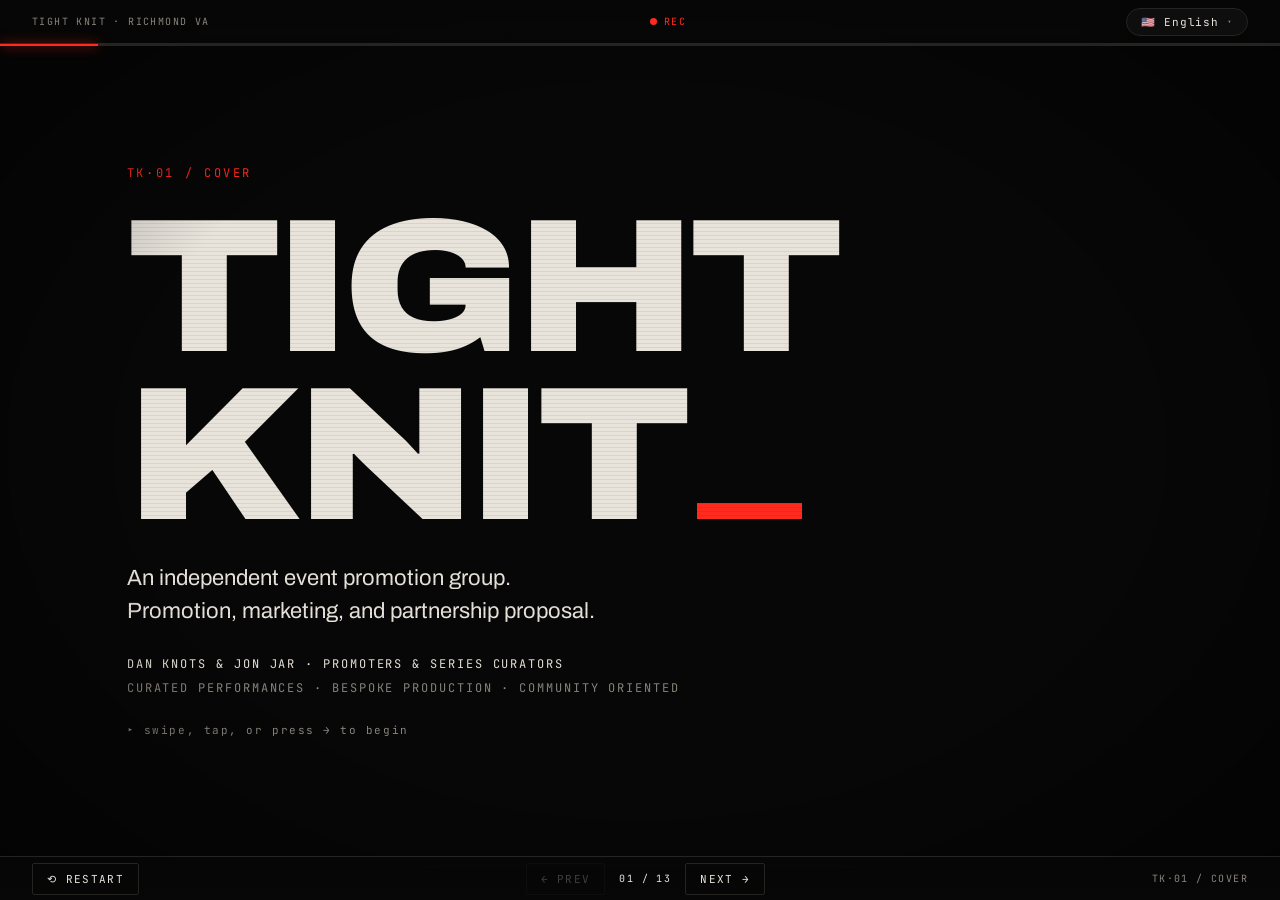
==== index.html @ 94b81453 "v0.1 Initial Commit" ====
<!DOCTYPE html>
<html lang="en">
<head>
<meta charset="UTF-8" />
<meta name="viewport" content="width=device-width, initial-scale=1.0, viewport-fit=cover" />
<title>Tight Knit × Pandora · Residency Proposal</title>
<meta name="description" content="Tight Knit proposes a curated event series, and a plan to scale it, for Pandora. Richmond, VA." />
<meta property="og:title" content="Tight Knit × Pandora" />
<meta property="og:description" content="Promotion, marketing, and partnership proposal. Curated performances · bespoke production · community oriented." />
<meta name="theme-color" content="#070707" />
<link rel="preconnect" href="https://fonts.googleapis.com" />
<link rel="preconnect" href="https://fonts.gstatic.com" crossorigin />
<link href="https://fonts.googleapis.com/css2?family=Archivo:wdth,wght@62..125,100..900&family=JetBrains+Mono:ital,wght@0,300..700;1,300..700&display=swap" rel="stylesheet" />
<link rel="stylesheet" href="styles.css" />
</head>
<body>

<div class="crt-overlay" aria-hidden="true"></div>
<div class="vignette" aria-hidden="true"></div>

<header class="chrome chrome-top">
  <span class="chrome-id notranslate" translate="no" aria-hidden="true">TIGHT KNIT · RICHMOND VA</span>
  <span class="chrome-live" aria-hidden="true"><span class="dot"></span> REC</span>
  <div class="lang-pill notranslate" translate="no" id="langPill">
    <button class="lang-btn" id="langBtn" aria-haspopup="listbox" aria-expanded="false">
      <span id="langLabel">🇺🇸 English</span><span class="caret" aria-hidden="true">▾</span>
    </button>
    <div class="lang-menu" id="langMenu" role="listbox" aria-label="Presentation language">
      <button type="button" role="option" data-lang="en" aria-selected="true">🇺🇸 English</button>
      <button type="button" role="option" data-lang="es" aria-selected="false">🇪🇸 Español</button>
    </div>
  </div>
</header>

<div id="google_translate_element" aria-hidden="true"></div>

<div class="progress" aria-hidden="true"><div class="progress-fill" id="progressFill"></div></div>

<main id="deck" class="deck" aria-live="polite">

  <!-- ============ 01 / COVER ============ -->
  <section class="slide slide-cover" data-code="TK·01 / COVER">
    <div class="slide-inner">
      <p class="kicker reveal">TK·01 / COVER</p>
      <h1 class="cover-title notranslate" translate="no">
        <span class="reveal">Tight</span>
        <span class="reveal">Knit<span class="cursor" aria-hidden="true"></span></span>
      </h1>
      <p class="cover-sub reveal">An independent event promotion group.<br />Promotion, marketing, and partnership proposal.</p>
      <div class="cover-meta reveal">
        <p><span class="notranslate">DAN KNOTS</span> &amp; <span class="notranslate">JON JAR</span> · PROMOTERS &amp; SERIES CURATORS</p>
        <p class="muted">CURATED PERFORMANCES · BESPOKE PRODUCTION · COMMUNITY ORIENTED</p>
      </div>
      <p class="cover-hint reveal muted">▸ swipe, tap, or press → to begin</p>
    </div>
  </section>

  <!-- ============ 02 / THE PREMISE ============ -->
  <section class="slide" data-code="TK·02 / THE PREMISE">
    <div class="slide-inner">
      <p class="kicker reveal">TK·02 / THE PREMISE</p>
      <h2 class="reveal">A club is not a building.<br />It is the habit a city forms around one.</h2>
      <div class="prose">
        <p class="reveal">New rooms rarely fail on sound or location. They fail quietly, on drift: one-off parties, uneven quality, no identity for anyone to fall in love with. The city never learns what the room stands for, so it never learns to return.</p>
        <p class="reveal"><span class="notranslate">Tight Knit</span> will replace drift with rhythm via a recurring, well-branded event series with consistent curation, deliberate production, and strong marketing and promotion. This promotion will begin 6+ weeks out rather than days before. We strive to give people an experience they can trust, and hope they will plan their month around it. That trust compounds: for the series, and for Pandora beneath it.</p>
      </div>
      <blockquote class="pull reveal">Our mission is simple: to provide experiences that are so well curated, so well executed, and so well promoted that anyone who attends a <span class="notranslate">Tight Knit &amp; Friends</span> event already knows they will attend the next.</blockquote>
    </div>
  </section>

  <!-- ============ 03 / THE OPERATORS ============ -->
  <section class="slide" data-code="TK·03 / THE OPERATORS">
    <div class="slide-inner">
      <p class="kicker reveal">TK·03 / THE OPERATORS</p>
      <div class="operators">
        <article class="operator reveal">
          <div class="img-slot landscape" data-label="IMG·A"><img src="images/dan.jpg" alt="Dan Knots" /></div>
          <h3 class="notranslate" translate="no">Dan Knots</h3>
          <p class="role">CURATOR · PROMOTER · DESIGN &amp; CONTENT LEAD</p>
          <p>Dan is a Richmond-based designer and DJ who cut his teeth in the DC scene during the 2010s, promoting and managing events at venues like Flash and U Street Music Hall while working with promotion groups like Glow and Nü Androids. Dan is as comfortable running campaigns that live on the street as he is running social media presences. He has tour-managed and artist-managed talent on the festival circuit, booked and furnished national and international headliners, and holds relationships that can land established names when the budget exists. By day he is a staff product designer, and he brings that same research-driven discipline to every lineup, every flyer, and every room: taste, measured.</p>
        </article>
        <article class="operator reveal">
          <div class="img-slot landscape" data-label="IMG·B"><img src="images/jon.png" alt="Jon Jar" /></div>
          <h3 class="notranslate" translate="no">Jon Jar</h3>
          <p class="role">CURATOR · PROMOTER · LOCAL NETWORK LEAD</p>
          <p>Engineer, producer, and DJ with twelve years behind the decks, Jon has been a fixture of the house and techno scene since the 2010s. His network of local talent and loyal attendees runs deep, built across countless events of his own and steady work with venues across the city. Jon brings the roster, the crowd, and a producer's ear for exactly what a room needs.</p>
        </article>
      </div>
    </div>
  </section>

  <!-- ============ 04 / THE RECEIPTS ============ -->
  <section class="slide" data-code="TK·04 / THE RECEIPTS">
    <div class="slide-inner">
      <p class="kicker reveal">TK·04 / THE RECEIPTS</p>
      <h2 class="reveal">The expensive lessons are already paid for, on other people's stages.</h2>
      <ul class="ledger">
        <li class="reveal"><span class="index">A</span> DC, the 2010s: promotion and event management with Flash, U Street Music Hall, Glow, and Nü Androidz.</li>
        <li class="reveal"><span class="index">B</span> The festival circuit: tour and artist management; major acts booked, advanced, and furnished without drama.</li>
        <li class="reveal"><span class="index">C</span> Marketing: social and guerrilla campaigns that filled rooms on craft, not ad spend.</li>
        <li class="reveal"><span class="index">D</span> Industry ties: favors worth calling in, and headliners reachable a year before everyone else can afford them.</li>
        <li class="reveal"><span class="index">E</span> RVA, now: active sets, events, and a livestream channel already gathering the audience Pandora will inherit.</li>
      </ul>
      <div class="img-grid reveal">
        <div class="img-slot" data-label="IMG·C"><img src="images/receipts-c.jpg" alt="Crowd at a Tight Knit event" /></div>
        <div class="img-slot" data-label="IMG·D"><img src="images/receipts-d.jpg" alt="Artist in the booth" /></div>
        <div class="img-slot" data-label="IMG·E"><img src="images/receipts-e.jpg" alt="Event poster design" /></div>
        <div class="img-slot" data-label="IMG·F"><img src="images/receipts-f.jpg" alt="Production behind the scenes" /></div>
      </div>
    </div>
  </section>

  <!-- ============ 05 / THE MODEL ============ -->
  <section class="slide" data-code="TK·05 / THE MODEL">
    <div class="slide-inner">
      <p class="kicker reveal">TK·05 / THE MODEL</p>
      <h2 class="reveal">Start monthly. Earn weekly.</h2>
      <p class="parenthetical reveal">(Scalability is in the blueprint, not the demands. We have no interest in owning Pandora's calendar: we launch at Phase 1, hold there, and expand only when you ask us to.)</p>
      <div class="phases">
        <article class="phase reveal">
          <p class="phase-tag">PHASE 1 · MONTHS 1–3</p>
          <h3>Monthly</h3>
          <p>One flagship night a month: full promotion cycle, full content capture, full polish. We prove the draw and set the standard before asking the calendar for anything more.</p>
        </article>
        <article class="phase reveal">
          <p class="phase-tag">PHASE 2 · AS THE NUMBERS HOLD</p>
          <h3>Bi-monthly</h3>
          <p>Two nights a month, once the door and the bar agree it is time. The second night arrives as a sister series with its own curation, so the room never repeats itself.</p>
        </article>
        <article class="phase reveal">
          <p class="phase-tag">PHASE 3 · EARNED, NEVER ASSUMED</p>
          <h3>Weekly</h3>
          <p>The anchor night a city schedules its life around. We scale here only when the data insists. No empty Thursdays in the service of ego.</p>
        </article>
      </div>
      <p class="footnote reveal">There is a second shape to this, same standard: several monthly series, each driven by a dedicated curating partner. Distinct brands, distinct sounds, one shared bar for production, promotion, and content. Either path gives Pandora a calendar the city can read.</p>
    </div>
  </section>

  <!-- ============ 06 / SERIES 01 ============ -->
  <section class="slide" data-code="TK·06 / SERIES 01">
    <div class="slide-inner">
      <div class="split">
        <div class="split-text">
          <p class="kicker reveal">TK·06 / SERIES 01</p>
          <h2 class="series-title reveal notranslate" translate="no">The Tangle</h2>
          <div class="prose">
            <p class="reveal">A concept from <span class="notranslate">Dan Knots</span>, carried from his livestream and YouTube channel into a physical room. The idea: bring east coast headliners to Richmond and surround them with a rotating cast of local openers, refreshed every event, so no one ever feels they are watching the same bill twice.</p>
            <p class="reveal">Here, genre is choreography rather than dogma. Each night is sequenced as a journey of continuity and contrast, an answer to the purist lineup that treats a change of style as a betrayal. <em>The tangle is the point.</em></p>
          </div>
          <dl class="spec reveal">
            <div><dt>HEADLINERS</dt><dd>Rising east coast talent, booked early in their cycle</dd></div>
            <div><dt>OPENERS</dt><dd>A rotating RVA roster, refreshed every event</dd></div>
            <div><dt>EXTENSION</dt><dd>The livestream and YouTube channel from <span class="notranslate">Dan Knots</span>, audience built in</dd></div>
            <div><dt>CADENCE</dt><dd>Monthly flagship · Phase 1</dd></div>
          </dl>
        </div>
        <div class="split-img reveal">
          <div class="img-slot portrait" data-label="IMG·G"><img class="fit-contain" src="images/tangle.gif" alt="The Tangle: animated knot unfolding" /></div>
        </div>
      </div>
    </div>
  </section>

  <!-- ============ 07 / SERIES 02 ============ -->
  <section class="slide" data-code="TK·07 / SERIES 02">
    <div class="slide-inner">
      <div class="split">
        <div class="split-text">
          <p class="kicker reveal">TK·07 / SERIES 02</p>
          <h2 class="series-title reveal"><span class="notranslate">Jon Jar</span> presents</h2>
          <div class="prose">
            <p class="reveal">A second series, curated end to end by Jon: his sound, his network, his crowd. The concept reveal follows the <span class="notranslate">Tangle</span>'s proof, built on the same <span class="notranslate">Tight Knit</span> standard of production, promotion, and content.</p>
            <p class="reveal">Two distinct series means two distinct audiences, and two reasons a month for Pandora to be full, with neither night feeding on the other.</p>
          </div>
          <dl class="spec reveal">
            <div><dt>CURATION</dt><dd><span class="notranslate">Jon Jar</span> · tech house, techno, house</dd></div>
            <div><dt>NETWORK</dt><dd>Twelve years of local talent and attendee relationships</dd></div>
            <div><dt>STATUS</dt><dd>In development · launches after the <span class="notranslate">Tangle</span> proves out</dd></div>
            <div><dt>CADENCE</dt><dd>Monthly, interleaved with <span class="notranslate">The Tangle</span></dd></div>
          </dl>
        </div>
        <div class="split-img reveal">
          <div class="img-slot portrait" data-label="IMG·H"><img src="images/jon.png" alt="Jon Jar" /></div>
        </div>
      </div>
    </div>
  </section>

  <!-- ============ 08 / PRODUCTION PHILOSOPHY ============ -->
  <section class="slide" data-code="TK·08 / PRODUCTION PHILOSOPHY">
    <div class="slide-inner">
      <div class="split img-left">
        <div class="split-img reveal">
          <div class="img-slot portrait" data-label="IMG·L"><img src="images/production.jpg" alt="Lighting rig in action: restrained color over the booth" /></div>
        </div>
        <div class="split-text">
          <p class="kicker reveal">TK·08 / PRODUCTION PHILOSOPHY</p>
          <h2 class="reveal">Nothing on stage but the music.</h2>
          <div class="prose">
            <p class="reveal">We are audiophiles before we are promoters. Production exists to hold the listener inside the sound, never to compete with it: down spots, fixed moving heads, one or two colors alive at a time. No strobing chaos, no visual noise. Restraint is the signature, so that when the light finally moves, it means something.</p>
          </div>
          <div class="badges">
            <span class="badge reveal">LIGHT · 1–2 COLORS</span>
            <span class="badge reveal">RIG · DOWNSPOTS + FIXED HEADS</span>
            <span class="badge reveal">SOUND · TUNED, HONEST, LOUD ENOUGH</span>
          </div>
        </div>
      </div>
    </div>
  </section>

  <!-- ============ 09 / THE CONTENT ENGINE ============ -->
  <section class="slide" data-code="TK·09 / THE CONTENT ENGINE">
    <div class="slide-inner">
      <p class="kicker reveal">TK·09 / THE CONTENT ENGINE</p>
      <h2 class="reveal">Every night feeds the next one.</h2>
      <div class="prose">
        <p class="reveal">Professional photography and edited video from every event, turned around while the night is still warm in people's feeds. The hype never gets a chance to cool between dates.</p>
        <p class="reveal">Season over season this becomes a backlog of recap films, sets, and stills: an asset library Pandora can draw on in its own marketing, indefinitely.</p>
        <p class="reveal">And the livestream and YouTube channel carry each night past the walls of the room, putting Pandora's name in front of people who have not yet walked through its door.</p>
      </div>
      <div class="img-grid two reveal">
        <div class="img-slot landscape" data-label="IMG·I"><img src="images/content-i.png" alt="Recap content from past events" /></div>
        <div class="img-slot landscape" data-label="IMG·J"><img src="images/content-j.png" alt="Livestream frame" /></div>
      </div>
    </div>
  </section>

  <!-- ============ 10 / THE PLATFORM ============ -->
  <section class="slide" data-code="TK·10 / THE PLATFORM">
    <div class="slide-inner">
      <div class="split">
        <div class="split-text">
          <p class="kicker reveal">TK·10 / THE PLATFORM</p>
          <h2 class="reveal"><span class="notranslate">Infolines</span>, included.</h2>
          <div class="prose">
            <p class="reveal"><span class="notranslate">Infolines</span> is a platform Dan built for independent event culture: discovery for attendees, a direct channel for the venues and promoters the big-ticket platforms never bothered to serve.</p>
            <p class="reveal">Pandora receives it free of charge. Listings, reach, and a modern face for the calendar, at zero cost and zero lift.</p>
            <p class="reveal">In return, this residency becomes its proving ground: a real room, real nights, and a user base that grows with the series. The app's mission lives through this project, and Pandora gets to be its first home.</p>
          </div>
          <dl class="spec reveal">
            <div><dt>COST TO PANDORA</dt><dd>$0</dd></div>
            <div><dt>WHAT IT DOES</dt><dd>Event discovery, listings, audience growth</dd></div>
          </dl>
        </div>
        <div class="split-img reveal">
          <div class="img-slot portrait" data-label="IMG·K"><img class="fit-contain" src="images/infolines.png" alt="Infolines app screens" /></div>
        </div>
      </div>
    </div>
  </section>

  <!-- ============ 11 / GROWTH MECHANICS ============ -->
  <section class="slide" data-code="TK·11 / GROWTH MECHANICS">
    <div class="slide-inner">
      <p class="kicker reveal">TK·11 / GROWTH MECHANICS</p>
      <h2 class="reveal">The room fills itself, early and often.</h2>
      <p class="pull compact reveal">A working model, not a fixed menu: we will hold these mechanics and prices up against the data and indicators from our first events in the room, and refine both around how Pandora's crowd actually behaves.</p>
      <div class="mechanics">
        <article class="mech reveal">
          <p class="mech-stat">$15</p>
          <h3>GENERAL ADMISSION</h3>
          <p>A fair door that signals quality without gatekeeping, priced for the regulars this model is built on.</p>
        </article>
        <article class="mech reveal">
          <p class="mech-stat">$10 <span class="mech-qualifier">before 10:30</span></p>
          <h3>PROMOTER GUEST LISTS</h3>
          <p>Promoter-granted lists carry a $5 discount for arrival by 10:00–10:30pm. The room fills early, the energy starts sooner, and the bar gains an hour.</p>
        </article>
        <article class="mech reveal">
          <p class="mech-stat">+DJs</p>
          <h3>THE PROMOTER NETWORK</h3>
          <p>We grow the team by deputizing local DJs and devoted regulars. Their reach becomes ours, awareness scales organically, and the cost stays at zero.</p>
        </article>
        <article class="mech reveal">
          <p class="mech-stat">∞</p>
          <h3>THE COMPOUNDING EFFECT</h3>
          <p>Every list grows the database, every recap grows the feed, every full early room grows the reputation. None of it needs paid media to work.</p>
        </article>
      </div>
      <div class="ticker reveal" aria-hidden="true">
        <div class="ticker-track">
          <span>GUEST LIST → EARLY ROOM → FULL NIGHT → RECAP CONTENT → BIGGER LIST → REPEAT → </span>
          <span>GUEST LIST → EARLY ROOM → FULL NIGHT → RECAP CONTENT → BIGGER LIST → REPEAT → </span>
        </div>
      </div>
    </div>
  </section>

  <!-- ============ 12 / THE ASK ============ -->
  <section class="slide slide-ask" data-code="TK·12 / THE ASK">
    <div class="slide-inner">
      <p class="kicker reveal">TK·12 / THE ASK</p>
      <h2 class="reveal">One night a month. Three months. Then we read the numbers together.</h2>
      <p class="prose reveal">A pilot, not a marriage: we launch <span class="notranslate">The Tangle</span> as a monthly series and let the door, the bar, and the content do the arguing. If the data says scale, we scale.</p>
      <ol class="ask-list">
        <li class="reveal"><span class="index">01</span><div><strong><span class="notranslate">Tight Knit</span> brings:</strong> booking, promotion, design, photo and video, VJ and tech support, guest list operations, and <span class="notranslate">Infolines</span>, free of charge.</div></li>
        <li class="reveal"><span class="index">02</span><div><strong>Pandora brings:</strong> the room, the sound, the bar, and a recurring date we can promote weeks in advance.</div></li>
        <li class="reveal"><span class="index">03</span><div><strong>We review together:</strong> attendance, bar performance, and audience growth after night three, then set the cadence as partners.</div></li>
      </ol>
      <p class="signoff reveal">Let's give Richmond a night it can plan its life around.</p>
    </div>
  </section>

  <!-- ============ 13 / THE BOTTOM LINE ============ -->
  <section class="slide" data-code="TK·13 / THE BOTTOM LINE">
    <div class="slide-inner">
      <p class="kicker reveal">TK·13 / THE BOTTOM LINE</p>
      <h2 class="reveal">For the business side: zero cost, shared upside, risk carried by us.</h2>
      <div class="mechanics">
        <article class="mech reveal">
          <p class="mech-stat">$0</p>
          <h3>COST TO PANDORA</h3>
          <p>Booking, promotion, design, photo and video, guest list operations, and the <span class="notranslate">Infolines</span> platform all arrive with <span class="notranslate">Tight Knit</span>. No retainer, no marketing invoice, no staffing ask beyond a normal night.</p>
        </article>
        <article class="mech reveal">
          <p class="mech-stat">RISK</p>
          <h3>ABSORBED BY <span class="notranslate">TIGHT KNIT</span></h3>
          <p>A poorly promoted, planned, or executed event is our loss to carry: our booking spend, our production hours, our brand on the line. Pandora's downside is a quiet night it would have had anyway.</p>
        </article>
        <article class="mech reveal">
          <p class="mech-stat">JULY</p>
          <h3>LOCALS-ONLY DEBUT</h3>
          <p>A locals night debuts the <span class="notranslate">Tight Knit</span> promotion brand and level-sets real performance numbers in the room before a dollar goes to headline talent.</p>
        </article>
        <article class="mech reveal">
          <p class="mech-stat">AUG</p>
          <h3 class="notranslate" translate="no">THE TANGLE 001</h3>
          <p>The first flagship lands early to mid August, promoted six weeks out, with the locals-night data already shaping the plan.</p>
        </article>
      </div>
      <div class="prose">
        <p class="reveal">We are not asking to own Pandora's calendar, rename its walls, or stand between you and your regulars. We are asking to leave our mark in a formal, professional way, and to grow the room with you for as long as the numbers and the partnership feel right to both sides.</p>
      </div>
      <p class="end-transmission reveal muted">● END TRANSMISSION</p>
    </div>
  </section>

</main>

<nav class="chrome chrome-bottom" aria-label="Deck navigation">
  <button class="nav-btn" id="btnRestart" title="Restart (Home)" aria-label="Restart deck">⟲<span class="nav-label"> RESTART</span></button>
  <div class="nav-center">
    <button class="nav-btn" id="btnPrev" title="Previous (←)" aria-label="Previous slide">←<span class="nav-label"> PREV</span></button>
    <span class="counter" id="counter">01 / 13</span>
    <button class="nav-btn" id="btnNext" title="Next (→)" aria-label="Next slide"><span class="nav-label">NEXT </span>→</button>
  </div>
  <span class="slide-code" id="slideCode">TK·01 / COVER</span>
</nav>

<script src="deck.js"></script>
</body>
</html>
---- styles.css ----
/* ============================================================
   TIGHT KNIT × PANDORA · deck styles
   Aesthetic: CRT transmission · restraint · one color alive
   ============================================================ */

:root {
  --bg: #070707;
  --bg-raise: #0e0e0e;
  --ink: #e8e4dc;
  --muted: #8a857c;
  --line: #262420;
  --accent: #ff2b1f;
  --accent-dim: rgba(255, 43, 31, 0.14);
  --mono: "JetBrains Mono", ui-monospace, SFMono-Regular, Menlo, monospace;
  --sans: "Archivo", system-ui, -apple-system, sans-serif;
  --chrome-h: 44px;
  --ease: cubic-bezier(0.22, 1, 0.36, 1);
}

* { margin: 0; padding: 0; box-sizing: border-box; }

html, body {
  height: 100%;
  overflow: hidden;
  background: var(--bg);
  color: var(--ink);
  font-family: var(--sans);
  font-size: 16px;
  -webkit-font-smoothing: antialiased;
}

::selection { background: var(--accent); color: var(--bg); }

/* ---------- CRT atmosphere ---------- */
.crt-overlay {
  position: fixed; inset: 0; z-index: 50; pointer-events: none;
  background: repeating-linear-gradient(
    to bottom,
    transparent 0px, transparent 3px,
    rgba(0, 0, 0, 0.14) 3px, rgba(0, 0, 0, 0.14) 4px
  );
  mix-blend-mode: multiply;
  opacity: 0.5;
}

.vignette {
  position: fixed; inset: 0; z-index: 49; pointer-events: none;
  background: radial-gradient(ellipse at center, transparent 58%, rgba(0,0,0,0.5) 100%);
}

/* ---------- chrome (top bar / bottom nav) ---------- */
.chrome {
  position: fixed; left: 0; right: 0; z-index: 60;
  display: flex; align-items: center; gap: 16px;
  height: var(--chrome-h);
  padding: 0 clamp(14px, 3vw, 32px);
  font-family: var(--mono);
  font-size: 10px;
  letter-spacing: 0.14em;
  color: var(--muted);
  text-transform: uppercase;
}

.chrome-top {
  top: 0;
  justify-content: space-between;
  border-bottom: 1px solid var(--line);
  background: linear-gradient(to bottom, rgba(7,7,7,0.92), rgba(7,7,7,0.75));
  backdrop-filter: blur(6px);
}

.chrome-live { display: flex; align-items: center; gap: 7px; color: var(--accent); }
.dot {
  width: 7px; height: 7px; border-radius: 50%;
  background: var(--accent);
  animation: blink 1.4s steps(1) infinite;
}
@keyframes blink { 0%, 60% { opacity: 1; } 61%, 100% { opacity: 0.15; } }

.chrome-bottom {
  bottom: 0;
  justify-content: space-between;
  border-top: 1px solid var(--line);
  background: linear-gradient(to top, rgba(7,7,7,0.95), rgba(7,7,7,0.8));
  backdrop-filter: blur(6px);
  padding-bottom: env(safe-area-inset-bottom);
  height: calc(var(--chrome-h) + env(safe-area-inset-bottom));
}

.nav-center { display: flex; align-items: center; gap: 14px; }

/* ---------- language pill ---------- */
.lang-pill { position: relative; }

.lang-btn {
  display: flex; align-items: center; gap: 8px;
  white-space: nowrap;
  background: var(--bg-raise);
  border: 1px solid var(--line);
  border-radius: 999px;
  color: var(--ink);
  font-family: var(--mono); font-size: 11px; letter-spacing: 0.08em;
  padding: 6px 14px;
  cursor: pointer;
  transition: border-color 0.2s, background 0.2s;
}
.lang-btn:hover { border-color: var(--accent); background: var(--accent-dim); }
.caret { font-size: 8px; color: var(--muted); }

.lang-menu {
  position: absolute; top: calc(100% + 8px); right: 0;
  min-width: 100%;
  background: var(--bg-raise);
  border: 1px solid var(--line);
  border-radius: 14px;
  overflow: hidden;
  display: none; flex-direction: column;
  z-index: 200;
  box-shadow: 0 12px 32px rgba(0, 0, 0, 0.6);
}
.lang-pill.open .lang-menu { display: flex; }

.lang-menu button {
  appearance: none; background: none; border: 0;
  color: var(--ink);
  font-family: var(--mono); font-size: 11px; letter-spacing: 0.08em;
  padding: 10px 16px;
  text-align: left; cursor: pointer; white-space: nowrap;
  transition: background 0.15s, color 0.15s;
}
.lang-menu button:hover { background: var(--accent-dim); color: var(--accent); }
.lang-menu button[aria-selected="true"] { color: var(--accent); }

/* ---------- google translate widget: keep its UI out of the frame ---------- */
#google_translate_element { position: fixed; top: -9999px; left: -9999px; height: 0; overflow: hidden; }
iframe.skiptranslate, .goog-te-banner-frame { display: none !important; }
body { top: 0 !important; position: static !important; }
#goog-gt-tt, .goog-tooltip, .goog-tooltip:hover { display: none !important; }
font.goog-text-highlight { background: none !important; box-shadow: none !important; }
/* GT collapses whitespace around inline notranslate islands; restore breathing room */
html.translated-ltr span.notranslate { margin: 0 0.35em; }
html.translated-ltr span.notranslate:first-child { margin-left: 0; }

.nav-btn {
  appearance: none; background: none; border: 1px solid var(--line);
  color: var(--ink);
  font-family: var(--mono); font-size: 11px; letter-spacing: 0.12em;
  padding: 7px 14px; cursor: pointer;
  transition: border-color 0.2s, color 0.2s, background 0.2s;
  border-radius: 2px;
  min-width: 44px; min-height: 32px;
}
.nav-btn:hover { border-color: var(--accent); color: var(--accent); background: var(--accent-dim); }
.nav-btn:active { transform: translateY(1px); }
.nav-btn[disabled] { opacity: 0.25; pointer-events: none; }

.counter { font-variant-numeric: tabular-nums; color: var(--ink); min-width: 7ch; text-align: center; white-space: nowrap; }
.slide-code { text-align: right; white-space: nowrap; overflow: hidden; text-overflow: ellipsis; max-width: 32vw; }

/* ---------- progress ---------- */
.progress {
  position: fixed; top: var(--chrome-h); left: 0; right: 0; z-index: 60;
  height: 2px; background: var(--line);
}
.progress-fill {
  height: 100%; width: 0%;
  background: var(--accent);
  transition: width 0.5s var(--ease);
  box-shadow: 0 0 12px var(--accent);
}

/* ---------- deck & slides ---------- */
.deck { position: fixed; inset: 0; }

.slide {
  position: absolute; inset: 0;
  display: none;
  padding: calc(var(--chrome-h) + 2px) 0 calc(var(--chrome-h) + env(safe-area-inset-bottom)) 0;
}
.slide.active { display: block; }

.slide-inner {
  height: 100%;
  overflow-y: auto;
  -webkit-overflow-scrolling: touch;
  padding: clamp(28px, 5vh, 64px) clamp(20px, 6vw, 96px);
  max-width: 1180px;
  margin: 0 auto;
  display: flex;
  flex-direction: column;
  justify-content: center;
  gap: clamp(16px, 2.6vh, 28px);
}

/* slide-level entrance: each .reveal staggers in via JS-set --i */
.reveal {
  opacity: 0;
  transform: translateY(18px);
}
.slide.active .reveal {
  animation: rise 0.7s var(--ease) forwards;
  animation-delay: calc(var(--i, 0) * 90ms);
}
.slide.active.from-next .reveal { /* navigating backward: quicker, subtler */
  animation-duration: 0.45s;
  animation-delay: calc(var(--i, 0) * 40ms);
}
@keyframes rise {
  to { opacity: 1; transform: translateY(0); }
}

/* ---------- type ---------- */
.kicker {
  font-family: var(--mono);
  font-size: clamp(10px, 1.2vw, 12px);
  letter-spacing: 0.22em;
  color: var(--accent);
}

h2 {
  font-weight: 800;
  font-stretch: 110%;
  font-size: clamp(26px, 4.6vw, 52px);
  line-height: 1.04;
  letter-spacing: -0.015em;
  text-wrap: balance;
  max-width: 22ch;
}

h3 { font-size: clamp(18px, 2.2vw, 24px); font-weight: 700; letter-spacing: -0.01em; }

.prose p {
  max-width: 62ch;
  font-size: clamp(15px, 1.6vw, 18px);
  line-height: 1.65;
  color: var(--ink);
}
.prose p + p { margin-top: 0.9em; }
.prose em { color: var(--accent); font-style: normal; }

.muted { color: var(--muted); }

.pull {
  border-left: 2px solid var(--accent);
  padding-left: clamp(16px, 2vw, 24px);
  font-size: clamp(16px, 2vw, 21px);
  line-height: 1.5;
  max-width: 56ch;
  color: var(--ink);
}
.pull.compact { font-size: clamp(13px, 1.5vw, 16px); max-width: 72ch; }

.parenthetical {
  font-size: clamp(13px, 1.45vw, 15px);
  font-style: italic;
  line-height: 1.55;
  color: var(--muted);
  max-width: 62ch;
}

.footnote {
  font-size: clamp(12px, 1.3vw, 14px);
  line-height: 1.6;
  color: var(--muted);
  max-width: 90ch;
  border-top: 1px solid var(--line);
  padding-top: 14px;
}

/* ---------- cover ---------- */
.slide-cover .slide-inner { align-items: flex-start; }

.cover-title {
  font-weight: 900;
  font-stretch: 115%;
  font-size: clamp(64px, 16vw, 190px);
  line-height: 0.88;
  letter-spacing: -0.03em;
  text-transform: uppercase;
  display: flex; flex-direction: column;
}

.cursor {
  display: inline-block;
  width: 0.55em; height: 0.08em;
  margin-left: 0.06em;
  background: var(--accent);
  vertical-align: baseline;
  animation: blink 1.1s steps(1) infinite;
}

.cover-sub {
  font-size: clamp(16px, 2.2vw, 22px);
  line-height: 1.5;
  max-width: 44ch;
}
.cover-sub strong { color: var(--accent); font-weight: 700; }

.cover-meta {
  font-family: var(--mono);
  font-size: clamp(10px, 1.2vw, 12px);
  letter-spacing: 0.16em;
  line-height: 2;
  text-transform: uppercase;
}

.cover-hint {
  font-family: var(--mono);
  font-size: 11px;
  letter-spacing: 0.14em;
}

/* ---------- image placeholders ("NO SIGNAL") ---------- */
.img-slot {
  position: relative;
  border: 1px solid var(--line);
  background:
    repeating-linear-gradient(45deg, #0c0c0c 0 8px, #090909 8px 16px);
  min-height: 120px;
  overflow: hidden;
  display: flex; align-items: center; justify-content: center;
  border-radius: 2px;
}
.img-slot::before {
  content: attr(data-label) " · NO SIGNAL";
  font-family: var(--mono);
  font-size: 10px;
  letter-spacing: 0.2em;
  color: var(--muted);
  animation: flicker 3.2s infinite;
  z-index: 2;
  text-align: center;
  padding: 0 10px;
}
.img-slot::after { /* static noise sweep */
  content: "";
  position: absolute; inset: -100% 0 auto 0; height: 60%;
  background: linear-gradient(to bottom, transparent, rgba(255,255,255,0.035), transparent);
  animation: sweep 4s linear infinite;
}
.img-slot img {
  position: absolute; inset: 0; width: 100%; height: 100%;
  object-fit: cover; z-index: 3;
}
.img-slot img.fit-contain { object-fit: contain; }
.img-slot:has(img)::before, .img-slot:has(img)::after { display: none; }
@keyframes flicker {
  0%, 92%, 100% { opacity: 0.85; }
  93% { opacity: 0.2; }
  95% { opacity: 0.7; }
  97% { opacity: 0.3; }
}
@keyframes sweep {
  from { transform: translateY(0); }
  to { transform: translateY(350%); }
}

.img-grid {
  display: grid;
  grid-template-columns: repeat(4, 1fr);
  gap: 10px;
}
.img-grid.two { grid-template-columns: repeat(2, 1fr); }
.img-grid .img-slot { aspect-ratio: 4 / 3; }
.img-slot.landscape { aspect-ratio: 16 / 9; }
.img-slot.portrait { aspect-ratio: 3 / 4; }

/* ---------- operators ---------- */
.operators {
  display: grid;
  grid-template-columns: 1fr 1fr;
  gap: clamp(20px, 3vw, 40px);
}
.operator .img-slot { margin-bottom: 16px; aspect-ratio: 8 / 9; } /* 2x the height of the old 16:9 frame */
.operator .img-slot img { object-position: top; } /* keep faces in frame */
.operator h3 { margin-bottom: 2px; }
.operator .role {
  font-family: var(--mono);
  font-size: 10px;
  letter-spacing: 0.18em;
  color: var(--accent);
  margin-bottom: 12px;
}
.operator p:not(.role) {
  font-size: clamp(13px, 1.35vw, 15px);
  line-height: 1.6;
  color: var(--ink);
}

/* ---------- ledger (receipts) ---------- */
.ledger { list-style: none; max-width: 76ch; }
.ledger li {
  display: flex; gap: 16px; align-items: baseline;
  padding: clamp(8px, 1.2vh, 13px) 0;
  border-bottom: 1px solid var(--line);
  font-size: clamp(14px, 1.5vw, 16px);
  line-height: 1.55;
}
.ledger li:last-child { border-bottom: 0; }
.index {
  font-family: var(--mono);
  font-size: 11px;
  color: var(--accent);
  flex-shrink: 0;
  min-width: 2ch;
}

/* ---------- model phases ---------- */
.phases {
  display: grid;
  grid-template-columns: repeat(3, 1fr);
  gap: clamp(12px, 2vw, 24px);
}
.phase {
  border: 1px solid var(--line);
  border-radius: 2px;
  padding: clamp(16px, 2vw, 26px);
  background: var(--bg-raise);
  transition: border-color 0.3s;
}
.phase:hover { border-color: var(--accent); }
.phase-tag {
  font-family: var(--mono);
  font-size: 10px;
  letter-spacing: 0.18em;
  color: var(--accent);
  margin-bottom: 10px;
}
.phase h3 { margin-bottom: 8px; }
.phase p:not(.phase-tag) { font-size: clamp(13px, 1.3vw, 14px); line-height: 1.6; color: var(--muted); }

/* ---------- split layout (series / platform) ---------- */
.split {
  display: grid;
  grid-template-columns: 3fr 2fr;
  gap: clamp(24px, 4vw, 64px);
  align-items: center;
}
.split.img-left { grid-template-columns: 2fr 3fr; }
.split-text { display: flex; flex-direction: column; gap: clamp(14px, 2.2vh, 24px); }
.split-img .img-slot { max-height: 62vh; }

.series-title {
  font-size: clamp(40px, 7vw, 84px);
  font-weight: 900;
  font-stretch: 115%;
}

/* ---------- spec list ---------- */
.spec { display: flex; flex-direction: column; border-top: 1px solid var(--line); }
.spec > div {
  display: grid;
  grid-template-columns: minmax(110px, 150px) 1fr;
  gap: 16px;
  padding: 9px 0;
  border-bottom: 1px solid var(--line);
}
.spec dt {
  font-family: var(--mono);
  font-size: 10px;
  letter-spacing: 0.16em;
  color: var(--accent);
  padding-top: 3px;
}
.spec dd { font-size: clamp(13px, 1.4vw, 15px); line-height: 1.5; }

/* ---------- production badges ---------- */
.badges { display: flex; flex-wrap: wrap; gap: 10px; }
.badge {
  font-family: var(--mono);
  font-size: clamp(10px, 1.2vw, 12px);
  letter-spacing: 0.14em;
  border: 1px solid var(--line);
  border-radius: 2px;
  padding: 12px 18px;
  background: var(--bg-raise);
  color: var(--ink);
  transition: border-color 0.3s, color 0.3s;
}
.badge:hover { border-color: var(--accent); color: var(--accent); }

/* ---------- growth mechanics ---------- */
.mechanics {
  display: grid;
  grid-template-columns: repeat(4, 1fr);
  gap: clamp(10px, 1.6vw, 20px);
}
.mech {
  border: 1px solid var(--line);
  border-radius: 2px;
  background: var(--bg-raise);
  padding: clamp(14px, 1.8vw, 22px);
  transition: border-color 0.3s;
}
.mech:hover { border-color: var(--accent); }
.mech-stat {
  font-weight: 900;
  font-stretch: 115%;
  font-size: clamp(30px, 4vw, 48px);
  line-height: 1;
  color: var(--accent);
  margin-bottom: 10px;
}
.mech-qualifier {
  display: block;
  font-size: 0.32em;
  font-weight: 600;
  color: var(--muted);
  letter-spacing: 0.08em;
  margin-top: 6px;
  text-transform: uppercase;
}
.mech h3 {
  font-family: var(--mono);
  font-size: 10px;
  letter-spacing: 0.18em;
  font-weight: 600;
  margin-bottom: 8px;
}
.mech p:not(.mech-stat) { font-size: clamp(12px, 1.25vw, 13.5px); line-height: 1.55; color: var(--muted); }

/* ---------- ticker ---------- */
.ticker {
  overflow: hidden;
  border-top: 1px solid var(--line);
  border-bottom: 1px solid var(--line);
  padding: 10px 0;
  white-space: nowrap;
}
.ticker-track {
  display: inline-flex;
  font-family: var(--mono);
  font-size: 11px;
  letter-spacing: 0.18em;
  color: var(--accent);
  animation: ticker 22s linear infinite;
}
.ticker-track span { padding-right: 0; }
@keyframes ticker {
  from { transform: translateX(0); }
  to { transform: translateX(-50%); }
}

/* ---------- the ask ---------- */
.ask-list { list-style: none; max-width: 78ch; }
.ask-list li {
  display: flex; gap: 16px; align-items: baseline;
  padding: clamp(8px, 1.3vh, 14px) 0;
  border-bottom: 1px solid var(--line);
  font-size: clamp(14px, 1.5vw, 16px);
  line-height: 1.6;
}
.ask-list strong { color: var(--accent); font-weight: 700; }

.contact {
  font-family: var(--mono);
  font-size: clamp(11px, 1.3vw, 13px);
  letter-spacing: 0.08em;
  line-height: 2;
}
.contact-label { color: var(--accent); display: inline-block; min-width: 11ch; }

.signoff {
  font-size: clamp(18px, 2.6vw, 26px);
  font-weight: 700;
  letter-spacing: -0.01em;
  max-width: 30ch;
}

.end-transmission {
  font-family: var(--mono);
  font-size: 10px;
  letter-spacing: 0.22em;
}

/* ---------- nav label hiding on small screens ---------- */
@media (max-width: 720px) {
  .nav-label { display: none; }
  .chrome-id { display: none; } /* brand lives in the slides; free the bar for REC + language */
  .lang-btn { padding: 5px 12px; font-size: 10px; }
  .slide-code { max-width: 34vw; font-size: 9px; }
  .counter { min-width: 0; font-size: 10px; }
  .nav-center { gap: 8px; }

  .operators { grid-template-columns: 1fr; }
  .operator .img-slot { aspect-ratio: 21 / 18; }
  .phases { grid-template-columns: 1fr; }
  .mechanics { grid-template-columns: 1fr 1fr; }
  .img-grid { grid-template-columns: 1fr 1fr; }
  .split, .split.img-left { grid-template-columns: 1fr; }
  .split-img { order: 2; } /* text first, image after, scroll to see it */
  .split-img .img-slot { max-height: 42vh; width: 100%; }
  .slide-inner { justify-content: flex-start; }
  .spec > div { grid-template-columns: 1fr; gap: 2px; }
}

@media (max-width: 420px) {
  .mechanics { grid-template-columns: 1fr; }
}

/* short landscape phones / small laptops: let content scroll, don't squish */
@media (max-height: 560px) {
  .slide-inner { justify-content: flex-start; }
}

/* ---------- reduced motion ---------- */
@media (prefers-reduced-motion: reduce) {
  .reveal, .slide.active .reveal { animation: none; opacity: 1; transform: none; }
  .ticker-track { animation: none; }
  .img-slot::after { animation: none; }
  .dot, .cursor { animation: none; }
  .progress-fill { transition: none; }
}
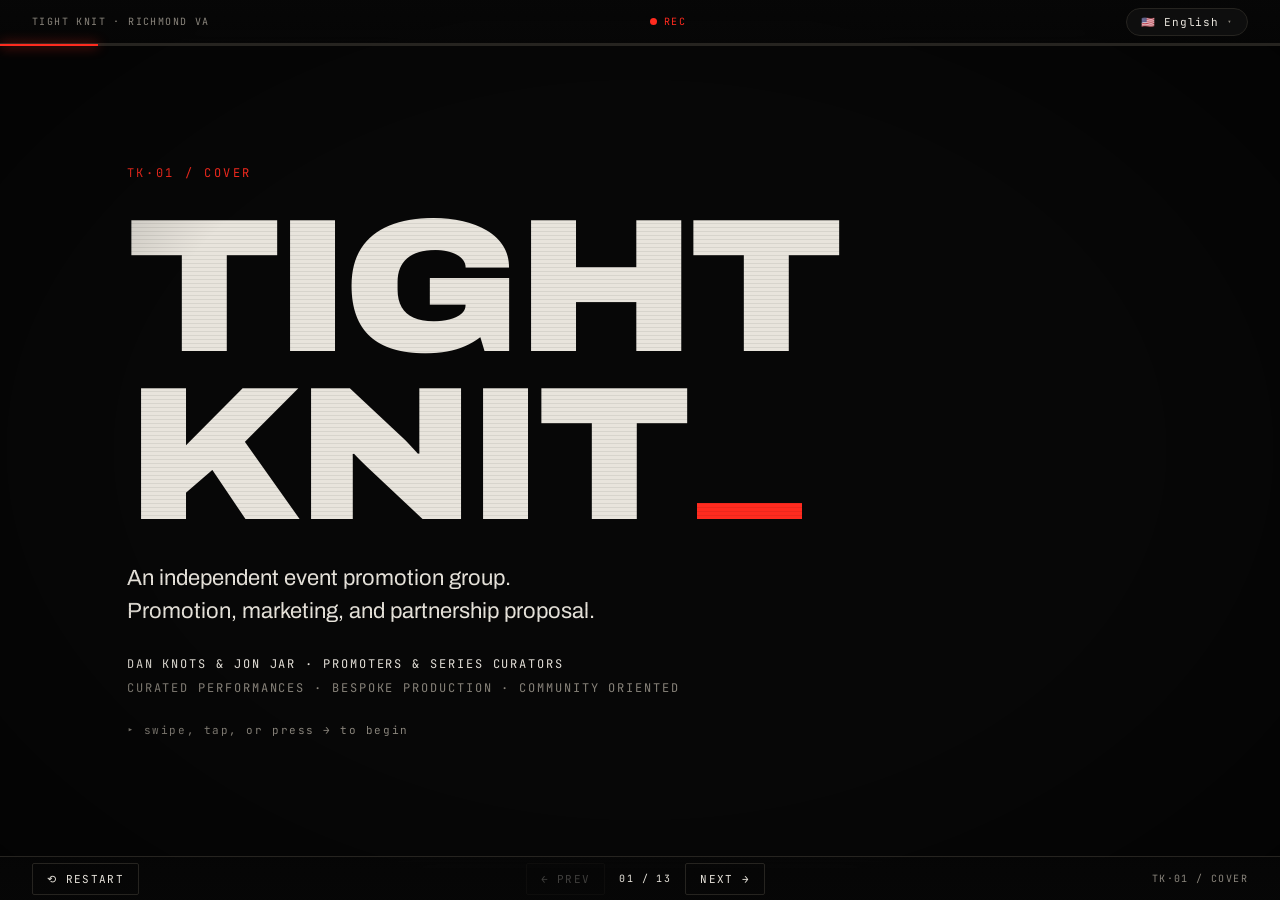
==== commit e4456609: "v1.3 david addition" ====
--- a/index.html
+++ b/index.html
@@ -85,6 +85,12 @@
           <p class="role">CURATOR · PROMOTER · LOCAL NETWORK LEAD</p>
           <p>Engineer, producer, and DJ with twelve years behind the decks, Jon has been a fixture of the house and techno scene since the 2010s. His network of local talent and loyal attendees runs deep, built across countless events of his own and steady work with venues across the city. Jon brings the roster, the crowd, and a producer's ear for exactly what a room needs.</p>
         </article>
+        <article class="operator reveal">
+          <div class="img-slot landscape" data-label="IMG·M"><img src="images/david.png" alt="David Goza" /></div>
+          <h3 class="notranslate" translate="no">David Goza</h3>
+          <p class="role">CURATOR · PROMOTER · RELATIONSHIPS &amp; OPERATIONS LEAD</p>
+          <p>David has been throwing parties in Virginia since 2014, starting in the Blacksburg scene around Virginia Tech and carrying it north to Richmond, where he became a familiar name behind the decks at <span class="notranslate">Kabana</span>, <span class="notranslate">Poor Boys</span>, <span class="notranslate">LOSO</span>, and <span class="notranslate">Jungle Room</span>. More than a decade in, his sets move fluidly across tech house, minimal, Latin house, techno, and breaks. Alongside Jon he planned and produced events under <span class="notranslate">4 On The Floor</span>, the organization <span class="notranslate">Tight Knit</span> now carries forward. By day he manages client relationships in finance, and it shows: people remembered, details kept, promises delivered.</p>
+        </article>
       </div>
     </div>
   </section>
--- a/styles.css
+++ b/styles.css
@@ -368,7 +368,7 @@
 /* ---------- operators ---------- */
 .operators {
   display: grid;
-  grid-template-columns: 1fr 1fr;
+  grid-template-columns: repeat(3, 1fr);
   gap: clamp(20px, 3vw, 40px);
 }
 .operator .img-slot { margin-bottom: 16px; aspect-ratio: 8 / 9; } /* 2x the height of the old 16:9 frame */
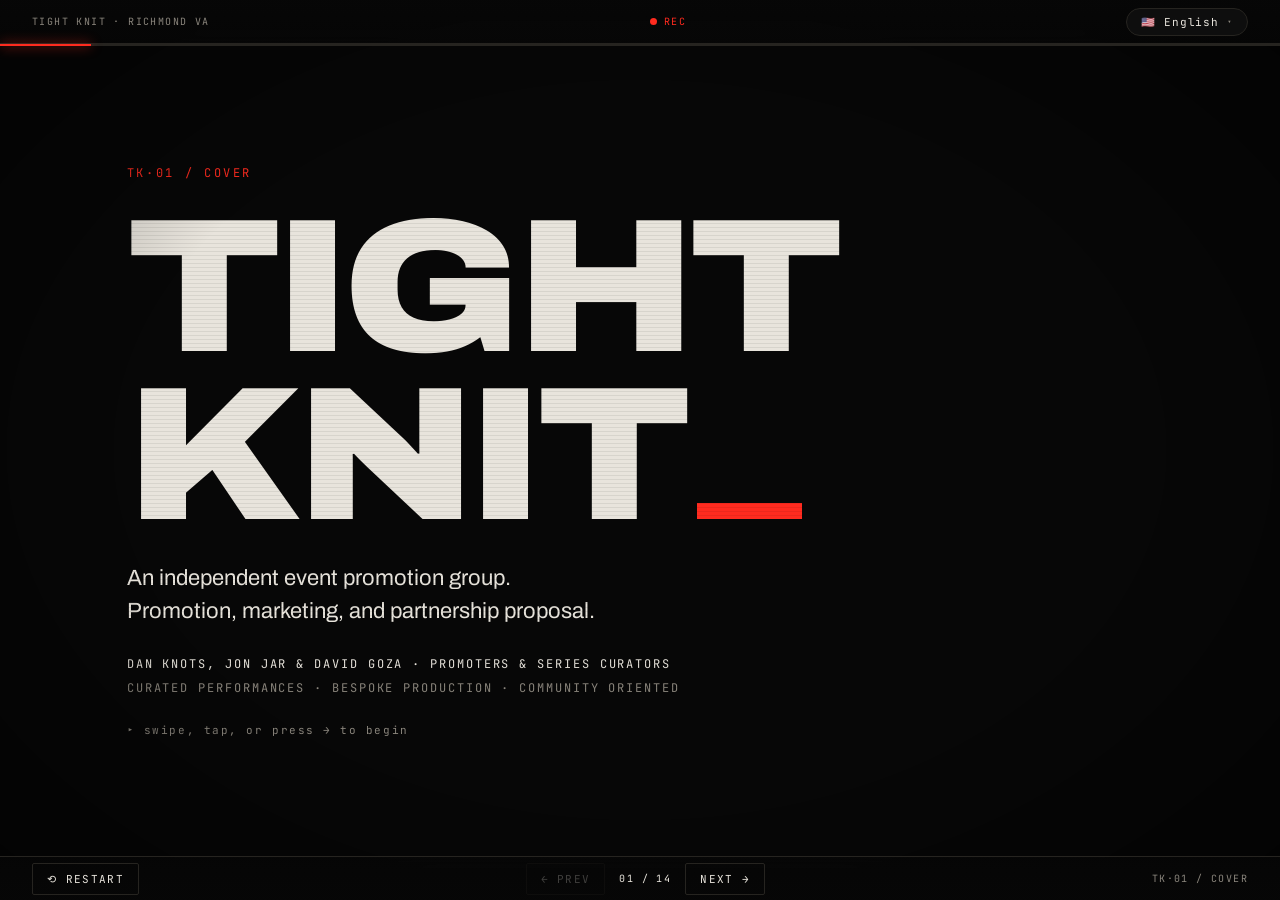
==== commit 49aadf8d: "v1.4 fixes and upates" ====
--- a/index.html
+++ b/index.html
@@ -48,7 +48,7 @@
       </h1>
       <p class="cover-sub reveal">An independent event promotion group.<br />Promotion, marketing, and partnership proposal.</p>
       <div class="cover-meta reveal">
-        <p><span class="notranslate">DAN KNOTS</span> &amp; <span class="notranslate">JON JAR</span> · PROMOTERS &amp; SERIES CURATORS</p>
+        <p><span class="notranslate">DAN KNOTS</span>, <span class="notranslate">JON JAR</span> &amp; <span class="notranslate">DAVID GOZA</span> · PROMOTERS &amp; SERIES CURATORS</p>
         <p class="muted">CURATED PERFORMANCES · BESPOKE PRODUCTION · COMMUNITY ORIENTED</p>
       </div>
       <p class="cover-hint reveal muted">▸ swipe, tap, or press → to begin</p>
@@ -89,7 +89,7 @@
           <div class="img-slot landscape" data-label="IMG·M"><img src="images/david.png" alt="David Goza" /></div>
           <h3 class="notranslate" translate="no">David Goza</h3>
           <p class="role">CURATOR · PROMOTER · RELATIONSHIPS &amp; OPERATIONS LEAD</p>
-          <p>David has been throwing parties in Virginia since 2014, starting in the Blacksburg scene around Virginia Tech and carrying it north to Richmond, where he became a familiar name behind the decks at <span class="notranslate">Kabana</span>, <span class="notranslate">Poor Boys</span>, <span class="notranslate">LOSO</span>, and <span class="notranslate">Jungle Room</span>. More than a decade in, his sets move fluidly across tech house, minimal, Latin house, techno, and breaks. Alongside Jon he planned and produced events under <span class="notranslate">4 On The Floor</span>, the organization <span class="notranslate">Tight Knit</span> now carries forward. By day he manages client relationships in finance, and it shows: people remembered, details kept, promises delivered.</p>
+          <p>David has been throwing parties in Virginia since 2014, starting in the Blacksburg scene around Virginia Tech and carrying it north to Richmond, where he became a familiar name behind the decks at <span class="notranslate">Poor Boys</span>, <span class="notranslate">LOSO</span>, and <span class="notranslate">Jungle Room</span>. More than a decade in, his sets move fluidly across tech house, minimal, Latin house, techno, and breaks. Alongside Jon he planned and produced events under <span class="notranslate">4 On The Floor</span>, the organization <span class="notranslate">Tight Knit</span> now carries forward. By day he manages client relationships in finance, and it shows: people remembered, details kept, promises delivered.</p>
         </article>
       </div>
     </div>
@@ -193,15 +193,40 @@
     </div>
   </section>
 
-  <!-- ============ 08 / PRODUCTION PHILOSOPHY ============ -->
-  <section class="slide" data-code="TK·08 / PRODUCTION PHILOSOPHY">
+  <!-- ============ 08 / SERIES 03 ============ -->
+  <section class="slide" data-code="TK·08 / SERIES 03">
+    <div class="slide-inner">
+      <div class="split">
+        <div class="split-text">
+          <p class="kicker reveal">TK·08 / SERIES 03</p>
+          <h2 class="series-title reveal"><span class="notranslate">David Goza</span> presents</h2>
+          <div class="prose">
+            <p class="reveal">A third series, curated end to end by David: a decade of Virginia dance floors distilled into one night, moving fluidly across tech house, minimal, Latin house, techno, and breaks. It carries forward the <span class="notranslate">4 On The Floor</span> lineage he built with Jon, now under the <span class="notranslate">Tight Knit</span> standard of production, promotion, and content.</p>
+            <p class="reveal">Three distinct series means three distinct audiences, and three reasons a month for Pandora to be full, with no night feeding on another.</p>
+          </div>
+          <dl class="spec reveal">
+            <div><dt>CURATION</dt><dd><span class="notranslate">David Goza</span> · tech house, minimal, Latin house, breaks</dd></div>
+            <div><dt>NETWORK</dt><dd>A decade of rooms from Blacksburg to Richmond, and the crowds that followed</dd></div>
+            <div><dt>STATUS</dt><dd>In development · launches after the <span class="notranslate">Tangle</span> proves out</dd></div>
+            <div><dt>CADENCE</dt><dd>Monthly, interwoven with the other series</dd></div>
+          </dl>
+        </div>
+        <div class="split-img reveal">
+          <div class="img-slot portrait" data-label="IMG·N"><img src="images/david.png" alt="David Goza behind the decks" /></div>
+        </div>
+      </div>
+    </div>
+  </section>
+
+  <!-- ============ 09 / PRODUCTION PHILOSOPHY ============ -->
+  <section class="slide" data-code="TK·09 / PRODUCTION PHILOSOPHY">
     <div class="slide-inner">
       <div class="split img-left">
         <div class="split-img reveal">
           <div class="img-slot portrait" data-label="IMG·L"><img src="images/production.jpg" alt="Lighting rig in action: restrained color over the booth" /></div>
         </div>
         <div class="split-text">
-          <p class="kicker reveal">TK·08 / PRODUCTION PHILOSOPHY</p>
+          <p class="kicker reveal">TK·09 / PRODUCTION PHILOSOPHY</p>
           <h2 class="reveal">Nothing on stage but the music.</h2>
           <div class="prose">
             <p class="reveal">We are audiophiles before we are promoters. Production exists to hold the listener inside the sound, never to compete with it: down spots, fixed moving heads, one or two colors alive at a time. No strobing chaos, no visual noise. Restraint is the signature, so that when the light finally moves, it means something.</p>
@@ -216,10 +241,10 @@
     </div>
   </section>
 
-  <!-- ============ 09 / THE CONTENT ENGINE ============ -->
-  <section class="slide" data-code="TK·09 / THE CONTENT ENGINE">
-    <div class="slide-inner">
-      <p class="kicker reveal">TK·09 / THE CONTENT ENGINE</p>
+  <!-- ============ 10 / THE CONTENT ENGINE ============ -->
+  <section class="slide" data-code="TK·10 / THE CONTENT ENGINE">
+    <div class="slide-inner">
+      <p class="kicker reveal">TK·10 / THE CONTENT ENGINE</p>
       <h2 class="reveal">Every night feeds the next one.</h2>
       <div class="prose">
         <p class="reveal">Professional photography and edited video from every event, turned around while the night is still warm in people's feeds. The hype never gets a chance to cool between dates.</p>
@@ -233,12 +258,12 @@
     </div>
   </section>
 
-  <!-- ============ 10 / THE PLATFORM ============ -->
-  <section class="slide" data-code="TK·10 / THE PLATFORM">
+  <!-- ============ 11 / THE PLATFORM ============ -->
+  <section class="slide" data-code="TK·11 / THE PLATFORM">
     <div class="slide-inner">
       <div class="split">
         <div class="split-text">
-          <p class="kicker reveal">TK·10 / THE PLATFORM</p>
+          <p class="kicker reveal">TK·11 / THE PLATFORM</p>
           <h2 class="reveal"><span class="notranslate">Infolines</span>, included.</h2>
           <div class="prose">
             <p class="reveal"><span class="notranslate">Infolines</span> is a platform Dan built for independent event culture: discovery for attendees, a direct channel for the venues and promoters the big-ticket platforms never bothered to serve.</p>
@@ -257,10 +282,10 @@
     </div>
   </section>
 
-  <!-- ============ 11 / GROWTH MECHANICS ============ -->
-  <section class="slide" data-code="TK·11 / GROWTH MECHANICS">
-    <div class="slide-inner">
-      <p class="kicker reveal">TK·11 / GROWTH MECHANICS</p>
+  <!-- ============ 12 / GROWTH MECHANICS ============ -->
+  <section class="slide" data-code="TK·12 / GROWTH MECHANICS">
+    <div class="slide-inner">
+      <p class="kicker reveal">TK·12 / GROWTH MECHANICS</p>
       <h2 class="reveal">The room fills itself, early and often.</h2>
       <p class="pull compact reveal">A working model, not a fixed menu: we will hold these mechanics and prices up against the data and indicators from our first events in the room, and refine both around how Pandora's crowd actually behaves.</p>
       <div class="mechanics">
@@ -294,10 +319,10 @@
     </div>
   </section>
 
-  <!-- ============ 12 / THE ASK ============ -->
-  <section class="slide slide-ask" data-code="TK·12 / THE ASK">
-    <div class="slide-inner">
-      <p class="kicker reveal">TK·12 / THE ASK</p>
+  <!-- ============ 13 / THE ASK ============ -->
+  <section class="slide slide-ask" data-code="TK·13 / THE ASK">
+    <div class="slide-inner">
+      <p class="kicker reveal">TK·13 / THE ASK</p>
       <h2 class="reveal">One night a month. Three months. Then we read the numbers together.</h2>
       <p class="prose reveal">A pilot, not a marriage: we launch <span class="notranslate">The Tangle</span> as a monthly series and let the door, the bar, and the content do the arguing. If the data says scale, we scale.</p>
       <ol class="ask-list">
@@ -309,10 +334,10 @@
     </div>
   </section>
 
-  <!-- ============ 13 / THE BOTTOM LINE ============ -->
-  <section class="slide" data-code="TK·13 / THE BOTTOM LINE">
-    <div class="slide-inner">
-      <p class="kicker reveal">TK·13 / THE BOTTOM LINE</p>
+  <!-- ============ 14 / THE BOTTOM LINE ============ -->
+  <section class="slide" data-code="TK·14 / THE BOTTOM LINE">
+    <div class="slide-inner">
+      <p class="kicker reveal">TK·14 / THE BOTTOM LINE</p>
       <h2 class="reveal">For the business side: zero cost, shared upside, risk carried by us.</h2>
       <div class="mechanics">
         <article class="mech reveal">
@@ -349,7 +374,7 @@
   <button class="nav-btn" id="btnRestart" title="Restart (Home)" aria-label="Restart deck">⟲<span class="nav-label"> RESTART</span></button>
   <div class="nav-center">
     <button class="nav-btn" id="btnPrev" title="Previous (←)" aria-label="Previous slide">←<span class="nav-label"> PREV</span></button>
-    <span class="counter" id="counter">01 / 13</span>
+    <span class="counter" id="counter">01 / 14</span>
     <button class="nav-btn" id="btnNext" title="Next (→)" aria-label="Next slide"><span class="nav-label">NEXT </span>→</button>
   </div>
   <span class="slide-code" id="slideCode">TK·01 / COVER</span>
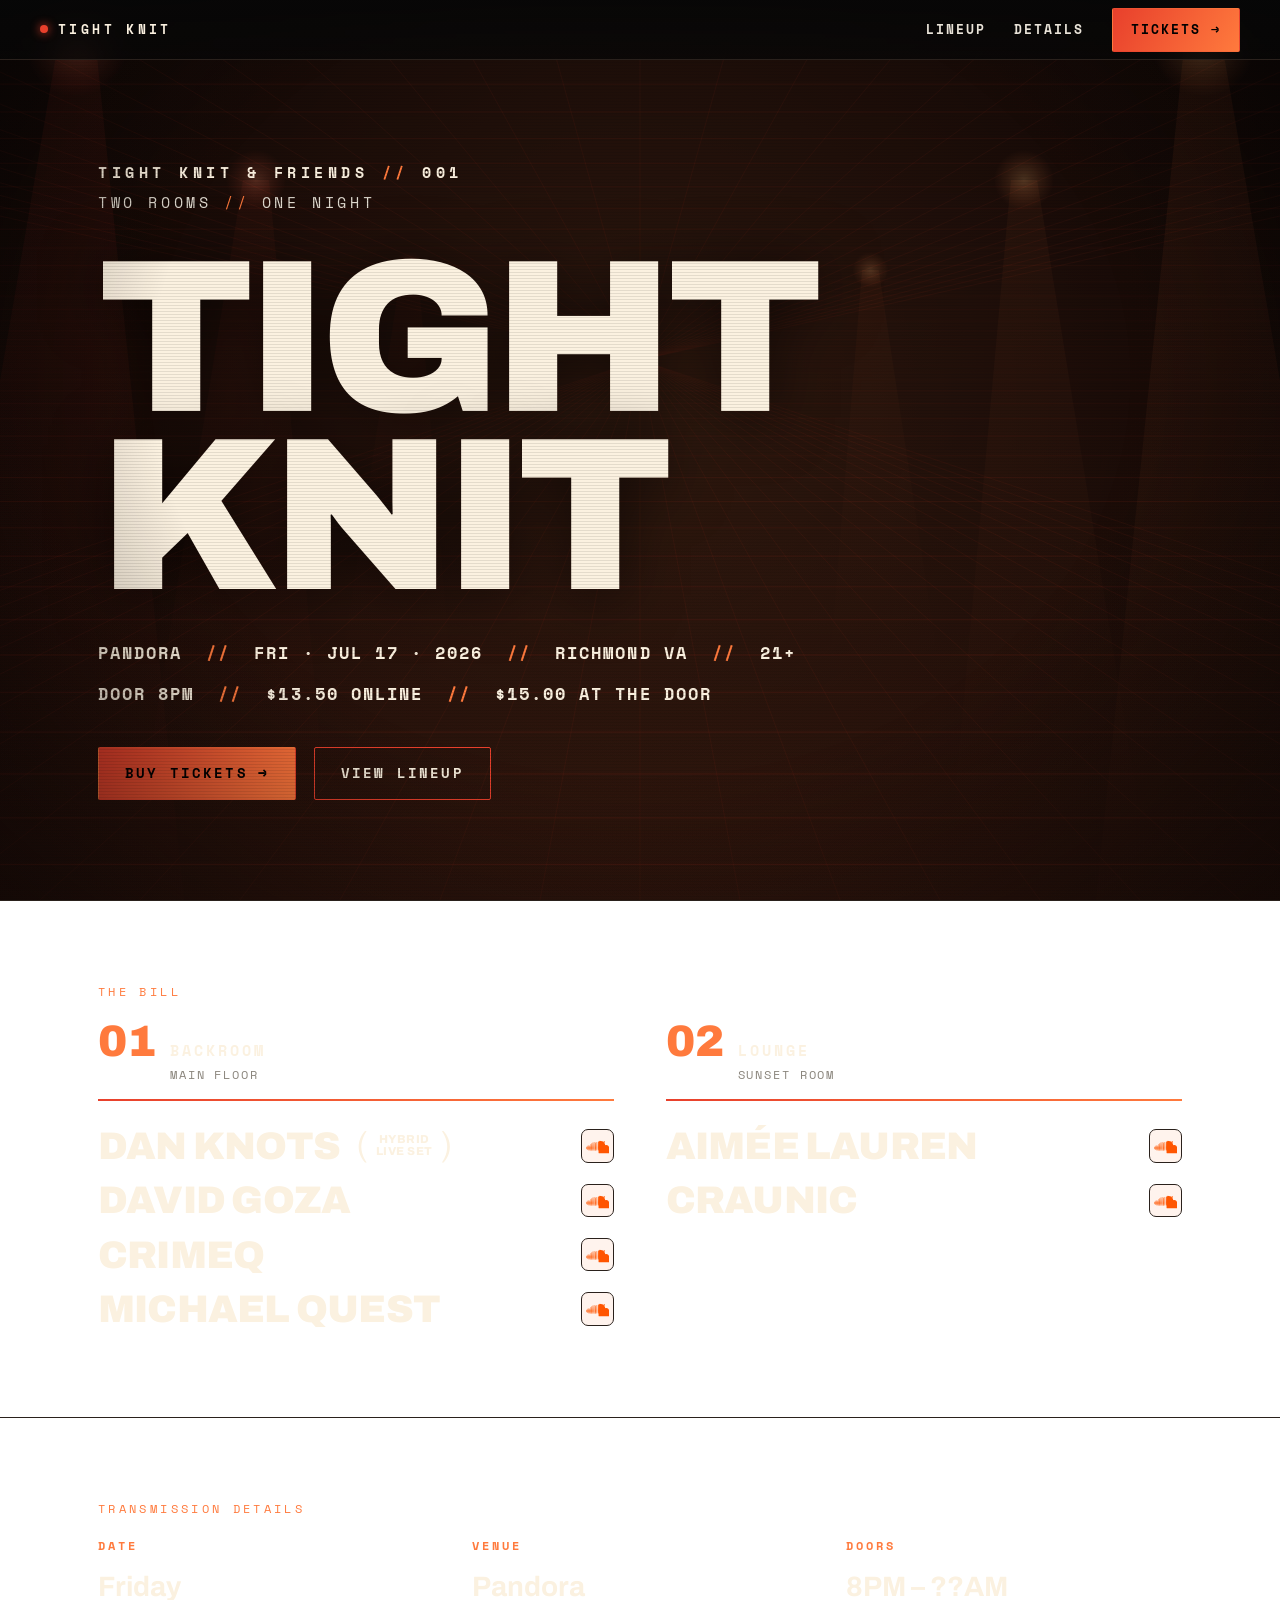
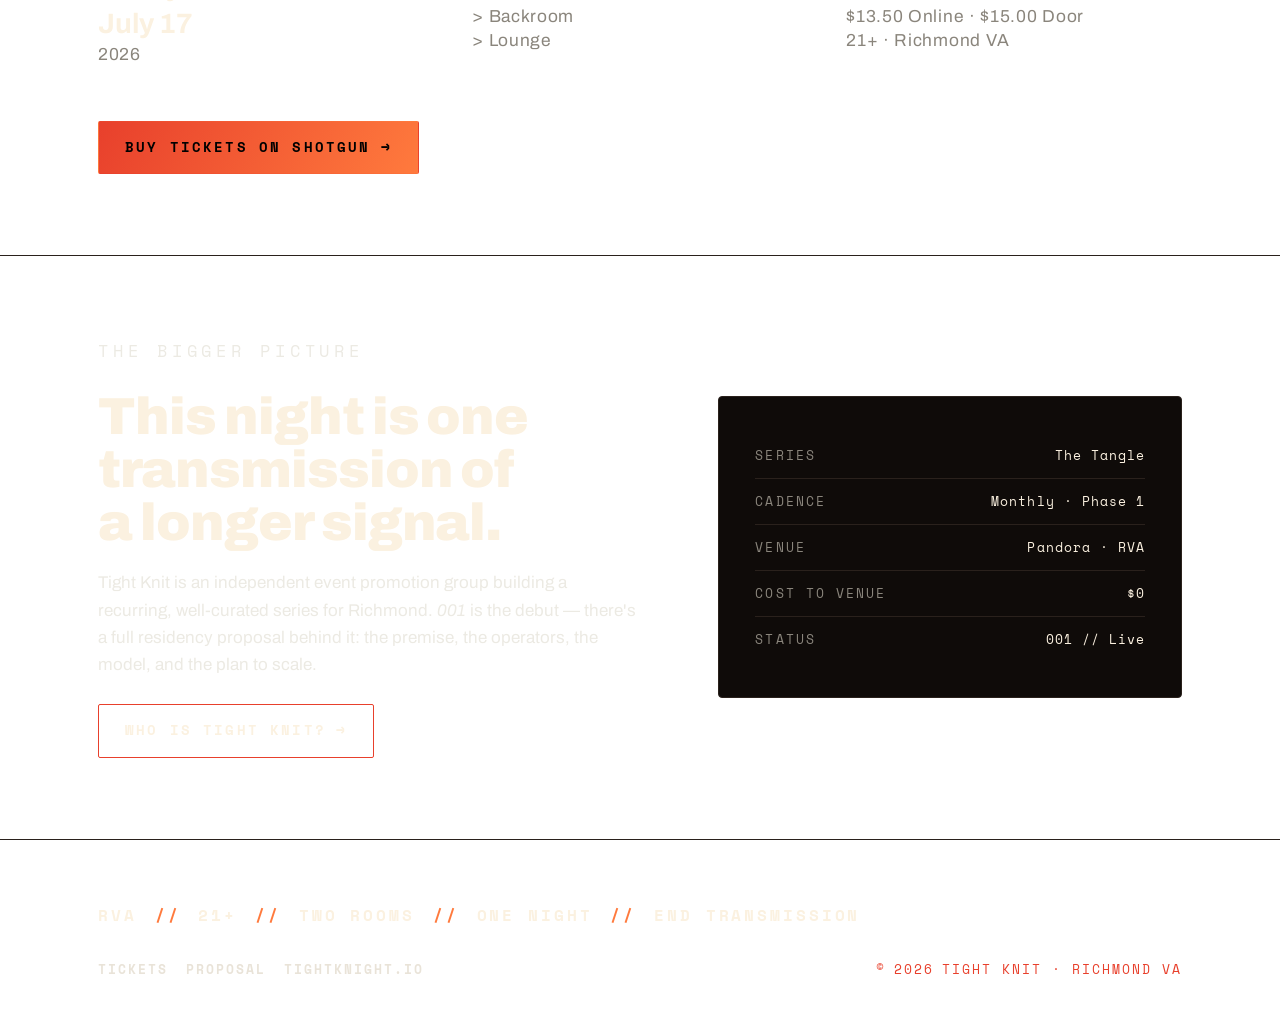
==== commit 792ae2f8: "v2.0 Rework for event" ====
--- a/index.html
+++ b/index.html
@@ -3,383 +3,192 @@
 <head>
 <meta charset="UTF-8" />
 <meta name="viewport" content="width=device-width, initial-scale=1.0, viewport-fit=cover" />
-<title>Tight Knit × Pandora · Residency Proposal</title>
-<meta name="description" content="Tight Knit proposes a curated event series, and a plan to scale it, for Pandora. Richmond, VA." />
-<meta property="og:title" content="Tight Knit × Pandora" />
-<meta property="og:description" content="Promotion, marketing, and partnership proposal. Curated performances · bespoke production · community oriented." />
+<title>Tight Knit &amp; Friends // 001 · Pandora · Richmond VA</title>
+<meta name="description" content="Tight Knit & Friends // 001 — two rooms, one night at Pandora, Richmond VA. Friday July 17, 2026. Dan Knots, David Goza, Crimeq, Michael Quest, Aimée Lauren, Craunic." />
+<meta property="og:title" content="Tight Knit & Friends // 001" />
+<meta property="og:description" content="Two Rooms // One Night · Pandora, Richmond VA · Friday July 17, 2026. Tickets on Shotgun." />
 <meta name="theme-color" content="#070707" />
+<link rel="icon" href="data:image/svg+xml,&lt;svg xmlns='http://www.w3.org/2000/svg' viewBox='0 0 100 100'&gt;&lt;rect width='100' height='100' fill='%23070707'/&gt;&lt;text x='50' y='70' font-size='58' font-family='monospace' font-weight='900' fill='%23E8402C' text-anchor='middle'&gt;TK&lt;/text&gt;&lt;/svg&gt;" />
 <link rel="preconnect" href="https://fonts.googleapis.com" />
 <link rel="preconnect" href="https://fonts.gstatic.com" crossorigin />
-<link href="https://fonts.googleapis.com/css2?family=Archivo:wdth,wght@62..125,100..900&family=JetBrains+Mono:ital,wght@0,300..700;1,300..700&display=swap" rel="stylesheet" />
-<link rel="stylesheet" href="styles.css" />
+<link href="https://fonts.googleapis.com/css2?family=Archivo:wght@400;700;800;900&family=Space+Mono:wght@400;700&display=swap" rel="stylesheet" />
+<link rel="stylesheet" href="home.css" />
 </head>
 <body>
 
 <div class="crt-overlay" aria-hidden="true"></div>
 <div class="vignette" aria-hidden="true"></div>
 
-<header class="chrome chrome-top">
-  <span class="chrome-id notranslate" translate="no" aria-hidden="true">TIGHT KNIT · RICHMOND VA</span>
-  <span class="chrome-live" aria-hidden="true"><span class="dot"></span> REC</span>
-  <div class="lang-pill notranslate" translate="no" id="langPill">
-    <button class="lang-btn" id="langBtn" aria-haspopup="listbox" aria-expanded="false">
-      <span id="langLabel">🇺🇸 English</span><span class="caret" aria-hidden="true">▾</span>
-    </button>
-    <div class="lang-menu" id="langMenu" role="listbox" aria-label="Presentation language">
-      <button type="button" role="option" data-lang="en" aria-selected="true">🇺🇸 English</button>
-      <button type="button" role="option" data-lang="es" aria-selected="false">🇪🇸 Español</button>
-    </div>
-  </div>
+<!-- SoundCloud logo, defined once, reused by every preview button -->
+<svg width="0" height="0" style="position:absolute" aria-hidden="true" focusable="false">
+  <symbol id="ic-soundcloud" viewBox="0 0 24 24">
+    <path d="M1.175 12.225c-.051 0-.094.046-.101.1l-.233 2.154.233 2.105c.007.058.05.098.101.098.05 0 .09-.04.099-.098l.255-2.105-.27-2.154c0-.057-.045-.1-.09-.1m-.899.828c-.06 0-.091.037-.104.094L0 14.479l.165 1.308c0 .055.045.094.09.094s.089-.045.104-.104l.21-1.319-.21-1.334c0-.061-.044-.09-.09-.09m1.83-1.229c-.061 0-.12.05-.12.11l-.21 2.563.225 2.458c0 .062.045.11.119.11.061 0 .105-.048.121-.11l.254-2.458-.254-2.563c-.016-.06-.061-.11-.121-.11m.945-.089c-.075 0-.135.06-.15.135l-.193 2.64.21 2.544c.016.077.075.138.149.138.075 0 .135-.061.15-.15l.24-2.532-.24-2.623c0-.075-.06-.135-.135-.135l-.031.03zm1.155.36c-.005-.09-.075-.149-.159-.149-.09 0-.158.06-.164.149l-.217 2.43.2 2.563c.005.09.075.157.159.157.074 0 .148-.068.148-.158l.227-2.563-.227-2.444zm.824-1.679c-.105 0-.18.09-.194.196l-.18 4.063.165 2.563c0 .104.09.194.194.194.104 0 .18-.09.195-.21l.21-2.563-.21-4.047c-.016-.12-.091-.196-.196-.196m.964-.78c-.121 0-.211.089-.225.209l-.165 4.834.165 2.548c.014.119.104.208.225.208.119 0 .209-.089.224-.208l.196-2.548-.196-4.834c-.015-.12-.105-.21-.224-.21m1.155-.689c-.135 0-.24.105-.255.247l-.15 5.499.165 2.532c.015.135.12.24.255.24s.24-.105.249-.24l.196-2.532-.196-5.488c-.009-.142-.114-.247-.249-.247l-.01-.01zm1.245-.557c-.149 0-.27.12-.284.271l-.135 6.04.135 2.512c.014.149.135.269.284.269.149 0 .271-.12.284-.27l.165-2.503-.165-6.05c-.013-.151-.135-.271-.284-.271m1.395.479c-.165 0-.301.135-.301.301l-.135 5.564.135 2.489c0 .166.136.301.301.301s.3-.135.3-.301l.15-2.489-.15-5.561c-.001-.169-.135-.304-.3-.304m1.529-.483c-.18 0-.314.149-.314.33l-.12 5.728.12 2.46c0 .179.135.314.314.314.18 0 .315-.135.315-.314l.135-2.46-.135-5.729c0-.179-.135-.328-.315-.328m1.65-.227c-.195 0-.345.149-.345.344l-.105 5.957.105 2.43c0 .194.15.344.345.344s.345-.15.345-.345l.119-2.429-.119-5.957c0-.196-.15-.346-.345-.346zm1.51-1.043c-.21 0-.375.165-.375.375l-.09 7.002.09 2.4c0 .21.165.375.375.375s.375-.165.375-.375l.105-2.4-.105-7.002c0-.21-.165-.375-.375-.375m1.575.689c-.225 0-.405.18-.42.404l-.075 6.3.09 2.37c.015.225.195.404.42.404.224 0 .404-.18.404-.405l.09-2.369-.09-6.3c0-.225-.18-.405-.405-.405m1.71.105c-.24 0-.435.195-.435.435l-.06 6.18.06 2.34c0 .24.195.435.435.435.239 0 .434-.195.434-.435l.075-2.34-.075-6.18c0-.24-.195-.435-.434-.435m1.95-.405c-.135-.075-.3-.12-.465-.12-.18 0-.36.045-.51.12-.105.06-.18.165-.18.285v.045l-.045 8.595v.015c0 .075.03.135.075.195.06.06.135.105.21.105h.165l.06-.015h.045c.105-.045.18-.149.18-.27v-.105l.06-2.385-.06-6.045c0-.105-.06-.21-.165-.27M24 14.354c0-1.59-1.29-2.879-2.879-2.879-.39 0-.765.075-1.11.225-.225-2.514-2.34-4.485-4.92-4.485-.63 0-1.245.12-1.8.33-.21.082-.27.165-.27.331v11.7c0 .18.135.315.315.33h10.485c1.59 0 2.879-1.29 2.879-2.879"/>
+  </symbol>
+</svg>
+
+<header class="site-header">
+  <a class="brand" href="index.html"><span class="rec-dot" aria-hidden="true"></span> Tight&nbsp;Knit</a>
+  <nav class="site-nav" aria-label="Primary">
+    <a class="nav-link" href="#lineup">Lineup</a>
+    <a class="nav-link" href="#details">Details</a>
+    <a class="btn btn-primary btn-sm" href="https://shotgun.live/en/events/tight-knit-friends-001" target="_blank" rel="noopener">Tickets <span class="arrow" aria-hidden="true">→</span></a>
+  </nav>
 </header>
 
-<div id="google_translate_element" aria-hidden="true"></div>
+<main>
 
-<div class="progress" aria-hidden="true"><div class="progress-fill" id="progressFill"></div></div>
-
-<main id="deck" class="deck" aria-live="polite">
-
-  <!-- ============ 01 / COVER ============ -->
-  <section class="slide slide-cover" data-code="TK·01 / COVER">
-    <div class="slide-inner">
-      <p class="kicker reveal">TK·01 / COVER</p>
-      <h1 class="cover-title notranslate" translate="no">
-        <span class="reveal">Tight</span>
-        <span class="reveal">Knit<span class="cursor" aria-hidden="true"></span></span>
+  <!-- ============ HERO ============ -->
+  <section class="hero" id="top">
+    <canvas id="bgCanvas" aria-hidden="true"></canvas>
+    <div class="hero-veil" aria-hidden="true"></div>
+    <div class="wrap">
+      <p class="hero-kicker reveal">Tight Knit &amp; Friends <span class="sep">//</span> 001</p>
+      <p class="hero-sub reveal" data-delay="80">Two Rooms <span class="sep" style="color:var(--warm)">//</span> One Night</p>
+      <h1 class="hero-title reveal" data-delay="140">
+        <span>Tight</span>
+        <span>Knit</span>
       </h1>
-      <p class="cover-sub reveal">An independent event promotion group.<br />Promotion, marketing, and partnership proposal.</p>
-      <div class="cover-meta reveal">
-        <p><span class="notranslate">DAN KNOTS</span>, <span class="notranslate">JON JAR</span> &amp; <span class="notranslate">DAVID GOZA</span> · PROMOTERS &amp; SERIES CURATORS</p>
-        <p class="muted">CURATED PERFORMANCES · BESPOKE PRODUCTION · COMMUNITY ORIENTED</p>
+      <div class="hero-flag reveal" data-delay="220">
+        <span>Pandora</span><span class="sep">//</span>
+        <span>Fri · Jul 17 · 2026</span><span class="sep">//</span>
+        <span>Richmond VA</span><span class="sep">//</span>
+        <span>21+</span>
       </div>
-      <p class="cover-hint reveal muted">▸ swipe, tap, or press → to begin</p>
-    </div>
-  </section>
-
-  <!-- ============ 02 / THE PREMISE ============ -->
-  <section class="slide" data-code="TK·02 / THE PREMISE">
-    <div class="slide-inner">
-      <p class="kicker reveal">TK·02 / THE PREMISE</p>
-      <h2 class="reveal">A club is not a building.<br />It is the habit a city forms around one.</h2>
-      <div class="prose">
-        <p class="reveal">New rooms rarely fail on sound or location. They fail quietly, on drift: one-off parties, uneven quality, no identity for anyone to fall in love with. The city never learns what the room stands for, so it never learns to return.</p>
-        <p class="reveal"><span class="notranslate">Tight Knit</span> will replace drift with rhythm via a recurring, well-branded event series with consistent curation, deliberate production, and strong marketing and promotion. This promotion will begin 6+ weeks out rather than days before. We strive to give people an experience they can trust, and hope they will plan their month around it. That trust compounds: for the series, and for Pandora beneath it.</p>
+      <div class="hero-flag hero-flag-2 reveal" data-delay="270">
+        <span>Door 8PM</span><span class="sep">//</span>
+        <span>$13.50 Online</span><span class="sep">//</span>
+        <span>$15.00 At The Door</span>
       </div>
-      <blockquote class="pull reveal">Our mission is simple: to provide experiences that are so well curated, so well executed, and so well promoted that anyone who attends a <span class="notranslate">Tight Knit &amp; Friends</span> event already knows they will attend the next.</blockquote>
-    </div>
-  </section>
-
-  <!-- ============ 03 / THE OPERATORS ============ -->
-  <section class="slide" data-code="TK·03 / THE OPERATORS">
-    <div class="slide-inner">
-      <p class="kicker reveal">TK·03 / THE OPERATORS</p>
-      <div class="operators">
-        <article class="operator reveal">
-          <div class="img-slot landscape" data-label="IMG·A"><img src="images/dan.jpg" alt="Dan Knots" /></div>
-          <h3 class="notranslate" translate="no">Dan Knots</h3>
-          <p class="role">CURATOR · PROMOTER · DESIGN &amp; CONTENT LEAD</p>
-          <p>Dan is a Richmond-based designer and DJ who cut his teeth in the DC scene during the 2010s, promoting and managing events at venues like Flash and U Street Music Hall while working with promotion groups like Glow and Nü Androids. Dan is as comfortable running campaigns that live on the street as he is running social media presences. He has tour-managed and artist-managed talent on the festival circuit, booked and furnished national and international headliners, and holds relationships that can land established names when the budget exists. By day he is a staff product designer, and he brings that same research-driven discipline to every lineup, every flyer, and every room: taste, measured.</p>
-        </article>
-        <article class="operator reveal">
-          <div class="img-slot landscape" data-label="IMG·B"><img src="images/jon.png" alt="Jon Jar" /></div>
-          <h3 class="notranslate" translate="no">Jon Jar</h3>
-          <p class="role">CURATOR · PROMOTER · LOCAL NETWORK LEAD</p>
-          <p>Engineer, producer, and DJ with twelve years behind the decks, Jon has been a fixture of the house and techno scene since the 2010s. His network of local talent and loyal attendees runs deep, built across countless events of his own and steady work with venues across the city. Jon brings the roster, the crowd, and a producer's ear for exactly what a room needs.</p>
-        </article>
-        <article class="operator reveal">
-          <div class="img-slot landscape" data-label="IMG·M"><img src="images/david.png" alt="David Goza" /></div>
-          <h3 class="notranslate" translate="no">David Goza</h3>
-          <p class="role">CURATOR · PROMOTER · RELATIONSHIPS &amp; OPERATIONS LEAD</p>
-          <p>David has been throwing parties in Virginia since 2014, starting in the Blacksburg scene around Virginia Tech and carrying it north to Richmond, where he became a familiar name behind the decks at <span class="notranslate">Poor Boys</span>, <span class="notranslate">LOSO</span>, and <span class="notranslate">Jungle Room</span>. More than a decade in, his sets move fluidly across tech house, minimal, Latin house, techno, and breaks. Alongside Jon he planned and produced events under <span class="notranslate">4 On The Floor</span>, the organization <span class="notranslate">Tight Knit</span> now carries forward. By day he manages client relationships in finance, and it shows: people remembered, details kept, promises delivered.</p>
-        </article>
+      <div class="hero-cta reveal" data-delay="330">
+        <a class="btn btn-primary" href="https://shotgun.live/en/events/tight-knit-friends-001" target="_blank" rel="noopener">Buy Tickets <span class="arrow" aria-hidden="true">→</span></a>
+        <a class="btn btn-ghost" href="#lineup">View Lineup</a>
       </div>
     </div>
   </section>
 
-  <!-- ============ 04 / THE RECEIPTS ============ -->
-  <section class="slide" data-code="TK·04 / THE RECEIPTS">
-    <div class="slide-inner">
-      <p class="kicker reveal">TK·04 / THE RECEIPTS</p>
-      <h2 class="reveal">The expensive lessons are already paid for, on other people's stages.</h2>
-      <ul class="ledger">
-        <li class="reveal"><span class="index">A</span> DC, the 2010s: promotion and event management with Flash, U Street Music Hall, Glow, and Nü Androidz.</li>
-        <li class="reveal"><span class="index">B</span> The festival circuit: tour and artist management; major acts booked, advanced, and furnished without drama.</li>
-        <li class="reveal"><span class="index">C</span> Marketing: social and guerrilla campaigns that filled rooms on craft, not ad spend.</li>
-        <li class="reveal"><span class="index">D</span> Industry ties: favors worth calling in, and headliners reachable a year before everyone else can afford them.</li>
-        <li class="reveal"><span class="index">E</span> RVA, now: active sets, events, and a livestream channel already gathering the audience Pandora will inherit.</li>
-      </ul>
-      <div class="img-grid reveal">
-        <div class="img-slot" data-label="IMG·C"><img src="images/receipts-c.jpg" alt="Crowd at a Tight Knit event" /></div>
-        <div class="img-slot" data-label="IMG·D"><img src="images/receipts-d.jpg" alt="Artist in the booth" /></div>
-        <div class="img-slot" data-label="IMG·E"><img src="images/receipts-e.jpg" alt="Event poster design" /></div>
-        <div class="img-slot" data-label="IMG·F"><img src="images/receipts-f.jpg" alt="Production behind the scenes" /></div>
-      </div>
-    </div>
-  </section>
-
-  <!-- ============ 05 / THE MODEL ============ -->
-  <section class="slide" data-code="TK·05 / THE MODEL">
-    <div class="slide-inner">
-      <p class="kicker reveal">TK·05 / THE MODEL</p>
-      <h2 class="reveal">Start monthly. Earn weekly.</h2>
-      <p class="parenthetical reveal">(Scalability is in the blueprint, not the demands. We have no interest in owning Pandora's calendar: we launch at Phase 1, hold there, and expand only when you ask us to.)</p>
-      <div class="phases">
-        <article class="phase reveal">
-          <p class="phase-tag">PHASE 1 · MONTHS 1–3</p>
-          <h3>Monthly</h3>
-          <p>One flagship night a month: full promotion cycle, full content capture, full polish. We prove the draw and set the standard before asking the calendar for anything more.</p>
-        </article>
-        <article class="phase reveal">
-          <p class="phase-tag">PHASE 2 · AS THE NUMBERS HOLD</p>
-          <h3>Bi-monthly</h3>
-          <p>Two nights a month, once the door and the bar agree it is time. The second night arrives as a sister series with its own curation, so the room never repeats itself.</p>
-        </article>
-        <article class="phase reveal">
-          <p class="phase-tag">PHASE 3 · EARNED, NEVER ASSUMED</p>
-          <h3>Weekly</h3>
-          <p>The anchor night a city schedules its life around. We scale here only when the data insists. No empty Thursdays in the service of ego.</p>
-        </article>
-      </div>
-      <p class="footnote reveal">There is a second shape to this, same standard: several monthly series, each driven by a dedicated curating partner. Distinct brands, distinct sounds, one shared bar for production, promotion, and content. Either path gives Pandora a calendar the city can read.</p>
-    </div>
-  </section>
-
-  <!-- ============ 06 / SERIES 01 ============ -->
-  <section class="slide" data-code="TK·06 / SERIES 01">
-    <div class="slide-inner">
-      <div class="split">
-        <div class="split-text">
-          <p class="kicker reveal">TK·06 / SERIES 01</p>
-          <h2 class="series-title reveal notranslate" translate="no">The Tangle</h2>
-          <div class="prose">
-            <p class="reveal">A concept from <span class="notranslate">Dan Knots</span>, carried from his livestream and YouTube channel into a physical room. The idea: bring east coast headliners to Richmond and surround them with a rotating cast of local openers, refreshed every event, so no one ever feels they are watching the same bill twice.</p>
-            <p class="reveal">Here, genre is choreography rather than dogma. Each night is sequenced as a journey of continuity and contrast, an answer to the purist lineup that treats a change of style as a betrayal. <em>The tangle is the point.</em></p>
+  <!-- ============ LINEUP ============ -->
+  <section class="section section-line" id="lineup">
+    <div class="wrap">
+      <p class="eyebrow reveal">The Bill</p>
+      <div class="rooms">
+        <div class="room reveal" data-delay="60">
+          <div class="room-tag">
+            <span class="num">01</span>
+            <span class="label">Backroom <small>Main Floor</small></span>
           </div>
-          <dl class="spec reveal">
-            <div><dt>HEADLINERS</dt><dd>Rising east coast talent, booked early in their cycle</dd></div>
-            <div><dt>OPENERS</dt><dd>A rotating RVA roster, refreshed every event</dd></div>
-            <div><dt>EXTENSION</dt><dd>The livestream and YouTube channel from <span class="notranslate">Dan Knots</span>, audience built in</dd></div>
-            <div><dt>CADENCE</dt><dd>Monthly flagship · Phase 1</dd></div>
-          </dl>
+          <ul class="lineup">
+            <li>
+              <span class="who">
+                <span class="name">Dan Knots</span>
+                <span class="paren-lockup" role="text" aria-label="Hybrid Live Set">
+                  <span class="paren" aria-hidden="true">(</span>
+                  <span class="paren-text" aria-hidden="true">Hybrid<br />Live Set</span>
+                  <span class="paren" aria-hidden="true">)</span>
+                </span>
+              </span>
+              <a class="sc-btn" href="https://soundcloud.com/dan-knots" target="_blank" rel="noopener" aria-label="Dan Knots on SoundCloud" title="Dan Knots on SoundCloud"><svg class="sc-ico" aria-hidden="true"><use href="#ic-soundcloud" /></svg></a>
+            </li>
+            <li>
+              <span class="who"><span class="name">David Goza</span></span>
+              <a class="sc-btn" href="https://soundcloud.com/davidgozatunes" target="_blank" rel="noopener" aria-label="David Goza on SoundCloud" title="David Goza on SoundCloud"><svg class="sc-ico" aria-hidden="true"><use href="#ic-soundcloud" /></svg></a>
+            </li>
+            <li>
+              <span class="who"><span class="name">Crimeq</span></span>
+              <a class="sc-btn" href="https://soundcloud.com/crim_eq" target="_blank" rel="noopener" aria-label="Crimeq on SoundCloud" title="Crimeq on SoundCloud"><svg class="sc-ico" aria-hidden="true"><use href="#ic-soundcloud" /></svg></a>
+            </li>
+            <li>
+              <span class="who"><span class="name">Michael Quest</span></span>
+              <a class="sc-btn" href="https://soundcloud.com/djmichaelquest" target="_blank" rel="noopener" aria-label="Michael Quest on SoundCloud" title="Michael Quest on SoundCloud"><svg class="sc-ico" aria-hidden="true"><use href="#ic-soundcloud" /></svg></a>
+            </li>
+          </ul>
         </div>
-        <div class="split-img reveal">
-          <div class="img-slot portrait" data-label="IMG·G"><img class="fit-contain" src="images/tangle.gif" alt="The Tangle: animated knot unfolding" /></div>
+        <div class="room reveal" data-delay="160">
+          <div class="room-tag">
+            <span class="num">02</span>
+            <span class="label">Lounge <small>Sunset Room</small></span>
+          </div>
+          <ul class="lineup">
+            <li>
+              <span class="who"><span class="name">Aimée Lauren</span></span>
+              <a class="sc-btn" href="https://soundcloud.com/user9401511" target="_blank" rel="noopener" aria-label="Aimée Lauren on SoundCloud" title="Aimée Lauren on SoundCloud"><svg class="sc-ico" aria-hidden="true"><use href="#ic-soundcloud" /></svg></a>
+            </li>
+            <li>
+              <span class="who"><span class="name">Craunic</span></span>
+              <a class="sc-btn" href="https://soundcloud.com/craunic" target="_blank" rel="noopener" aria-label="Craunic on SoundCloud" title="Craunic on SoundCloud"><svg class="sc-ico" aria-hidden="true"><use href="#ic-soundcloud" /></svg></a>
+            </li>
+          </ul>
         </div>
       </div>
     </div>
   </section>
 
-  <!-- ============ 07 / SERIES 02 ============ -->
-  <section class="slide" data-code="TK·07 / SERIES 02">
-    <div class="slide-inner">
-      <div class="split">
-        <div class="split-text">
-          <p class="kicker reveal">TK·07 / SERIES 02</p>
-          <h2 class="series-title reveal"><span class="notranslate">Jon Jar</span> presents</h2>
-          <div class="prose">
-            <p class="reveal">A second series, curated end to end by Jon: his sound, his network, his crowd. The concept reveal follows the <span class="notranslate">Tangle</span>'s proof, built on the same <span class="notranslate">Tight Knit</span> standard of production, promotion, and content.</p>
-            <p class="reveal">Two distinct series means two distinct audiences, and two reasons a month for Pandora to be full, with neither night feeding on the other.</p>
-          </div>
-          <dl class="spec reveal">
-            <div><dt>CURATION</dt><dd><span class="notranslate">Jon Jar</span> · tech house, techno, house</dd></div>
-            <div><dt>NETWORK</dt><dd>Twelve years of local talent and attendee relationships</dd></div>
-            <div><dt>STATUS</dt><dd>In development · launches after the <span class="notranslate">Tangle</span> proves out</dd></div>
-            <div><dt>CADENCE</dt><dd>Monthly, interleaved with <span class="notranslate">The Tangle</span></dd></div>
-          </dl>
+  <!-- ============ DETAILS ============ -->
+  <section class="section section-line" id="details">
+    <div class="wrap">
+      <p class="eyebrow reveal">Transmission Details</p>
+      <div class="details">
+        <div class="detail reveal" data-delay="40">
+          <p class="k">Date</p>
+          <p class="v">Friday<br />July 17<br /><small>2026</small></p>
         </div>
-        <div class="split-img reveal">
-          <div class="img-slot portrait" data-label="IMG·H"><img src="images/jon.png" alt="Jon Jar" /></div>
+        <div class="detail reveal" data-delay="120">
+          <p class="k">Venue</p>
+          <p class="v">Pandora<br /><small>&gt; Backroom</small><small>&gt; Lounge</small></p>
+        </div>
+        <div class="detail reveal" data-delay="200">
+          <p class="k">Doors</p>
+          <p class="v">8PM – ??AM<br /><small>$13.50 Online · $15.00 Door</small><small>21+ · Richmond VA</small></p>
+        </div>
+      </div>
+      <div class="details-cta reveal" data-delay="260">
+        <a class="btn btn-primary" href="https://shotgun.live/en/events/tight-knit-friends-001" target="_blank" rel="noopener">Buy Tickets on Shotgun <span class="arrow" aria-hidden="true">→</span></a>
+      </div>
+    </div>
+  </section>
+
+  <!-- ============ PROPOSAL TEASER ============ -->
+  <section class="section section-line" id="proposal">
+    <div class="wrap">
+      <div class="teaser">
+        <div class="reveal">
+          <p class="eyebrow">The Bigger Picture</p>
+          <h2>This night is one transmission of a longer signal.</h2>
+          <p>Tight Knit is an independent event promotion group building a recurring, well-curated series for Richmond. <em>001</em> is the debut — there's a full residency proposal behind it: the premise, the operators, the model, and the plan to scale.</p>
+          <a class="btn btn-ghost" href="proposal.html">Who Is Tight Knit? <span class="arrow" aria-hidden="true">→</span></a>
+        </div>
+        <div class="teaser-card reveal" data-delay="120" aria-hidden="true">
+          <div class="row"><span class="lab">Series</span><span class="val">The Tangle</span></div>
+          <div class="row"><span class="lab">Cadence</span><span class="val">Monthly · Phase 1</span></div>
+          <div class="row"><span class="lab">Venue</span><span class="val">Pandora · RVA</span></div>
+          <div class="row"><span class="lab">Cost to venue</span><span class="val">$0</span></div>
+          <div class="row"><span class="lab">Status</span><span class="val">001 // Live</span></div>
         </div>
       </div>
     </div>
   </section>
 
-  <!-- ============ 08 / SERIES 03 ============ -->
-  <section class="slide" data-code="TK·08 / SERIES 03">
-    <div class="slide-inner">
-      <div class="split">
-        <div class="split-text">
-          <p class="kicker reveal">TK·08 / SERIES 03</p>
-          <h2 class="series-title reveal"><span class="notranslate">David Goza</span> presents</h2>
-          <div class="prose">
-            <p class="reveal">A third series, curated end to end by David: a decade of Virginia dance floors distilled into one night, moving fluidly across tech house, minimal, Latin house, techno, and breaks. It carries forward the <span class="notranslate">4 On The Floor</span> lineage he built with Jon, now under the <span class="notranslate">Tight Knit</span> standard of production, promotion, and content.</p>
-            <p class="reveal">Three distinct series means three distinct audiences, and three reasons a month for Pandora to be full, with no night feeding on another.</p>
-          </div>
-          <dl class="spec reveal">
-            <div><dt>CURATION</dt><dd><span class="notranslate">David Goza</span> · tech house, minimal, Latin house, breaks</dd></div>
-            <div><dt>NETWORK</dt><dd>A decade of rooms from Blacksburg to Richmond, and the crowds that followed</dd></div>
-            <div><dt>STATUS</dt><dd>In development · launches after the <span class="notranslate">Tangle</span> proves out</dd></div>
-            <div><dt>CADENCE</dt><dd>Monthly, interwoven with the other series</dd></div>
-          </dl>
-        </div>
-        <div class="split-img reveal">
-          <div class="img-slot portrait" data-label="IMG·N"><img src="images/david.png" alt="David Goza behind the decks" /></div>
-        </div>
-      </div>
-    </div>
-  </section>
-
-  <!-- ============ 09 / PRODUCTION PHILOSOPHY ============ -->
-  <section class="slide" data-code="TK·09 / PRODUCTION PHILOSOPHY">
-    <div class="slide-inner">
-      <div class="split img-left">
-        <div class="split-img reveal">
-          <div class="img-slot portrait" data-label="IMG·L"><img src="images/production.jpg" alt="Lighting rig in action: restrained color over the booth" /></div>
-        </div>
-        <div class="split-text">
-          <p class="kicker reveal">TK·09 / PRODUCTION PHILOSOPHY</p>
-          <h2 class="reveal">Nothing on stage but the music.</h2>
-          <div class="prose">
-            <p class="reveal">We are audiophiles before we are promoters. Production exists to hold the listener inside the sound, never to compete with it: down spots, fixed moving heads, one or two colors alive at a time. No strobing chaos, no visual noise. Restraint is the signature, so that when the light finally moves, it means something.</p>
-          </div>
-          <div class="badges">
-            <span class="badge reveal">LIGHT · 1–2 COLORS</span>
-            <span class="badge reveal">RIG · DOWNSPOTS + FIXED HEADS</span>
-            <span class="badge reveal">SOUND · TUNED, HONEST, LOUD ENOUGH</span>
-          </div>
-        </div>
-      </div>
-    </div>
-  </section>
-
-  <!-- ============ 10 / THE CONTENT ENGINE ============ -->
-  <section class="slide" data-code="TK·10 / THE CONTENT ENGINE">
-    <div class="slide-inner">
-      <p class="kicker reveal">TK·10 / THE CONTENT ENGINE</p>
-      <h2 class="reveal">Every night feeds the next one.</h2>
-      <div class="prose">
-        <p class="reveal">Professional photography and edited video from every event, turned around while the night is still warm in people's feeds. The hype never gets a chance to cool between dates.</p>
-        <p class="reveal">Season over season this becomes a backlog of recap films, sets, and stills: an asset library Pandora can draw on in its own marketing, indefinitely.</p>
-        <p class="reveal">And the livestream and YouTube channel carry each night past the walls of the room, putting Pandora's name in front of people who have not yet walked through its door.</p>
-      </div>
-      <div class="img-grid two reveal">
-        <div class="img-slot landscape" data-label="IMG·I"><img src="images/content-i.png" alt="Recap content from past events" /></div>
-        <div class="img-slot landscape" data-label="IMG·J"><img src="images/content-j.png" alt="Livestream frame" /></div>
-      </div>
-    </div>
-  </section>
-
-  <!-- ============ 11 / THE PLATFORM ============ -->
-  <section class="slide" data-code="TK·11 / THE PLATFORM">
-    <div class="slide-inner">
-      <div class="split">
-        <div class="split-text">
-          <p class="kicker reveal">TK·11 / THE PLATFORM</p>
-          <h2 class="reveal"><span class="notranslate">Infolines</span>, included.</h2>
-          <div class="prose">
-            <p class="reveal"><span class="notranslate">Infolines</span> is a platform Dan built for independent event culture: discovery for attendees, a direct channel for the venues and promoters the big-ticket platforms never bothered to serve.</p>
-            <p class="reveal">Pandora receives it free of charge. Listings, reach, and a modern face for the calendar, at zero cost and zero lift.</p>
-            <p class="reveal">In return, this residency becomes its proving ground: a real room, real nights, and a user base that grows with the series. The app's mission lives through this project, and Pandora gets to be its first home.</p>
-          </div>
-          <dl class="spec reveal">
-            <div><dt>COST TO PANDORA</dt><dd>$0</dd></div>
-            <div><dt>WHAT IT DOES</dt><dd>Event discovery, listings, audience growth</dd></div>
-          </dl>
-        </div>
-        <div class="split-img reveal">
-          <div class="img-slot portrait" data-label="IMG·K"><img class="fit-contain" src="images/infolines.png" alt="Infolines app screens" /></div>
-        </div>
-      </div>
-    </div>
-  </section>
-
-  <!-- ============ 12 / GROWTH MECHANICS ============ -->
-  <section class="slide" data-code="TK·12 / GROWTH MECHANICS">
-    <div class="slide-inner">
-      <p class="kicker reveal">TK·12 / GROWTH MECHANICS</p>
-      <h2 class="reveal">The room fills itself, early and often.</h2>
-      <p class="pull compact reveal">A working model, not a fixed menu: we will hold these mechanics and prices up against the data and indicators from our first events in the room, and refine both around how Pandora's crowd actually behaves.</p>
-      <div class="mechanics">
-        <article class="mech reveal">
-          <p class="mech-stat">$15</p>
-          <h3>GENERAL ADMISSION</h3>
-          <p>A fair door that signals quality without gatekeeping, priced for the regulars this model is built on.</p>
-        </article>
-        <article class="mech reveal">
-          <p class="mech-stat">$10 <span class="mech-qualifier">before 10:30</span></p>
-          <h3>PROMOTER GUEST LISTS</h3>
-          <p>Promoter-granted lists carry a $5 discount for arrival by 10:00–10:30pm. The room fills early, the energy starts sooner, and the bar gains an hour.</p>
-        </article>
-        <article class="mech reveal">
-          <p class="mech-stat">+DJs</p>
-          <h3>THE PROMOTER NETWORK</h3>
-          <p>We grow the team by deputizing local DJs and devoted regulars. Their reach becomes ours, awareness scales organically, and the cost stays at zero.</p>
-        </article>
-        <article class="mech reveal">
-          <p class="mech-stat">∞</p>
-          <h3>THE COMPOUNDING EFFECT</h3>
-          <p>Every list grows the database, every recap grows the feed, every full early room grows the reputation. None of it needs paid media to work.</p>
-        </article>
-      </div>
-      <div class="ticker reveal" aria-hidden="true">
-        <div class="ticker-track">
-          <span>GUEST LIST → EARLY ROOM → FULL NIGHT → RECAP CONTENT → BIGGER LIST → REPEAT → </span>
-          <span>GUEST LIST → EARLY ROOM → FULL NIGHT → RECAP CONTENT → BIGGER LIST → REPEAT → </span>
-        </div>
-      </div>
-    </div>
-  </section>
-
-  <!-- ============ 13 / THE ASK ============ -->
-  <section class="slide slide-ask" data-code="TK·13 / THE ASK">
-    <div class="slide-inner">
-      <p class="kicker reveal">TK·13 / THE ASK</p>
-      <h2 class="reveal">One night a month. Three months. Then we read the numbers together.</h2>
-      <p class="prose reveal">A pilot, not a marriage: we launch <span class="notranslate">The Tangle</span> as a monthly series and let the door, the bar, and the content do the arguing. If the data says scale, we scale.</p>
-      <ol class="ask-list">
-        <li class="reveal"><span class="index">01</span><div><strong><span class="notranslate">Tight Knit</span> brings:</strong> booking, promotion, design, photo and video, VJ and tech support, guest list operations, and <span class="notranslate">Infolines</span>, free of charge.</div></li>
-        <li class="reveal"><span class="index">02</span><div><strong>Pandora brings:</strong> the room, the sound, the bar, and a recurring date we can promote weeks in advance.</div></li>
-        <li class="reveal"><span class="index">03</span><div><strong>We review together:</strong> attendance, bar performance, and audience growth after night three, then set the cadence as partners.</div></li>
-      </ol>
-      <p class="signoff reveal">Let's give Richmond a night it can plan its life around.</p>
-    </div>
-  </section>
-
-  <!-- ============ 14 / THE BOTTOM LINE ============ -->
-  <section class="slide" data-code="TK·14 / THE BOTTOM LINE">
-    <div class="slide-inner">
-      <p class="kicker reveal">TK·14 / THE BOTTOM LINE</p>
-      <h2 class="reveal">For the business side: zero cost, shared upside, risk carried by us.</h2>
-      <div class="mechanics">
-        <article class="mech reveal">
-          <p class="mech-stat">$0</p>
-          <h3>COST TO PANDORA</h3>
-          <p>Booking, promotion, design, photo and video, guest list operations, and the <span class="notranslate">Infolines</span> platform all arrive with <span class="notranslate">Tight Knit</span>. No retainer, no marketing invoice, no staffing ask beyond a normal night.</p>
-        </article>
-        <article class="mech reveal">
-          <p class="mech-stat">RISK</p>
-          <h3>ABSORBED BY <span class="notranslate">TIGHT KNIT</span></h3>
-          <p>A poorly promoted, planned, or executed event is our loss to carry: our booking spend, our production hours, our brand on the line. Pandora's downside is a quiet night it would have had anyway.</p>
-        </article>
-        <article class="mech reveal">
-          <p class="mech-stat">JULY</p>
-          <h3>LOCALS-ONLY DEBUT</h3>
-          <p>A locals night debuts the <span class="notranslate">Tight Knit</span> promotion brand and level-sets real performance numbers in the room before a dollar goes to headline talent.</p>
-        </article>
-        <article class="mech reveal">
-          <p class="mech-stat">AUG</p>
-          <h3 class="notranslate" translate="no">THE TANGLE 001</h3>
-          <p>The first flagship lands early to mid August, promoted six weeks out, with the locals-night data already shaping the plan.</p>
-        </article>
-      </div>
-      <div class="prose">
-        <p class="reveal">We are not asking to own Pandora's calendar, rename its walls, or stand between you and your regulars. We are asking to leave our mark in a formal, professional way, and to grow the room with you for as long as the numbers and the partnership feel right to both sides.</p>
-      </div>
-      <p class="end-transmission reveal muted">● END TRANSMISSION</p>
-    </div>
-  </section>
-
 </main>
 
-<nav class="chrome chrome-bottom" aria-label="Deck navigation">
-  <button class="nav-btn" id="btnRestart" title="Restart (Home)" aria-label="Restart deck">⟲<span class="nav-label"> RESTART</span></button>
-  <div class="nav-center">
-    <button class="nav-btn" id="btnPrev" title="Previous (←)" aria-label="Previous slide">←<span class="nav-label"> PREV</span></button>
-    <span class="counter" id="counter">01 / 14</span>
-    <button class="nav-btn" id="btnNext" title="Next (→)" aria-label="Next slide"><span class="nav-label">NEXT </span>→</button>
+<footer class="site-footer">
+  <div class="wrap">
+    <div class="footer-marquee reveal">
+      <span>RVA</span><span class="sep">//</span>
+      <span>21+</span><span class="sep">//</span>
+      <span>Two Rooms</span><span class="sep">//</span>
+      <span>One Night</span><span class="sep">//</span>
+      <span>End Transmission</span>
+    </div>
+    <div class="footer-grid">
+      <div class="footer-links">
+        <a href="https://shotgun.live/en/events/tight-knit-friends-001" target="_blank" rel="noopener">Tickets</a>
+        <a href="proposal.html">Proposal</a>
+        <a href="https://www.tightknight.io" target="_blank" rel="noopener">tightknight.io</a>
+      </div>
+      <span class="end-transmission"><span class="rec-dot" aria-hidden="true"></span> &copy; <span id="year">2026</span> Tight Knit · Richmond VA</span>
+    </div>
   </div>
-  <span class="slide-code" id="slideCode">TK·01 / COVER</span>
-</nav>
+</footer>
 
-<script src="deck.js"></script>
+<script src="home.js"></script>
 </body>
 </html>
--- a/home.css
+++ b/home.css
@@ -0,0 +1,412 @@
+/* ============================================================
+   TIGHT KNIT & FRIENDS // 001 · event landing page
+   Theme bridges the deck (CRT transmission) and the flyer
+   (cyber grid · dual spotlights · Archivo + Space Mono)
+   ============================================================ */
+
+:root {
+  --bg: #070707;
+  --bg-raise: #0f0b09;
+  --ink: #eceae3;
+  --head: #fbf1e0;
+  --muted: #8a857c;
+  --line: #2a211c;
+  --accent: #e8402c;          /* club / red */
+  --warm: #ff7a3d;            /* lounge / warm */
+  --accent-dim: rgba(232, 64, 44, 0.14);
+  --mono: "Space Mono", ui-monospace, SFMono-Regular, Menlo, monospace;
+  --sans: "Archivo", system-ui, -apple-system, sans-serif;
+  --nav-h: 60px;
+  --ease: cubic-bezier(0.22, 1, 0.36, 1);
+  --maxw: 1180px;
+}
+
+* { margin: 0; padding: 0; box-sizing: border-box; }
+
+html { scroll-behavior: smooth; }
+
+body {
+  background:
+    linear-gradient(180deg, #070707 0%, #0a0707 46%, #160d09 82%, #25140c 100%) no-repeat;
+  background-attachment: fixed;
+  color: var(--ink);
+  font-family: var(--sans);
+  font-size: 16px;
+  line-height: 1.6;
+  -webkit-font-smoothing: antialiased;
+  min-height: 100vh;
+  overflow-x: hidden;
+}
+
+a { color: inherit; }
+::selection { background: var(--accent); color: #fff; }
+
+/* ---------- CRT atmosphere (shared with deck) ---------- */
+.crt-overlay {
+  position: fixed; inset: 0; z-index: 90; pointer-events: none;
+  background: repeating-linear-gradient(
+    to bottom,
+    transparent 0px, transparent 2px,
+    rgba(0, 0, 0, 0.16) 2px, rgba(0, 0, 0, 0.16) 3px
+  );
+  mix-blend-mode: multiply;
+  opacity: 0.55;
+}
+.vignette {
+  position: fixed; inset: 0; z-index: 89; pointer-events: none;
+  background: radial-gradient(ellipse at 50% 42%, transparent 54%, rgba(8,3,3,0.6) 100%);
+}
+
+/* ---------- header / nav ---------- */
+.site-header {
+  position: fixed; top: 0; left: 0; right: 0; z-index: 100;
+  height: var(--nav-h);
+  display: flex; align-items: center; justify-content: space-between;
+  gap: 16px;
+  padding: 0 clamp(16px, 4vw, 40px);
+  border-bottom: 1px solid var(--line);
+  background: linear-gradient(to bottom, rgba(7,7,7,0.94), rgba(7,7,7,0.78));
+  backdrop-filter: blur(8px);
+}
+.brand {
+  display: flex; align-items: center; gap: 10px;
+  font-family: var(--mono);
+  font-weight: 700;
+  font-size: 13px;
+  letter-spacing: 0.26em;
+  text-transform: uppercase;
+  color: var(--head);
+  text-decoration: none;
+  white-space: nowrap;
+}
+.brand .rec-dot {
+  width: 8px; height: 8px; border-radius: 50%;
+  background: var(--accent);
+  box-shadow: 0 0 10px var(--accent);
+  animation: blink 1.3s steps(1) infinite;
+}
+@keyframes blink { 0%, 56% { opacity: 1; } 57%, 100% { opacity: 0.18; } }
+
+.site-nav { display: flex; align-items: center; gap: clamp(10px, 2.4vw, 28px); }
+.site-nav a {
+  font-family: var(--mono);
+  font-size: 12.5px;
+  font-weight: 700;
+  letter-spacing: 0.16em;
+  text-transform: uppercase;
+  color: #e9e3d8;            /* bright grey, near-white for legibility */
+  text-decoration: none;
+  transition: color 0.2s;
+  white-space: nowrap;
+}
+.site-nav a.nav-link:hover { color: #fff; }
+.site-nav a.btn-primary { color: #000; }   /* nav Tickets button keeps black text */
+
+/* visible keyboard focus across all interactive elements (WCAG 2.4.7) */
+a:focus-visible,
+button:focus-visible,
+.btn:focus-visible {
+  outline: 2px solid var(--warm);
+  outline-offset: 3px;
+  border-radius: 2px;
+}
+
+/* ---------- buttons ---------- */
+.btn {
+  display: inline-flex; align-items: center; gap: 10px;
+  font-family: var(--mono);
+  font-size: 13.5px;
+  font-weight: 700;
+  letter-spacing: 0.16em;
+  text-transform: uppercase;
+  text-decoration: none;
+  padding: 15px 26px;
+  border: 1px solid var(--accent);
+  border-radius: 2px;
+  cursor: pointer;
+  transition: transform 0.15s var(--ease), box-shadow 0.25s, background 0.25s, color 0.2s;
+}
+.btn-primary {
+  color: #000;
+  background: linear-gradient(120deg, var(--accent), var(--warm));
+  border-color: transparent;
+  box-shadow: 0 0 0 rgba(232, 64, 44, 0);
+}
+.btn-primary:hover {
+  transform: translateY(-2px);
+  box-shadow: 0 10px 32px rgba(232, 64, 44, 0.4);
+}
+.btn-ghost {
+  color: var(--head);
+  background: transparent;
+}
+.btn-ghost:hover { background: var(--accent-dim); transform: translateY(-2px); }
+.btn-sm { padding: 11px 18px; font-size: 12.5px; }
+.btn .arrow { transition: transform 0.2s; }
+.btn:hover .arrow { transform: translateX(3px); }
+
+/* ---------- shells ---------- */
+main { position: relative; z-index: 1; }
+.wrap { width: 100%; max-width: var(--maxw); margin: 0 auto; padding: 0 clamp(20px, 5vw, 48px); }
+.section { padding: clamp(56px, 9vh, 110px) 0; }
+.section-line { border-top: 1px solid var(--line); }
+
+.eyebrow {
+  font-family: var(--mono);
+  font-size: 12px;
+  letter-spacing: 0.28em;
+  text-transform: uppercase;
+  color: var(--warm);
+  margin-bottom: 18px;
+}
+
+/* ---------- hero ---------- */
+.hero {
+  position: relative;
+  min-height: 100svh;
+  display: flex; align-items: center;
+  padding-top: var(--nav-h);
+  overflow: hidden;
+}
+#bgCanvas {
+  position: absolute; inset: 0;
+  width: 100%; height: 100%;
+  display: block; z-index: 0;
+}
+.hero-veil {
+  position: absolute; inset: 0; z-index: 1;
+  background: linear-gradient(180deg, rgba(0,0,0,0.5) 0%, rgba(0,0,0,0.42) 60%, rgba(28,12,8,0.5) 100%);
+  pointer-events: none;
+}
+.hero .wrap { position: relative; z-index: 2; }
+
+.hero-kicker {
+  font-family: var(--mono);
+  font-size: clamp(12px, 1.6vw, 15px);
+  font-weight: 700;
+  letter-spacing: 0.3em;
+  text-transform: uppercase;
+  color: var(--head);
+  margin-bottom: 6px;
+}
+.hero-kicker .sep { color: var(--warm); }
+.hero-sub {
+  font-family: var(--mono);
+  font-size: clamp(12px, 1.5vw, 15px);
+  letter-spacing: 0.24em;
+  text-transform: uppercase;
+  color: #e3ddd2;            /* brightened for legibility */
+  margin-bottom: clamp(20px, 4vh, 38px);
+}
+.hero-title {
+  font-weight: 900;
+  font-size: clamp(68px, 17vw, 220px);
+  line-height: 0.82;
+  letter-spacing: -0.035em;
+  text-transform: uppercase;
+  color: var(--head);
+  text-shadow: 0 6px 60px rgba(0,0,0,0.6);
+}
+.hero-title span { display: block; }
+.hero-flag {
+  margin: clamp(20px, 3.6vh, 36px) 0 0;
+  display: flex; flex-wrap: wrap; gap: 12px 24px;
+  font-family: var(--mono);
+  font-size: clamp(13px, 1.6vw, 17px);
+  font-weight: 700;
+  letter-spacing: 0.12em;
+  text-transform: uppercase;
+  color: var(--head);
+}
+.hero-flag .sep { color: var(--warm); font-weight: 700; }
+.hero-flag-2 { margin-top: clamp(10px, 1.6vh, 14px); }
+.hero-flag-2 span:not(.sep) { color: #fbf1e0; }
+.hero-cta { margin-top: clamp(26px, 4.4vh, 44px); display: flex; flex-wrap: wrap; gap: 16px 18px; align-items: center; }
+
+/* ---------- lineup ---------- */
+.rooms { display: grid; grid-template-columns: 1fr 1fr; gap: clamp(20px, 4vw, 56px); }
+.room { position: relative; }
+.room-tag {
+  display: flex; align-items: baseline; gap: 14px;
+  margin-bottom: 18px;
+  padding-bottom: 14px;
+  border-bottom: 2px solid;
+  border-image: linear-gradient(90deg, var(--accent), var(--warm)) 1;
+}
+.room-tag .num {
+  font-weight: 900; font-size: clamp(28px, 4vw, 44px); line-height: 1;
+  color: var(--warm);
+}
+.room-tag .label {
+  font-family: var(--mono);
+  font-size: clamp(12px, 1.4vw, 15px);
+  font-weight: 700;
+  letter-spacing: 0.2em;
+  text-transform: uppercase;
+  color: var(--head);
+}
+.room-tag .label small {
+  display: block; color: var(--muted); font-weight: 400; letter-spacing: 0.16em;
+  font-size: 0.78em; margin-top: 4px;
+}
+.lineup { list-style: none; }
+.lineup li {
+  display: flex;
+  align-items: center;
+  justify-content: space-between;
+  gap: clamp(12px, 1.6vw, 18px);
+  font-weight: 900;
+  font-size: clamp(19px, 3vw, 40px);
+  line-height: 1.05;
+  letter-spacing: -0.02em;
+  text-transform: uppercase;
+  color: var(--head);
+  padding: 7px 0;
+  white-space: nowrap;
+}
+.lineup li .who { display: inline-flex; align-items: center; gap: clamp(10px, 1.4vw, 16px); min-width: 0; }
+.lineup li .name { display: inline-block; }
+
+/* icon-only SoundCloud preview button beside each name */
+.sc-btn {
+  flex-shrink: 0;
+  display: inline-flex; align-items: center; justify-content: center;
+  width: clamp(28px, 2.6vw, 36px);
+  height: clamp(28px, 2.6vw, 36px);
+  border: 1px solid var(--line);
+  border-radius: 7px;
+  color: #ff5500;                        /* SoundCloud brand orange */
+  background: rgba(255, 85, 0, 0.07);
+  transition: background 0.2s, border-color 0.2s, color 0.2s, transform 0.15s;
+}
+.sc-btn:hover, .sc-btn:focus-visible {
+  background: #ff5500;
+  border-color: #ff5500;
+  color: #000;
+  transform: translateY(-1px);
+}
+.sc-ico { width: 74%; height: 74%; display: block; fill: currentColor; }
+
+/* parenthetical lockup, e.g. ( HYBRID / LIVE SET ) flanking the name */
+.paren-lockup { display: inline-flex; align-items: center; gap: 0.2em; }
+.paren-lockup .paren {
+  font-weight: 300;
+  font-size: 0.92em;
+  line-height: 0.78;
+  color: var(--head);
+}
+.paren-lockup .paren-text {
+  font-family: var(--sans);
+  font-weight: 800;
+  font-size: 0.3em;
+  line-height: 1.04;
+  letter-spacing: 0.04em;
+  text-transform: uppercase;
+  text-align: center;
+  color: var(--head);
+}
+
+/* ---------- details ---------- */
+.details { display: grid; grid-template-columns: repeat(3, 1fr); gap: clamp(20px, 3vw, 40px); }
+.detail .k {
+  font-family: var(--mono);
+  font-size: 12px;
+  font-weight: 700;
+  letter-spacing: 0.24em;
+  text-transform: uppercase;
+  color: var(--warm);
+  margin-bottom: 12px;
+}
+.detail .v {
+  font-weight: 700;
+  font-size: clamp(20px, 2.4vw, 28px);
+  line-height: 1.35;
+  color: var(--head);
+}
+.detail .v small { display: block; color: var(--muted); font-size: 0.62em; font-weight: 400; letter-spacing: 0.04em; }
+
+.details-cta { margin-top: clamp(32px, 6vh, 56px); display: flex; flex-wrap: wrap; gap: 14px; align-items: center; }
+
+/* ---------- proposal teaser ---------- */
+.teaser { display: grid; grid-template-columns: 1.2fr 1fr; gap: clamp(28px, 5vw, 64px); align-items: center; }
+.teaser h2 {
+  font-weight: 900;
+  font-size: clamp(30px, 4.4vw, 52px);
+  line-height: 1.02;
+  letter-spacing: -0.02em;
+  color: var(--head);
+  text-wrap: balance;
+  margin-bottom: 20px;
+}
+.teaser p { max-width: 54ch; color: var(--ink); font-size: clamp(15px, 1.6vw, 17px); margin-bottom: 26px; }
+.teaser-card {
+  border: 1px solid var(--line);
+  border-radius: 4px;
+  background: var(--bg-raise);
+  padding: clamp(22px, 3vw, 36px);
+  font-family: var(--mono);
+}
+.teaser-card .row {
+  display: flex; justify-content: space-between; gap: 16px;
+  padding: 12px 0;
+  border-bottom: 1px solid var(--line);
+  font-size: 13px; letter-spacing: 0.08em;
+}
+.teaser-card .row:last-child { border-bottom: 0; }
+.teaser-card .row .lab { color: var(--muted); text-transform: uppercase; letter-spacing: 0.16em; }
+.teaser-card .row .val { color: var(--head); text-align: right; }
+
+/* ---------- footer ---------- */
+.site-footer {
+  position: relative; z-index: 1;
+  border-top: 1px solid var(--line);
+  padding: clamp(40px, 7vh, 72px) 0 clamp(28px, 4vh, 44px);
+}
+.footer-marquee {
+  display: flex; flex-wrap: wrap; align-items: center; gap: 10px 18px;
+  font-family: var(--mono);
+  font-size: clamp(13px, 1.6vw, 16px);
+  font-weight: 700;
+  letter-spacing: 0.18em;
+  text-transform: uppercase;
+  color: var(--head);
+  margin-bottom: 32px;
+}
+.footer-marquee .sep { color: var(--warm); }
+.footer-grid {
+  display: flex; flex-wrap: wrap; justify-content: space-between; gap: 20px;
+  font-family: var(--mono);
+  font-size: 12.5px;
+  letter-spacing: 0.16em;
+  text-transform: uppercase;
+  color: #a39d92;            /* lifted from --muted for AA on the warm-dark footer */
+}
+.footer-grid a { text-decoration: none; font-weight: 700; color: #e9e3d8; transition: color 0.2s; }
+.footer-grid a:hover { color: var(--warm); }
+.footer-links { display: flex; flex-wrap: wrap; gap: 18px; }
+.end-transmission { display: flex; align-items: center; gap: 8px; color: var(--accent); }
+
+/* ---------- entrance reveal ---------- */
+.reveal { opacity: 0; transform: translateY(22px); }
+.reveal.in { animation: rise 0.8s var(--ease) forwards; }
+@keyframes rise { to { opacity: 1; transform: translateY(0); } }
+
+/* ---------- responsive ---------- */
+@media (max-width: 860px) {
+  .rooms { grid-template-columns: 1fr; gap: 40px; }
+  .teaser { grid-template-columns: 1fr; }
+  .details { grid-template-columns: 1fr; gap: 26px; }
+}
+@media (max-width: 560px) {
+  .site-nav { gap: 14px; }
+  .site-nav .nav-link { display: none; }     /* keep tickets button only on small screens */
+  .brand { font-size: 12px; letter-spacing: 0.18em; }
+  .hero-flag { flex-direction: column; gap: 8px; }
+  .hero-flag .sep { display: none; }
+}
+
+@media (prefers-reduced-motion: reduce) {
+  html { scroll-behavior: auto; }
+  .reveal { opacity: 1; transform: none; animation: none; }
+  .rec-dot { animation: none; }
+}
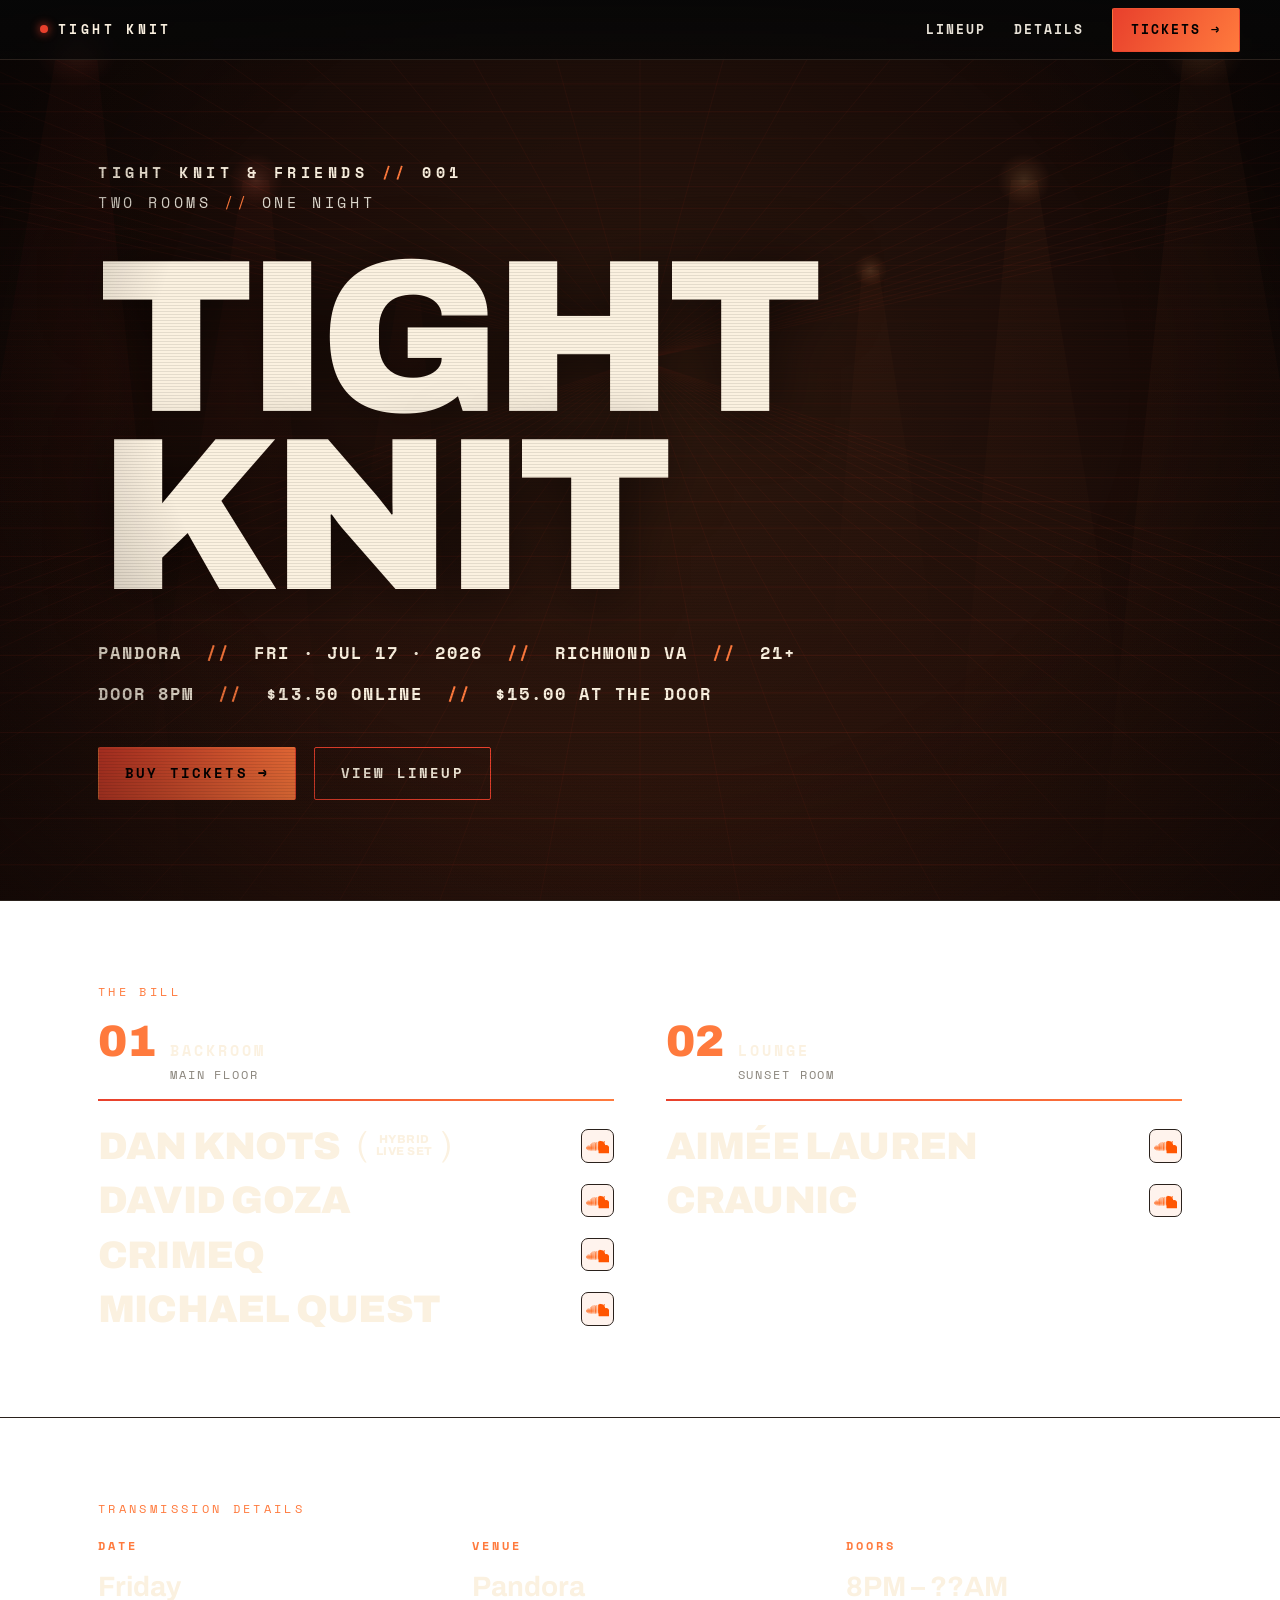
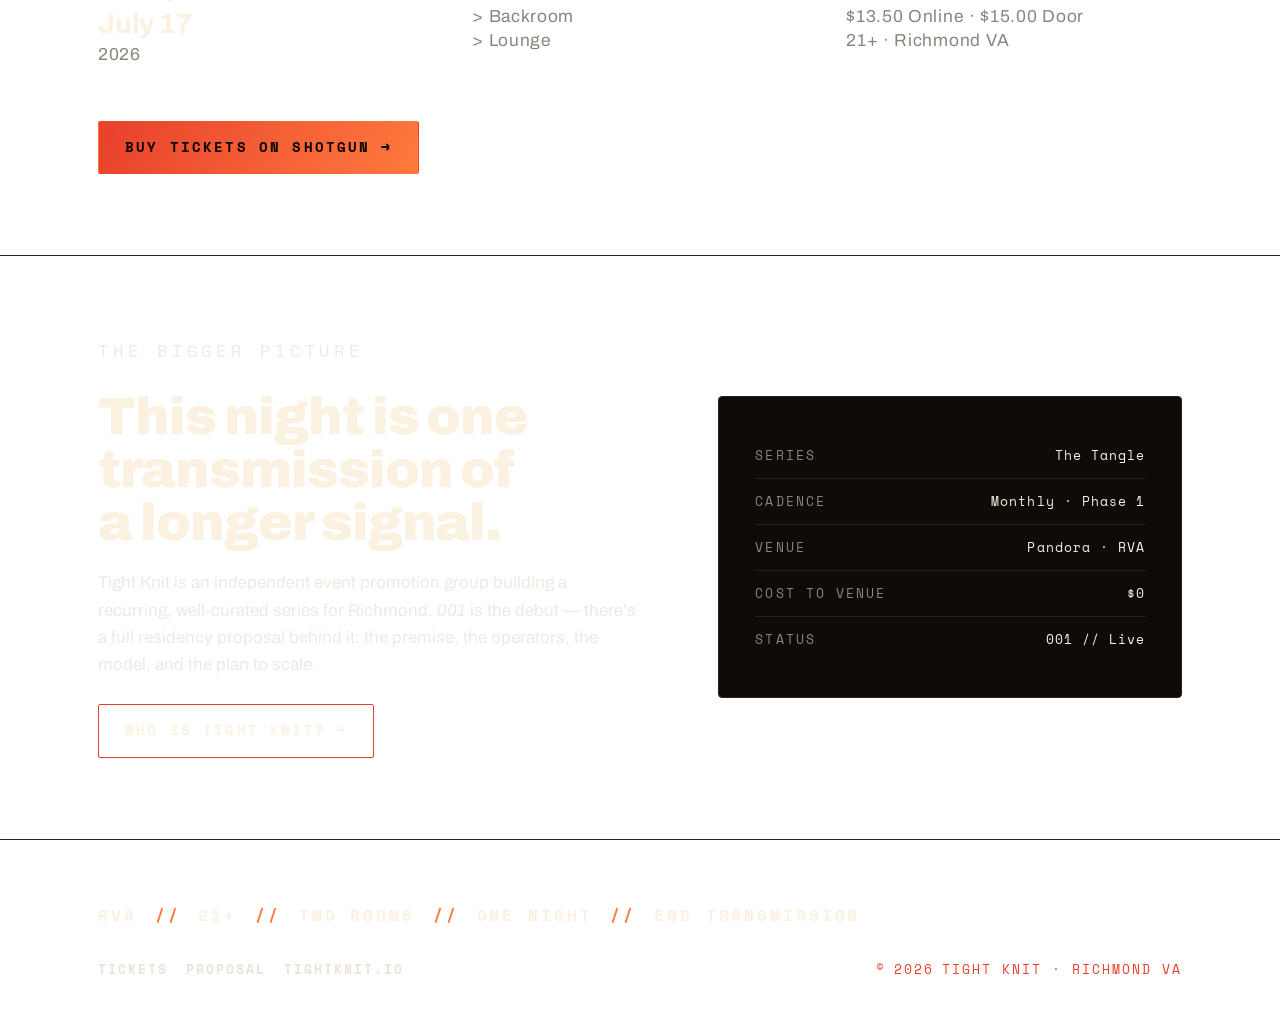
==== commit f3ccf768: "v2.1 knight to knit fix" ====
--- a/index.html
+++ b/index.html
@@ -182,7 +182,7 @@
       <div class="footer-links">
         <a href="https://shotgun.live/en/events/tight-knit-friends-001" target="_blank" rel="noopener">Tickets</a>
         <a href="proposal.html">Proposal</a>
-        <a href="https://www.tightknight.io" target="_blank" rel="noopener">tightknight.io</a>
+        <a href="https://www.tightknit.io" target="_blank" rel="noopener">tightknit.io</a>
       </div>
       <span class="end-transmission"><span class="rec-dot" aria-hidden="true"></span> &copy; <span id="year">2026</span> Tight Knit · Richmond VA</span>
     </div>
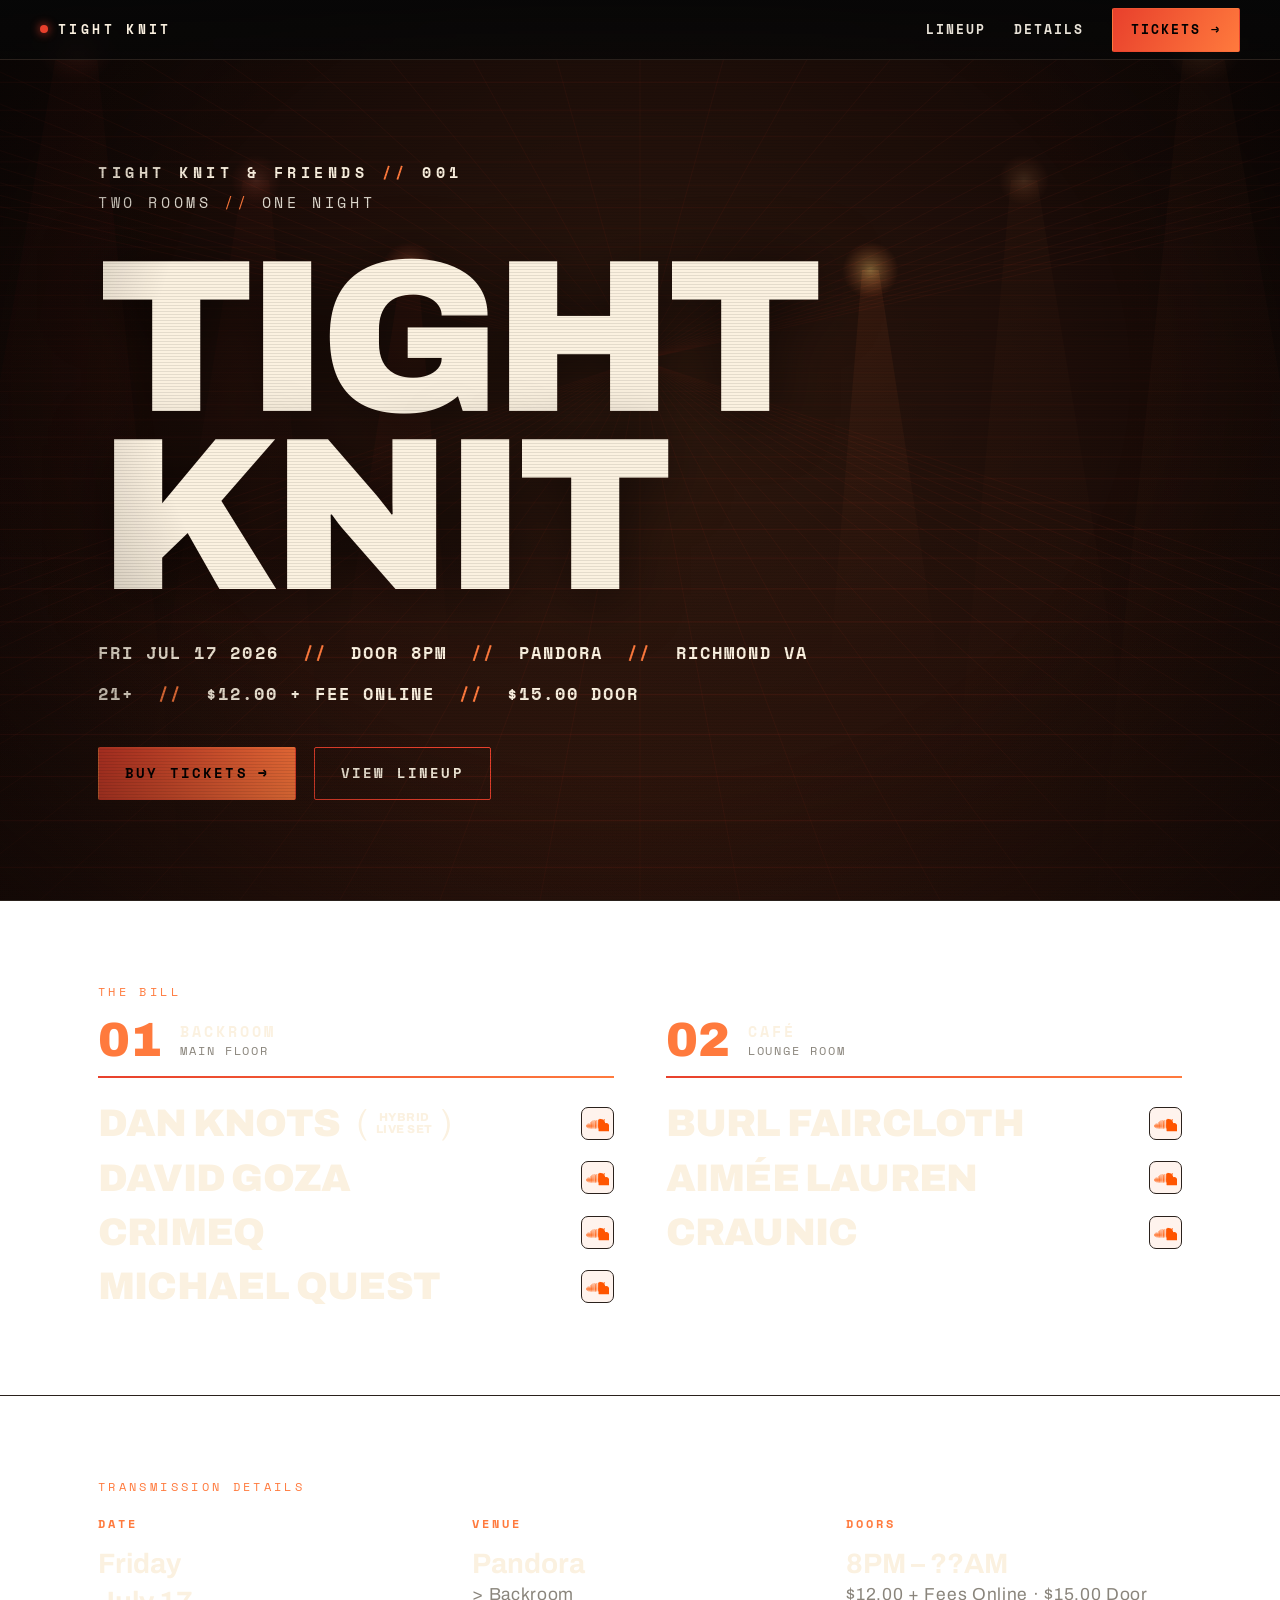
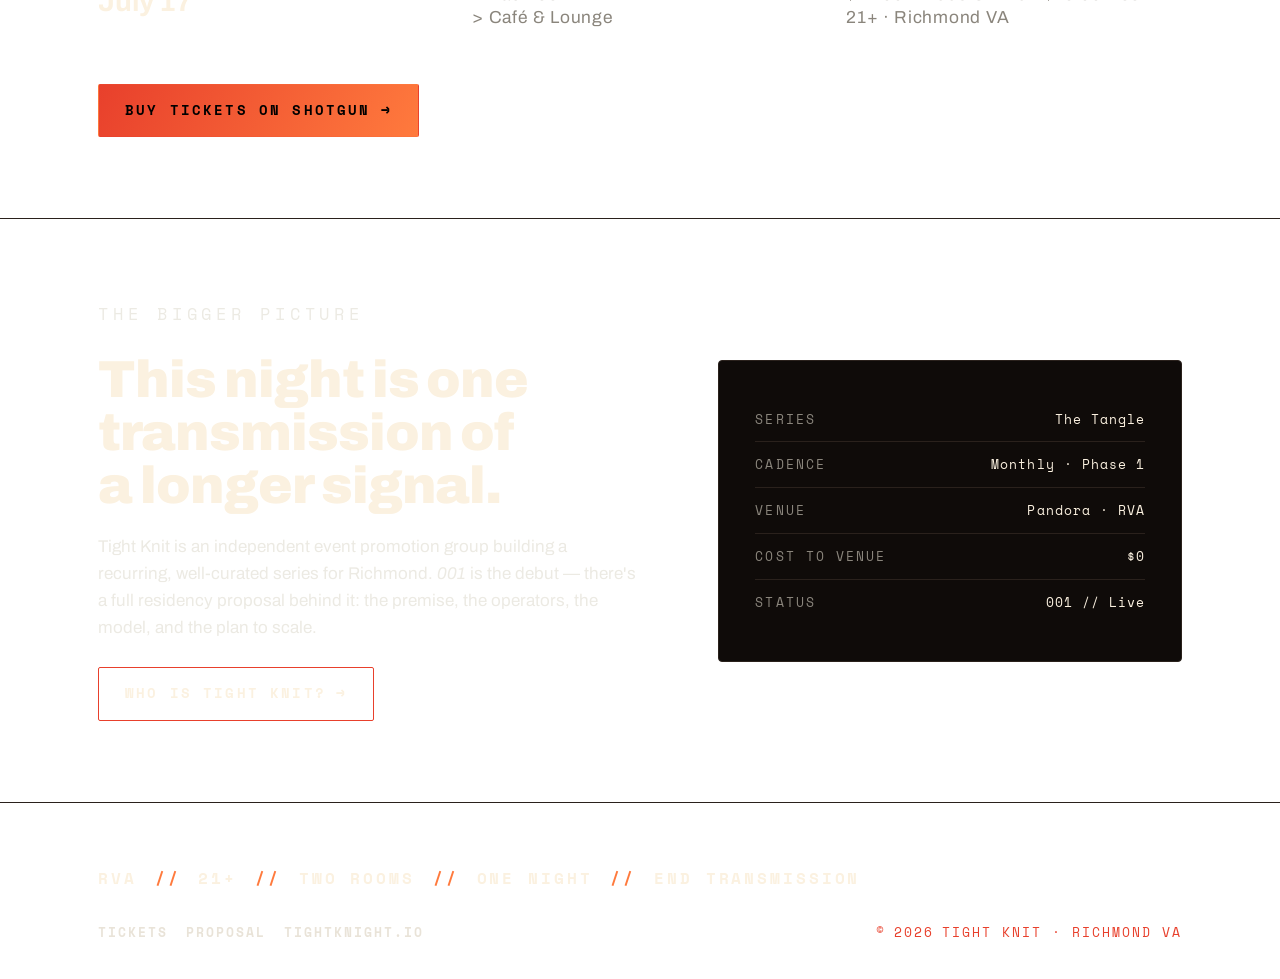
==== commit 64b20e77: "v2.2 - Added additional artist - Improved information consistency with other flyers - Improved infor" ====
--- a/index.html
+++ b/index.html
@@ -49,15 +49,15 @@
         <span>Knit</span>
       </h1>
       <div class="hero-flag reveal" data-delay="220">
+        <span>Fri Jul 17 2026</span><span class="sep">//</span>
+        <span>Door 8PM</span><span class="sep">//</span>
         <span>Pandora</span><span class="sep">//</span>
-        <span>Fri · Jul 17 · 2026</span><span class="sep">//</span>
-        <span>Richmond VA</span><span class="sep">//</span>
-        <span>21+</span>
+        <span>Richmond VA</span>
       </div>
       <div class="hero-flag hero-flag-2 reveal" data-delay="270">
-        <span>Door 8PM</span><span class="sep">//</span>
-        <span>$13.50 Online</span><span class="sep">//</span>
-        <span>$15.00 At The Door</span>
+        <span>21+</span><span class="sep">//</span>
+        <span>$12.00 + Fee Online</span><span class="sep">//</span>
+        <span>$15.00 Door</span>
       </div>
       <div class="hero-cta reveal" data-delay="330">
         <a class="btn btn-primary" href="https://shotgun.live/en/events/tight-knit-friends-001" target="_blank" rel="noopener">Buy Tickets <span class="arrow" aria-hidden="true">→</span></a>
@@ -74,7 +74,10 @@
         <div class="room reveal" data-delay="60">
           <div class="room-tag">
             <span class="num">01</span>
-            <span class="label">Backroom <small>Main Floor</small></span>
+            <div class="room-head">
+              <span class="label">Backroom</span>
+              <span class="sub">Main Floor</span>
+            </div>
           </div>
           <ul class="lineup">
             <li>
@@ -105,9 +108,16 @@
         <div class="room reveal" data-delay="160">
           <div class="room-tag">
             <span class="num">02</span>
-            <span class="label">Lounge <small>Sunset Room</small></span>
+            <div class="room-head">
+              <span class="label">Café</span>
+              <span class="sub">Lounge Room</span>
+            </div>
           </div>
           <ul class="lineup">
+            <li>
+              <span class="who"><span class="name">Burl Faircloth</span></span>
+              <a class="sc-btn" href="https://soundcloud.com/burlfaircloth" target="_blank" rel="noopener" aria-label="Burl Faircloth on SoundCloud" title="Burl Faircloth on SoundCloud"><svg class="sc-ico" aria-hidden="true"><use href="#ic-soundcloud" /></svg></a>
+            </li>
             <li>
               <span class="who"><span class="name">Aimée Lauren</span></span>
               <a class="sc-btn" href="https://soundcloud.com/user9401511" target="_blank" rel="noopener" aria-label="Aimée Lauren on SoundCloud" title="Aimée Lauren on SoundCloud"><svg class="sc-ico" aria-hidden="true"><use href="#ic-soundcloud" /></svg></a>
@@ -129,15 +139,15 @@
       <div class="details">
         <div class="detail reveal" data-delay="40">
           <p class="k">Date</p>
-          <p class="v">Friday<br />July 17<br /><small>2026</small></p>
+          <p class="v">Friday<br />July 17</p>
         </div>
         <div class="detail reveal" data-delay="120">
           <p class="k">Venue</p>
-          <p class="v">Pandora<br /><small>&gt; Backroom</small><small>&gt; Lounge</small></p>
+          <p class="v">Pandora<br /><small>&gt; Backroom</small><small>&gt; Café &amp; Lounge</small></p>
         </div>
         <div class="detail reveal" data-delay="200">
           <p class="k">Doors</p>
-          <p class="v">8PM – ??AM<br /><small>$13.50 Online · $15.00 Door</small><small>21+ · Richmond VA</small></p>
+          <p class="v">8PM – ??AM<br /><small>$12.00 + Fees Online · $15.00 Door</small><small>21+ · Richmond VA</small></p>
         </div>
       </div>
       <div class="details-cta reveal" data-delay="260">
@@ -182,7 +192,7 @@
       <div class="footer-links">
         <a href="https://shotgun.live/en/events/tight-knit-friends-001" target="_blank" rel="noopener">Tickets</a>
         <a href="proposal.html">Proposal</a>
-        <a href="https://www.tightknit.io" target="_blank" rel="noopener">tightknit.io</a>
+        <a href="https://www.tightknight.io" target="_blank" rel="noopener">tightknight.io</a>
       </div>
       <span class="end-transmission"><span class="rec-dot" aria-hidden="true"></span> &copy; <span id="year">2026</span> Tight Knit · Richmond VA</span>
     </div>
--- a/home.css
+++ b/home.css
@@ -227,16 +227,18 @@
 .rooms { display: grid; grid-template-columns: 1fr 1fr; gap: clamp(20px, 4vw, 56px); }
 .room { position: relative; }
 .room-tag {
-  display: flex; align-items: baseline; gap: 14px;
+  display: flex; align-items: center; gap: clamp(12px, 1.6vw, 18px);
   margin-bottom: 18px;
   padding-bottom: 14px;
   border-bottom: 2px solid;
   border-image: linear-gradient(90deg, var(--accent), var(--warm)) 1;
 }
 .room-tag .num {
-  font-weight: 900; font-size: clamp(28px, 4vw, 44px); line-height: 1;
+  flex-shrink: 0;
+  font-weight: 900; font-size: clamp(30px, 4.4vw, 48px); line-height: 0.9;
   color: var(--warm);
 }
+.room-head { display: flex; flex-direction: column; gap: 6px; }
 .room-tag .label {
   font-family: var(--mono);
   font-size: clamp(12px, 1.4vw, 15px);
@@ -244,10 +246,16 @@
   letter-spacing: 0.2em;
   text-transform: uppercase;
   color: var(--head);
-}
-.room-tag .label small {
-  display: block; color: var(--muted); font-weight: 400; letter-spacing: 0.16em;
-  font-size: 0.78em; margin-top: 4px;
+  line-height: 1;
+}
+.room-tag .sub {
+  font-family: var(--mono);
+  font-size: clamp(10px, 1.1vw, 12px);
+  font-weight: 400;
+  letter-spacing: 0.16em;
+  text-transform: uppercase;
+  color: var(--muted);
+  line-height: 1;
 }
 .lineup { list-style: none; }
 .lineup li {
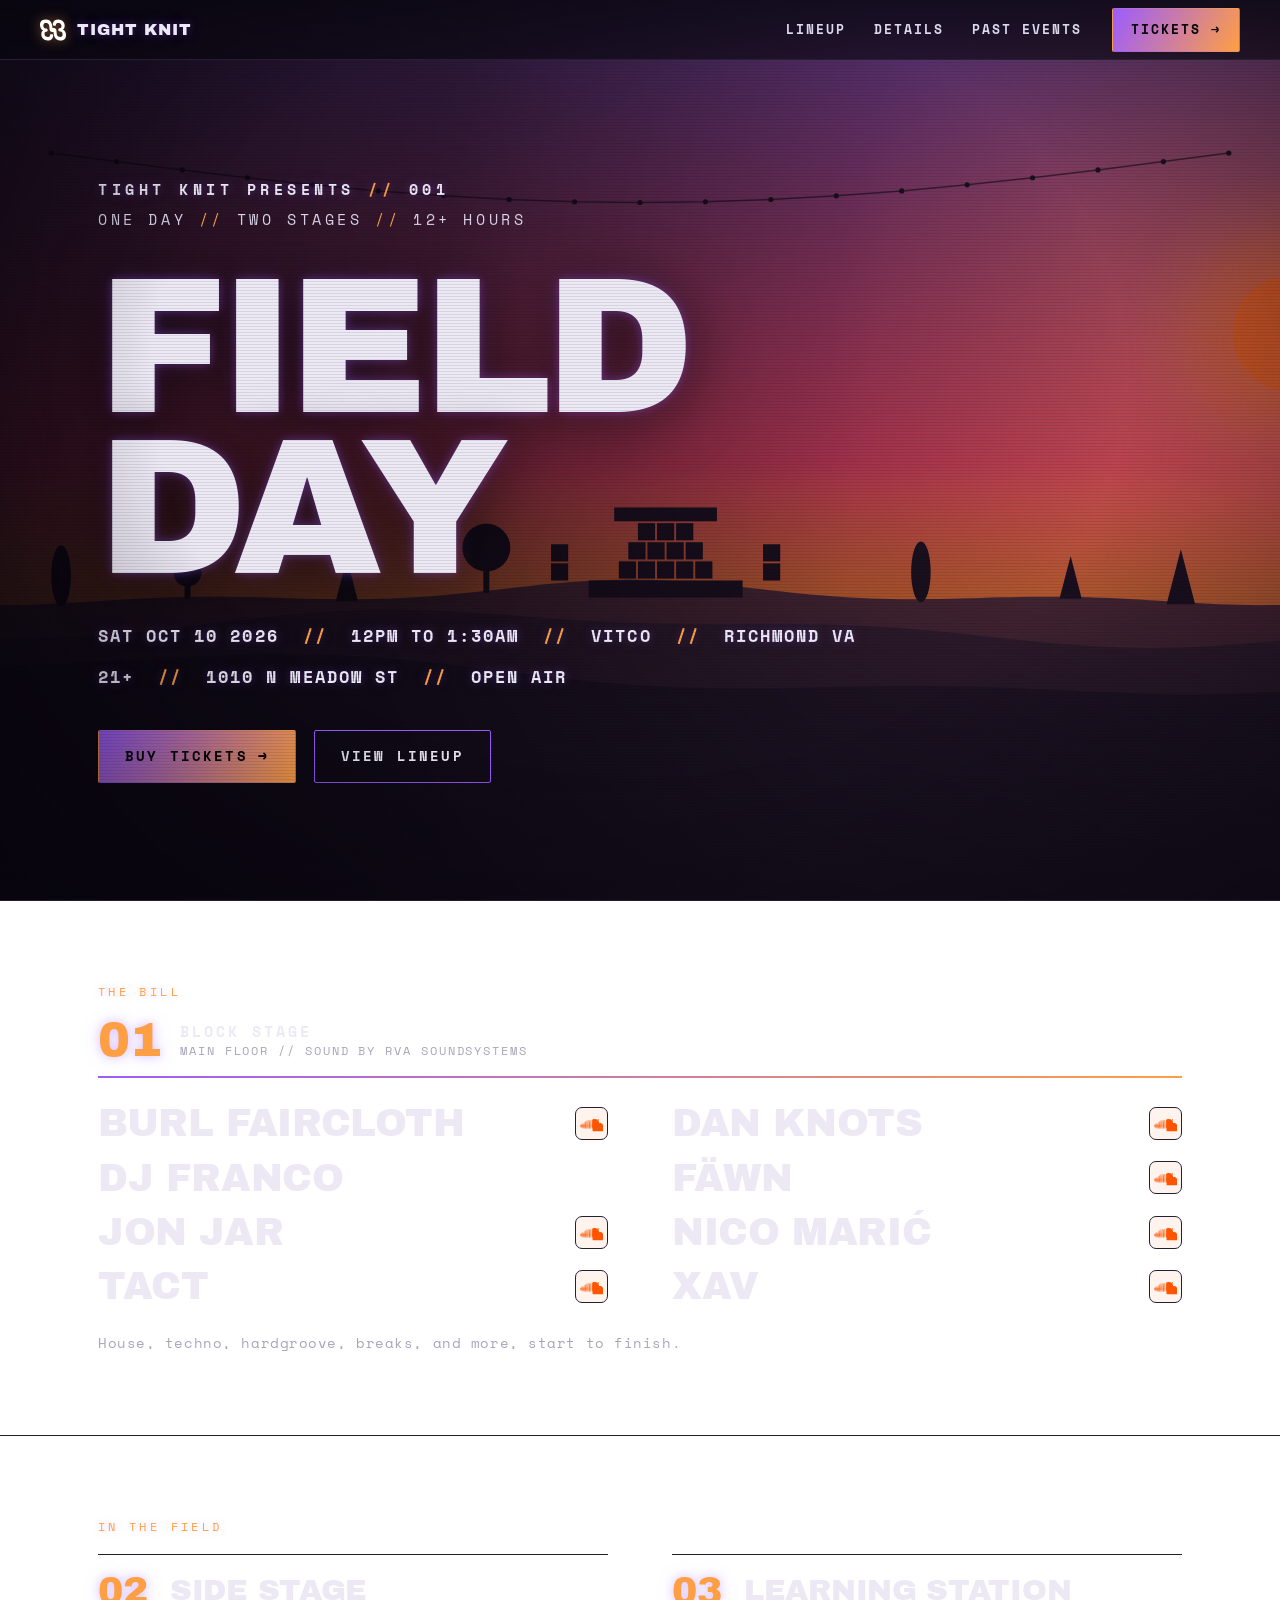
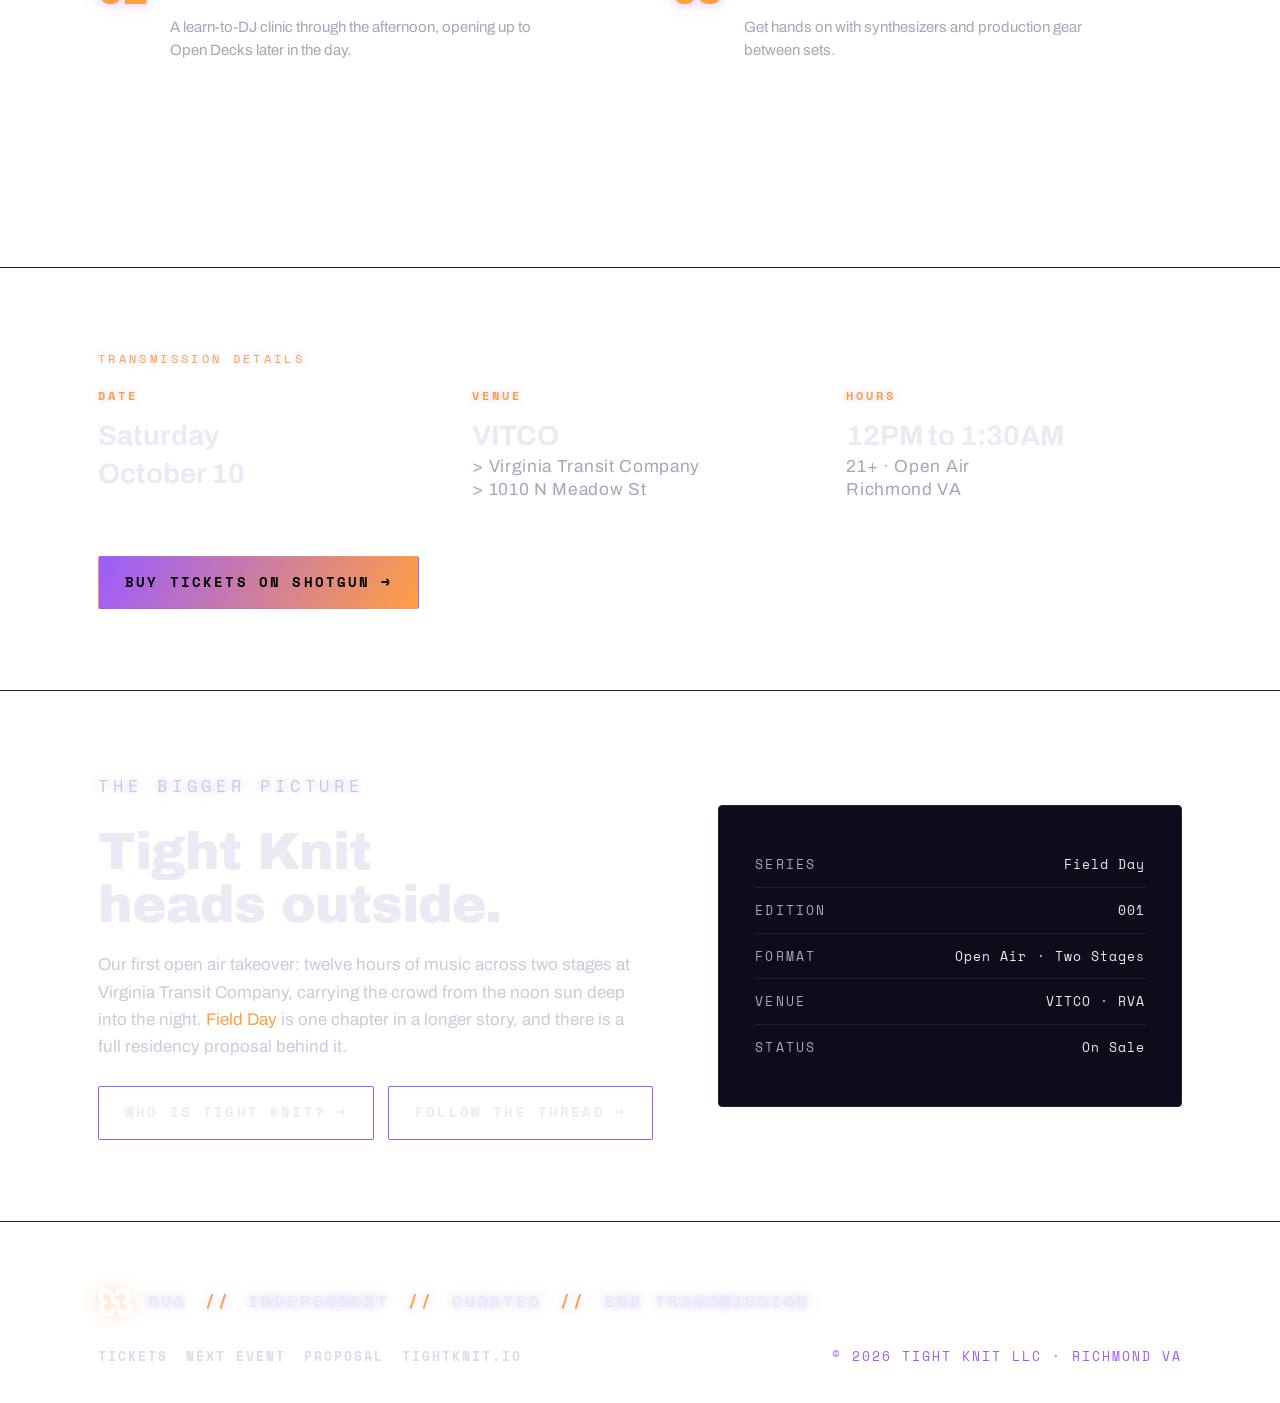
==== commit e266f58a: "v2.5" ====
--- a/index.html
+++ b/index.html
@@ -3,15 +3,15 @@
 <head>
 <meta charset="UTF-8" />
 <meta name="viewport" content="width=device-width, initial-scale=1.0, viewport-fit=cover" />
-<title>Tight Knit &amp; Friends // 001 · Pandora · Richmond VA</title>
-<meta name="description" content="Tight Knit & Friends // 001 — two rooms, one night at Pandora, Richmond VA. Friday July 17, 2026. Dan Knots, David Goza, Crimeq, Michael Quest, Aimée Lauren, Craunic." />
-<meta property="og:title" content="Tight Knit & Friends // 001" />
-<meta property="og:description" content="Two Rooms // One Night · Pandora, Richmond VA · Friday July 17, 2026. Tickets on Shotgun." />
-<meta name="theme-color" content="#070707" />
-<link rel="icon" href="data:image/svg+xml,&lt;svg xmlns='http://www.w3.org/2000/svg' viewBox='0 0 100 100'&gt;&lt;rect width='100' height='100' fill='%23070707'/&gt;&lt;text x='50' y='70' font-size='58' font-family='monospace' font-weight='900' fill='%23E8402C' text-anchor='middle'&gt;TK&lt;/text&gt;&lt;/svg&gt;" />
+<title>Field Day // 001 · Tight Knit · Virginia Transit Company · Richmond VA</title>
+<meta name="description" content="Tight Knit presents Field Day // 001 · an open air takeover at Virginia Transit Company, Richmond VA. Saturday October 10, 2026, noon to 1:30AM. Two stages, 12+ hours of house, techno, hardgroove and breaks." />
+<meta property="og:title" content="Field Day // 001 · Tight Knit" />
+<meta property="og:description" content="One day // Two stages // 12+ hours. Open air at Virginia Transit Company, Richmond VA. Saturday October 10, 2026. Tickets on Shotgun." />
+<meta name="theme-color" content="#070c0b" />
+<link rel="icon" href="images/favicon.svg" />
 <link rel="preconnect" href="https://fonts.googleapis.com" />
 <link rel="preconnect" href="https://fonts.gstatic.com" crossorigin />
-<link href="https://fonts.googleapis.com/css2?family=Archivo:wght@400;700;800;900&family=Space+Mono:wght@400;700&display=swap" rel="stylesheet" />
+<link href="https://fonts.googleapis.com/css2?family=Archivo+Black&family=Archivo:wght@400;700;800;900&family=Space+Mono:wght@400;700&display=swap" rel="stylesheet" />
 <link rel="stylesheet" href="home.css" />
 </head>
 <body>
@@ -19,7 +19,6 @@
 <div class="crt-overlay" aria-hidden="true"></div>
 <div class="vignette" aria-hidden="true"></div>
 
-<!-- SoundCloud logo, defined once, reused by every preview button -->
 <svg width="0" height="0" style="position:absolute" aria-hidden="true" focusable="false">
   <symbol id="ic-soundcloud" viewBox="0 0 24 24">
     <path d="M1.175 12.225c-.051 0-.094.046-.101.1l-.233 2.154.233 2.105c.007.058.05.098.101.098.05 0 .09-.04.099-.098l.255-2.105-.27-2.154c0-.057-.045-.1-.09-.1m-.899.828c-.06 0-.091.037-.104.094L0 14.479l.165 1.308c0 .055.045.094.09.094s.089-.045.104-.104l.21-1.319-.21-1.334c0-.061-.044-.09-.09-.09m1.83-1.229c-.061 0-.12.05-.12.11l-.21 2.563.225 2.458c0 .062.045.11.119.11.061 0 .105-.048.121-.11l.254-2.458-.254-2.563c-.016-.06-.061-.11-.121-.11m.945-.089c-.075 0-.135.06-.15.135l-.193 2.64.21 2.544c.016.077.075.138.149.138.075 0 .135-.061.15-.15l.24-2.532-.24-2.623c0-.075-.06-.135-.135-.135l-.031.03zm1.155.36c-.005-.09-.075-.149-.159-.149-.09 0-.158.06-.164.149l-.217 2.43.2 2.563c.005.09.075.157.159.157.074 0 .148-.068.148-.158l.227-2.563-.227-2.444zm.824-1.679c-.105 0-.18.09-.194.196l-.18 4.063.165 2.563c0 .104.09.194.194.194.104 0 .18-.09.195-.21l.21-2.563-.21-4.047c-.016-.12-.091-.196-.196-.196m.964-.78c-.121 0-.211.089-.225.209l-.165 4.834.165 2.548c.014.119.104.208.225.208.119 0 .209-.089.224-.208l.196-2.548-.196-4.834c-.015-.12-.105-.21-.224-.21m1.155-.689c-.135 0-.24.105-.255.247l-.15 5.499.165 2.532c.015.135.12.24.255.24s.24-.105.249-.24l.196-2.532-.196-5.488c-.009-.142-.114-.247-.249-.247l-.01-.01zm1.245-.557c-.149 0-.27.12-.284.271l-.135 6.04.135 2.512c.014.149.135.269.284.269.149 0 .271-.12.284-.27l.165-2.503-.165-6.05c-.013-.151-.135-.271-.284-.271m1.395.479c-.165 0-.301.135-.301.301l-.135 5.564.135 2.489c0 .166.136.301.301.301s.3-.135.3-.301l.15-2.489-.15-5.561c-.001-.169-.135-.304-.3-.304m1.529-.483c-.18 0-.314.149-.314.33l-.12 5.728.12 2.46c0 .179.135.314.314.314.18 0 .315-.135.315-.314l.135-2.46-.135-5.729c0-.179-.135-.328-.315-.328m1.65-.227c-.195 0-.345.149-.345.344l-.105 5.957.105 2.43c0 .194.15.344.345.344s.345-.15.345-.345l.119-2.429-.119-5.957c0-.196-.15-.346-.345-.346zm1.51-1.043c-.21 0-.375.165-.375.375l-.09 7.002.09 2.4c0 .21.165.375.375.375s.375-.165.375-.375l.105-2.4-.105-7.002c0-.21-.165-.375-.375-.375m1.575.689c-.225 0-.405.18-.42.404l-.075 6.3.09 2.37c.015.225.195.404.42.404.224 0 .404-.18.404-.405l.09-2.369-.09-6.3c0-.225-.18-.405-.405-.405m1.71.105c-.24 0-.435.195-.435.435l-.06 6.18.06 2.34c0 .24.195.435.435.435.239 0 .434-.195.434-.435l.075-2.34-.075-6.18c0-.24-.195-.435-.434-.435m1.95-.405c-.135-.075-.3-.12-.465-.12-.18 0-.36.045-.51.12-.105.06-.18.165-.18.285v.045l-.045 8.595v.015c0 .075.03.135.075.195.06.06.135.105.21.105h.165l.06-.015h.045c.105-.045.18-.149.18-.27v-.105l.06-2.385-.06-6.045c0-.105-.06-.21-.165-.27M24 14.354c0-1.59-1.29-2.879-2.879-2.879-.39 0-.765.075-1.11.225-.225-2.514-2.34-4.485-4.92-4.485-.63 0-1.245.12-1.8.33-.21.082-.27.165-.27.331v11.7c0 .18.135.315.315.33h10.485c1.59 0 2.879-1.29 2.879-2.879"/>
@@ -27,40 +26,44 @@
 </svg>
 
 <header class="site-header">
-  <a class="brand" href="index.html"><span class="rec-dot" aria-hidden="true"></span> Tight&nbsp;Knit</a>
-  <nav class="site-nav" aria-label="Primary">
+  <a class="brand" href="index.html"><img class="brand-logo" src="images/tk-logo.svg" alt="" aria-hidden="true" /> Tight&nbsp;Knit</a>
+  <nav class="site-nav" id="siteNav" aria-label="Primary">
     <a class="nav-link" href="#lineup">Lineup</a>
     <a class="nav-link" href="#details">Details</a>
-    <a class="btn btn-primary btn-sm" href="https://shotgun.live/en/events/tight-knit-friends-001" target="_blank" rel="noopener">Tickets <span class="arrow" aria-hidden="true">→</span></a>
+    <a class="nav-link" href="past-events.html">Past Events</a>
   </nav>
+  <div class="nav-actions">
+    <a class="btn btn-primary btn-sm" href="https://shotgun.live/en/events/field-day-001" target="_blank" rel="noopener">Tickets <span class="arrow" aria-hidden="true">→</span></a>
+    <button class="nav-toggle" id="navToggle" type="button" aria-label="Open menu" aria-expanded="false" aria-controls="siteNav"><span class="nav-toggle-bars" aria-hidden="true"></span></button>
+  </div>
 </header>
 
 <main>
 
   <!-- ============ HERO ============ -->
-  <section class="hero" id="top">
-    <canvas id="bgCanvas" aria-hidden="true"></canvas>
+  <section class="hero fieldday" id="top">
+    <canvas id="bgCanvas" data-anim="fieldday" aria-hidden="true"></canvas>
     <div class="hero-veil" aria-hidden="true"></div>
     <div class="wrap">
-      <p class="hero-kicker reveal">Tight Knit &amp; Friends <span class="sep">//</span> 001</p>
-      <p class="hero-sub reveal" data-delay="80">Two Rooms <span class="sep" style="color:var(--warm)">//</span> One Night</p>
+      <p class="hero-kicker reveal">Tight Knit Presents <span class="sep">//</span> 001</p>
+      <p class="hero-sub reveal" data-delay="80">One Day <span class="sep" style="color:var(--warm)">//</span> Two Stages <span class="sep" style="color:var(--warm)">//</span> 12+ Hours</p>
       <h1 class="hero-title reveal" data-delay="140">
-        <span>Tight</span>
-        <span>Knit</span>
+        <span>Field</span>
+        <span>Day</span>
       </h1>
       <div class="hero-flag reveal" data-delay="220">
-        <span>Fri Jul 17 2026</span><span class="sep">//</span>
-        <span>Door 8PM</span><span class="sep">//</span>
-        <span>Pandora</span><span class="sep">//</span>
+        <span>Sat Oct 10 2026</span><span class="sep">//</span>
+        <span>12PM to 1:30AM</span><span class="sep">//</span>
+        <span>VITCO</span><span class="sep">//</span>
         <span>Richmond VA</span>
       </div>
       <div class="hero-flag hero-flag-2 reveal" data-delay="270">
         <span>21+</span><span class="sep">//</span>
-        <span>$12.00 + Fee Online</span><span class="sep">//</span>
-        <span>$15.00 Door</span>
+        <span>1010 N Meadow St</span><span class="sep">//</span>
+        <span>Open Air</span>
       </div>
       <div class="hero-cta reveal" data-delay="330">
-        <a class="btn btn-primary" href="https://shotgun.live/en/events/tight-knit-friends-001" target="_blank" rel="noopener">Buy Tickets <span class="arrow" aria-hidden="true">→</span></a>
+        <a class="btn btn-primary" href="https://shotgun.live/en/events/field-day-001" target="_blank" rel="noopener">Buy Tickets <span class="arrow" aria-hidden="true">→</span></a>
         <a class="btn btn-ghost" href="#lineup">View Lineup</a>
       </div>
     </div>
@@ -70,47 +73,13 @@
   <section class="section section-line" id="lineup">
     <div class="wrap">
       <p class="eyebrow reveal">The Bill</p>
-      <div class="rooms">
+      <div class="rooms single">
         <div class="room reveal" data-delay="60">
           <div class="room-tag">
             <span class="num">01</span>
             <div class="room-head">
-              <span class="label">Backroom</span>
-              <span class="sub">Main Floor</span>
-            </div>
-          </div>
-          <ul class="lineup">
-            <li>
-              <span class="who">
-                <span class="name">Dan Knots</span>
-                <span class="paren-lockup" role="text" aria-label="Hybrid Live Set">
-                  <span class="paren" aria-hidden="true">(</span>
-                  <span class="paren-text" aria-hidden="true">Hybrid<br />Live Set</span>
-                  <span class="paren" aria-hidden="true">)</span>
-                </span>
-              </span>
-              <a class="sc-btn" href="https://soundcloud.com/dan-knots" target="_blank" rel="noopener" aria-label="Dan Knots on SoundCloud" title="Dan Knots on SoundCloud"><svg class="sc-ico" aria-hidden="true"><use href="#ic-soundcloud" /></svg></a>
-            </li>
-            <li>
-              <span class="who"><span class="name">David Goza</span></span>
-              <a class="sc-btn" href="https://soundcloud.com/davidgozatunes" target="_blank" rel="noopener" aria-label="David Goza on SoundCloud" title="David Goza on SoundCloud"><svg class="sc-ico" aria-hidden="true"><use href="#ic-soundcloud" /></svg></a>
-            </li>
-            <li>
-              <span class="who"><span class="name">Crimeq</span></span>
-              <a class="sc-btn" href="https://soundcloud.com/crim_eq" target="_blank" rel="noopener" aria-label="Crimeq on SoundCloud" title="Crimeq on SoundCloud"><svg class="sc-ico" aria-hidden="true"><use href="#ic-soundcloud" /></svg></a>
-            </li>
-            <li>
-              <span class="who"><span class="name">Michael Quest</span></span>
-              <a class="sc-btn" href="https://soundcloud.com/djmichaelquest" target="_blank" rel="noopener" aria-label="Michael Quest on SoundCloud" title="Michael Quest on SoundCloud"><svg class="sc-ico" aria-hidden="true"><use href="#ic-soundcloud" /></svg></a>
-            </li>
-          </ul>
-        </div>
-        <div class="room reveal" data-delay="160">
-          <div class="room-tag">
-            <span class="num">02</span>
-            <div class="room-head">
-              <span class="label">Café</span>
-              <span class="sub">Lounge Room</span>
+              <span class="label">Block Stage</span>
+              <span class="sub">Main Floor // Sound by RVA Soundsystems</span>
             </div>
           </div>
           <ul class="lineup">
@@ -119,14 +88,69 @@
               <a class="sc-btn" href="https://soundcloud.com/burlfaircloth" target="_blank" rel="noopener" aria-label="Burl Faircloth on SoundCloud" title="Burl Faircloth on SoundCloud"><svg class="sc-ico" aria-hidden="true"><use href="#ic-soundcloud" /></svg></a>
             </li>
             <li>
-              <span class="who"><span class="name">Aimée Lauren</span></span>
-              <a class="sc-btn" href="https://soundcloud.com/user9401511" target="_blank" rel="noopener" aria-label="Aimée Lauren on SoundCloud" title="Aimée Lauren on SoundCloud"><svg class="sc-ico" aria-hidden="true"><use href="#ic-soundcloud" /></svg></a>
-            </li>
-            <li>
-              <span class="who"><span class="name">Craunic</span></span>
-              <a class="sc-btn" href="https://soundcloud.com/craunic" target="_blank" rel="noopener" aria-label="Craunic on SoundCloud" title="Craunic on SoundCloud"><svg class="sc-ico" aria-hidden="true"><use href="#ic-soundcloud" /></svg></a>
+              <span class="who"><span class="name">Dan Knots</span></span>
+              <a class="sc-btn" href="https://soundcloud.com/dan-knots" target="_blank" rel="noopener" aria-label="Dan Knots on SoundCloud" title="Dan Knots on SoundCloud"><svg class="sc-ico" aria-hidden="true"><use href="#ic-soundcloud" /></svg></a>
+            </li>
+            <li><span class="who"><span class="name">DJ Franco</span></span></li>
+            <li>
+              <span class="who"><span class="name">Fäwn</span></span>
+              <a class="sc-btn" href="https://soundcloud.com/chasey-baber" target="_blank" rel="noopener" aria-label="Fäwn on SoundCloud" title="Fäwn on SoundCloud"><svg class="sc-ico" aria-hidden="true"><use href="#ic-soundcloud" /></svg></a>
+            </li>
+            <li>
+              <span class="who"><span class="name">Jon Jar</span></span>
+              <a class="sc-btn" href="https://soundcloud.com/jonjarmusic" target="_blank" rel="noopener" aria-label="Jon Jar on SoundCloud" title="Jon Jar on SoundCloud"><svg class="sc-ico" aria-hidden="true"><use href="#ic-soundcloud" /></svg></a>
+            </li>
+            <li>
+              <span class="who"><span class="name">Nico Marić</span></span>
+              <a class="sc-btn" href="https://soundcloud.com/user-633954671" target="_blank" rel="noopener" aria-label="Nico Marić on SoundCloud" title="Nico Marić on SoundCloud"><svg class="sc-ico" aria-hidden="true"><use href="#ic-soundcloud" /></svg></a>
+            </li>
+            <li>
+              <span class="who"><span class="name">Tact</span></span>
+              <a class="sc-btn" href="https://soundcloud.com/tact1" target="_blank" rel="noopener" aria-label="Tact on SoundCloud" title="Tact on SoundCloud"><svg class="sc-ico" aria-hidden="true"><use href="#ic-soundcloud" /></svg></a>
+            </li>
+            <li>
+              <span class="who"><span class="name">Xav</span></span>
+              <a class="sc-btn" href="https://soundcloud.com/xav_music" target="_blank" rel="noopener" aria-label="Xav on SoundCloud" title="Xav on SoundCloud"><svg class="sc-ico" aria-hidden="true"><use href="#ic-soundcloud" /></svg></a>
             </li>
           </ul>
+          <p class="room-note reveal">House, techno, hardgroove, breaks, and more, start to finish.</p>
+        </div>
+      </div>
+    </div>
+  </section>
+
+  <!-- ============ IN THE FIELD ============ -->
+  <section class="section section-line" id="field">
+    <div class="wrap">
+      <p class="eyebrow reveal">In The Field</p>
+      <div class="field-grid">
+        <div class="field-item reveal" data-delay="40">
+          <span class="fnum">02</span>
+          <div class="field-body">
+            <h3 class="fname">Side Stage</h3>
+            <p class="fdesc">A learn-to-DJ clinic through the afternoon, opening up to Open Decks later in the day.</p>
+          </div>
+        </div>
+        <div class="field-item reveal" data-delay="100">
+          <span class="fnum">03</span>
+          <div class="field-body">
+            <h3 class="fname">Learning Station</h3>
+            <p class="fdesc">Get hands on with synthesizers and production gear between sets.</p>
+          </div>
+        </div>
+        <div class="field-item reveal" data-delay="160">
+          <span class="fnum">04</span>
+          <div class="field-body">
+            <h3 class="fname">Food</h3>
+            <p class="fdesc">El Camino serving on site all day long.</p>
+          </div>
+        </div>
+        <div class="field-item reveal" data-delay="220">
+          <span class="fnum">05</span>
+          <div class="field-body">
+            <h3 class="fname">Drinks</h3>
+            <p class="fdesc">VITCO's full bar, open from the first track to the last.</p>
+          </div>
         </div>
       </div>
     </div>
@@ -139,39 +163,42 @@
       <div class="details">
         <div class="detail reveal" data-delay="40">
           <p class="k">Date</p>
-          <p class="v">Friday<br />July 17</p>
+          <p class="v">Saturday<br />October 10</p>
         </div>
         <div class="detail reveal" data-delay="120">
           <p class="k">Venue</p>
-          <p class="v">Pandora<br /><small>&gt; Backroom</small><small>&gt; Café &amp; Lounge</small></p>
+          <p class="v">VITCO<br /><small>&gt; Virginia Transit Company</small><small>&gt; 1010 N Meadow St</small></p>
         </div>
         <div class="detail reveal" data-delay="200">
-          <p class="k">Doors</p>
-          <p class="v">8PM – ??AM<br /><small>$12.00 + Fees Online · $15.00 Door</small><small>21+ · Richmond VA</small></p>
+          <p class="k">Hours</p>
+          <p class="v">12PM to 1:30AM<br /><small>21+ · Open Air</small><small>Richmond VA</small></p>
         </div>
       </div>
       <div class="details-cta reveal" data-delay="260">
-        <a class="btn btn-primary" href="https://shotgun.live/en/events/tight-knit-friends-001" target="_blank" rel="noopener">Buy Tickets on Shotgun <span class="arrow" aria-hidden="true">→</span></a>
-      </div>
-    </div>
-  </section>
-
-  <!-- ============ PROPOSAL TEASER ============ -->
-  <section class="section section-line" id="proposal">
+        <a class="btn btn-primary" href="https://shotgun.live/en/events/field-day-001" target="_blank" rel="noopener">Buy Tickets on Shotgun <span class="arrow" aria-hidden="true">→</span></a>
+      </div>
+    </div>
+  </section>
+
+  <!-- ============ ABOUT / TEASER ============ -->
+  <section class="section section-line" id="about">
     <div class="wrap">
       <div class="teaser">
         <div class="reveal">
           <p class="eyebrow">The Bigger Picture</p>
-          <h2>This night is one transmission of a longer signal.</h2>
-          <p>Tight Knit is an independent event promotion group building a recurring, well-curated series for Richmond. <em>001</em> is the debut — there's a full residency proposal behind it: the premise, the operators, the model, and the plan to scale.</p>
-          <a class="btn btn-ghost" href="proposal.html">Who Is Tight Knit? <span class="arrow" aria-hidden="true">→</span></a>
+          <h2>Tight Knit heads outside.</h2>
+          <p>Our first open air takeover: twelve hours of music across two stages at Virginia Transit Company, carrying the crowd from the noon sun deep into the night. <em>Field Day</em> is one chapter in a longer story, and there is a full residency proposal behind it.</p>
+          <div style="display:flex; flex-wrap:wrap; gap:14px;">
+            <a class="btn btn-ghost" href="proposal.html">Who Is Tight Knit? <span class="arrow" aria-hidden="true">→</span></a>
+            <a class="btn btn-ghost" href="past-events.html">Follow the Thread <span class="arrow" aria-hidden="true">→</span></a>
+          </div>
         </div>
         <div class="teaser-card reveal" data-delay="120" aria-hidden="true">
-          <div class="row"><span class="lab">Series</span><span class="val">The Tangle</span></div>
-          <div class="row"><span class="lab">Cadence</span><span class="val">Monthly · Phase 1</span></div>
-          <div class="row"><span class="lab">Venue</span><span class="val">Pandora · RVA</span></div>
-          <div class="row"><span class="lab">Cost to venue</span><span class="val">$0</span></div>
-          <div class="row"><span class="lab">Status</span><span class="val">001 // Live</span></div>
+          <div class="row"><span class="lab">Series</span><span class="val">Field Day</span></div>
+          <div class="row"><span class="lab">Edition</span><span class="val">001</span></div>
+          <div class="row"><span class="lab">Format</span><span class="val">Open Air · Two Stages</span></div>
+          <div class="row"><span class="lab">Venue</span><span class="val">VITCO · RVA</span></div>
+          <div class="row"><span class="lab">Status</span><span class="val">On Sale</span></div>
         </div>
       </div>
     </div>
@@ -181,20 +208,23 @@
 
 <footer class="site-footer">
   <div class="wrap">
-    <div class="footer-marquee reveal">
-      <span>RVA</span><span class="sep">//</span>
-      <span>21+</span><span class="sep">//</span>
-      <span>Two Rooms</span><span class="sep">//</span>
-      <span>One Night</span><span class="sep">//</span>
-      <span>End Transmission</span>
+    <div class="footer-top">
+      <img class="footer-logo" src="images/tk-logo.svg" alt="Tight Knit" />
+      <div class="footer-marquee">
+        <span>RVA</span><span class="sep">//</span>
+        <span>Independent</span><span class="sep">//</span>
+        <span>Curated</span><span class="sep">//</span>
+        <span>End Transmission</span>
+      </div>
     </div>
     <div class="footer-grid">
       <div class="footer-links">
-        <a href="https://shotgun.live/en/events/tight-knit-friends-001" target="_blank" rel="noopener">Tickets</a>
+        <a href="#top">Tickets</a>
+        <a href="#top">Next Event</a>
         <a href="proposal.html">Proposal</a>
-        <a href="https://www.tightknight.io" target="_blank" rel="noopener">tightknight.io</a>
-      </div>
-      <span class="end-transmission"><span class="rec-dot" aria-hidden="true"></span> &copy; <span id="year">2026</span> Tight Knit · Richmond VA</span>
+        <a href="https://www.tightknit.io" target="_blank" rel="noopener">tightknit.io</a>
+      </div>
+      <span class="end-transmission"><span>&copy; <span id="year">2026</span> Tight Knit LLC · Richmond VA</span></span>
     </div>
   </div>
 </footer>
--- a/home.css
+++ b/home.css
@@ -1,33 +1,142 @@
 /* ============================================================
-   TIGHT KNIT & FRIENDS // 001 · event landing page
-   Theme bridges the deck (CRT transmission) and the flyer
-   (cyber grid · dual spotlights · Archivo + Space Mono)
+   TIGHT KNIT · site styles (event landing · archive · timeline)
+   Palette is variable-driven. Default = the CURRENT on-sale event
+   (Field Day // 001, day→night green + sun orange). Body theme
+   classes restore an archived event's original palette:
+     .theme-green → Sidequest // 001 (vivid green)
+     .theme-blue  → The Tangle // 001 (ice blue)
+     .theme-warm  → Tight Knit & Friends // 001 (red)
+     .theme-amber → Park Raiser (amber)
    ============================================================ */
 
 :root {
-  --bg: #070707;
-  --bg-raise: #0f0b09;
-  --ink: #eceae3;
-  --head: #fbf1e0;
-  --muted: #8a857c;
-  --line: #2a211c;
-  --accent: #e8402c;          /* club / red */
-  --warm: #ff7a3d;            /* lounge / warm */
-  --accent-dim: rgba(232, 64, 44, 0.14);
+  /* --- current event palette: FIELD DAY // 001 (UV purple + sun orange) --- */
+  --accent: #9b5cff;
+  --accent-rgb: 155, 92, 255;
+  --warm: #ff9f43;
+  --warm-rgb: 255, 159, 67;
+  --head: #ece9f5;
+  --ink: #cdc9dc;
+  --muted: #8a8598;
+  --muted-bright: #a9a4ba;
+  --txt-bright: #ddd8ec;
+  --line: #241f33;
+  --bg-raise: #100b1a;
+  --accent-dim: rgba(155, 92, 255, 0.15);
+  --knot: #ece9f5;
+  --glow: 0 0 8px rgba(155, 92, 255, 0.32), 0 0 20px rgba(155, 92, 255, 0.18);
+  --bg-grad: linear-gradient(180deg, #080710 0%, #0a0814 46%, #0f0b1e 82%, #140d26 100%);
+  --vignette-col: rgba(6, 4, 12, 0.6);
+  --veil-btm: rgba(12, 8, 24, 0.5);
+  --chrome-1: rgba(8, 6, 14, 0.79);
+  --chrome-2: rgba(8, 6, 14, 0.63);
+
+  /* --- type --- */
   --mono: "Space Mono", ui-monospace, SFMono-Regular, Menlo, monospace;
   --sans: "Archivo", system-ui, -apple-system, sans-serif;
+  --display: "Archivo Black", "Archivo", system-ui, sans-serif;
   --nav-h: 60px;
   --ease: cubic-bezier(0.22, 1, 0.36, 1);
   --maxw: 1180px;
 }
 
+/* --- archived event palette: SIDEQUEST // 001 (vivid green) --- */
+.theme-green {
+  --accent: #2bff62;
+  --accent-rgb: 43, 255, 98;
+  --warm: #2bff62;
+  --warm-rgb: 43, 255, 98;
+  --head: #e6fbee;
+  --ink: #c7e6d3;
+  --muted: #7e968a;
+  --muted-bright: #9cb4a7;
+  --txt-bright: #d4ecdd;
+  --line: #17281e;
+  --bg-raise: #0a1510;
+  --accent-dim: rgba(43, 255, 98, 0.13);
+  --knot: #e6fbee;
+  --glow: 0 0 8px rgba(43, 255, 98, 0.30), 0 0 20px rgba(43, 255, 98, 0.16);
+  --bg-grad: linear-gradient(180deg, #050706 0%, #060a08 46%, #08150e 82%, #0a1e14 100%);
+  --vignette-col: rgba(3, 12, 8, 0.62);
+  --veil-btm: rgba(6, 22, 14, 0.5);
+  --chrome-1: rgba(5, 7, 6, 0.79);
+  --chrome-2: rgba(5, 7, 6, 0.63);
+}
+
+/* --- archived event palette: THE TANGLE // 001 (ice blue) --- */
+.theme-blue {
+  --accent: #afc4ff;
+  --accent-rgb: 175, 196, 255;
+  --warm: #c9d6ff;
+  --warm-rgb: 201, 214, 255;
+  --head: #e9efff;
+  --ink: #d4ddf2;
+  --muted: #8b93a8;
+  --muted-bright: #aab2c8;
+  --txt-bright: #dfe6f5;
+  --line: #20263a;
+  --bg-raise: #0c0f1d;
+  --accent-dim: rgba(175, 196, 255, 0.14);
+  --knot: #e9efff;
+  --glow: 0 0 8px rgba(201, 214, 255, 0.42), 0 0 20px rgba(201, 214, 255, 0.22);
+  --bg-grad: linear-gradient(180deg, #050609 0%, #06070d 46%, #080a16 82%, #0b0e22 100%);
+  --vignette-col: rgba(4, 6, 16, 0.62);
+  --veil-btm: rgba(6, 9, 24, 0.5);
+  --chrome-1: rgba(5, 6, 11, 0.79);
+  --chrome-2: rgba(5, 6, 11, 0.63);
+}
+
+/* --- archived event palette: TIGHT KNIT & FRIENDS // 001 (warm red) --- */
+.theme-warm {
+  --accent: #e8402c;
+  --accent-rgb: 232, 64, 44;
+  --warm: #ff7a3d;
+  --warm-rgb: 255, 122, 61;
+  --head: #fbf1e0;
+  --ink: #eceae3;
+  --muted: #8a857c;
+  --muted-bright: #a39d92;
+  --txt-bright: #e9e3d8;
+  --line: #2a211c;
+  --bg-raise: #0f0b09;
+  --accent-dim: rgba(232, 64, 44, 0.14);
+  --glow: none;
+  --bg-grad: linear-gradient(180deg, #070707 0%, #0a0707 46%, #160d09 82%, #25140c 100%);
+  --vignette-col: rgba(8, 3, 3, 0.6);
+  --veil-btm: rgba(28, 12, 8, 0.5);
+  --chrome-1: rgba(7, 7, 7, 0.79);
+  --chrome-2: rgba(7, 7, 7, 0.63);
+}
+
+/* --- partner event palette: PARK RAISER / Little Giant Society (amber) --- */
+.theme-amber {
+  --accent: #ffb43d;
+  --accent-rgb: 255, 180, 61;
+  --warm: #ffcf8a;
+  --warm-rgb: 255, 207, 138;
+  --head: #fdf3e3;
+  --ink: #e6dccb;
+  --muted: #9a8f7c;
+  --muted-bright: #bcb19b;
+  --txt-bright: #efe6d6;
+  --line: #2a2418;
+  --bg-raise: #14110a;
+  --accent-dim: rgba(255, 180, 61, 0.13);
+  --knot: #fdf3e3;
+  --glow: 0 0 8px rgba(255, 180, 61, 0.30), 0 0 20px rgba(255, 180, 61, 0.16);
+  --bg-grad: linear-gradient(180deg, #0a0906 0%, #0c0a06 46%, #17120a 82%, #221a0d 100%);
+  --vignette-col: rgba(12, 9, 3, 0.62);
+  --veil-btm: rgba(22, 16, 8, 0.5);
+  --chrome-1: rgba(8, 7, 5, 0.79);
+  --chrome-2: rgba(8, 7, 5, 0.63);
+}
+
 * { margin: 0; padding: 0; box-sizing: border-box; }
 
 html { scroll-behavior: smooth; }
 
 body {
-  background:
-    linear-gradient(180deg, #070707 0%, #0a0707 46%, #160d09 82%, #25140c 100%) no-repeat;
+  background: var(--bg-grad) no-repeat;
   background-attachment: fixed;
   color: var(--ink);
   font-family: var(--sans);
@@ -39,9 +148,9 @@
 }
 
 a { color: inherit; }
-::selection { background: var(--accent); color: #fff; }
-
-/* ---------- CRT atmosphere (shared with deck) ---------- */
+::selection { background: var(--accent); color: #05060b; }
+
+/* ---------- CRT atmosphere ---------- */
 .crt-overlay {
   position: fixed; inset: 0; z-index: 90; pointer-events: none;
   background: repeating-linear-gradient(
@@ -54,38 +163,37 @@
 }
 .vignette {
   position: fixed; inset: 0; z-index: 89; pointer-events: none;
-  background: radial-gradient(ellipse at 50% 42%, transparent 54%, rgba(8,3,3,0.6) 100%);
+  background: radial-gradient(ellipse at 50% 42%, transparent 54%, var(--vignette-col) 100%);
 }
 
 /* ---------- header / nav ---------- */
 .site-header {
   position: fixed; top: 0; left: 0; right: 0; z-index: 100;
   height: var(--nav-h);
-  display: flex; align-items: center; justify-content: space-between;
-  gap: 16px;
+  display: flex; align-items: center; justify-content: flex-start;
+  gap: clamp(14px, 3vw, 30px);
   padding: 0 clamp(16px, 4vw, 40px);
   border-bottom: 1px solid var(--line);
-  background: linear-gradient(to bottom, rgba(7,7,7,0.94), rgba(7,7,7,0.78));
+  background: linear-gradient(to bottom, var(--chrome-1), var(--chrome-2));
   backdrop-filter: blur(8px);
 }
 .brand {
-  display: flex; align-items: center; gap: 10px;
-  font-family: var(--mono);
-  font-weight: 700;
-  font-size: 13px;
-  letter-spacing: 0.26em;
+  display: flex; align-items: center; gap: 11px;
+  margin-right: auto;
+  font-family: var(--display);
+  font-size: 16px;
+  letter-spacing: 0.06em;
   text-transform: uppercase;
   color: var(--head);
   text-decoration: none;
   white-space: nowrap;
-}
-.brand .rec-dot {
-  width: 8px; height: 8px; border-radius: 50%;
-  background: var(--accent);
-  box-shadow: 0 0 10px var(--accent);
-  animation: blink 1.3s steps(1) infinite;
-}
-@keyframes blink { 0%, 56% { opacity: 1; } 57%, 100% { opacity: 0.18; } }
+  text-shadow: var(--glow);
+}
+.brand-logo {
+  width: 26px; height: 26px;
+  display: block;
+  filter: drop-shadow(0 0 6px rgba(var(--warm-rgb), 0.5));
+}
 
 .site-nav { display: flex; align-items: center; gap: clamp(10px, 2.4vw, 28px); }
 .site-nav a {
@@ -94,15 +202,38 @@
   font-weight: 700;
   letter-spacing: 0.16em;
   text-transform: uppercase;
-  color: #e9e3d8;            /* bright grey, near-white for legibility */
+  color: var(--txt-bright);
   text-decoration: none;
   transition: color 0.2s;
   white-space: nowrap;
 }
-.site-nav a.nav-link:hover { color: #fff; }
-.site-nav a.btn-primary { color: #000; }   /* nav Tickets button keeps black text */
-
-/* visible keyboard focus across all interactive elements (WCAG 2.4.7) */
+.site-nav a.nav-link:hover,
+.site-nav a.nav-link[aria-current="page"] { color: #fff; }
+.site-nav a.btn-primary { color: #000; }
+
+/* right-side action cluster: tickets button + mobile hamburger */
+.nav-actions { display: flex; align-items: center; gap: 12px; }
+.nav-toggle {
+  display: none;                 /* shown only on mobile */
+  width: 42px; height: 36px;
+  align-items: center; justify-content: center;
+  border: 1px solid var(--line); border-radius: 4px;
+  background: transparent; cursor: pointer;
+  transition: border-color 0.2s;
+}
+.nav-toggle:hover { border-color: var(--accent); }
+.nav-toggle-bars, .nav-toggle-bars::before, .nav-toggle-bars::after {
+  content: ""; display: block; width: 19px; height: 2px; border-radius: 2px;
+  background: var(--head); transition: transform 0.22s var(--ease), opacity 0.15s;
+}
+.nav-toggle-bars { position: relative; }
+.nav-toggle-bars::before { position: absolute; left: 0; top: -6px; }
+.nav-toggle-bars::after  { position: absolute; left: 0; top: 6px; }
+.nav-toggle[aria-expanded="true"] .nav-toggle-bars { background: transparent; }
+.nav-toggle[aria-expanded="true"] .nav-toggle-bars::before { transform: translateY(6px) rotate(45deg); }
+.nav-toggle[aria-expanded="true"] .nav-toggle-bars::after  { transform: translateY(-6px) rotate(-45deg); }
+
+/* visible keyboard focus (WCAG 2.4.7) */
 a:focus-visible,
 button:focus-visible,
 .btn:focus-visible {
@@ -130,16 +261,12 @@
   color: #000;
   background: linear-gradient(120deg, var(--accent), var(--warm));
   border-color: transparent;
-  box-shadow: 0 0 0 rgba(232, 64, 44, 0);
 }
 .btn-primary:hover {
   transform: translateY(-2px);
-  box-shadow: 0 10px 32px rgba(232, 64, 44, 0.4);
-}
-.btn-ghost {
-  color: var(--head);
-  background: transparent;
-}
+  box-shadow: 0 10px 32px rgba(var(--accent-rgb), 0.4);
+}
+.btn-ghost { color: var(--head); background: transparent; }
 .btn-ghost:hover { background: var(--accent-dim); transform: translateY(-2px); }
 .btn-sm { padding: 11px 18px; font-size: 12.5px; }
 .btn .arrow { transition: transform 0.2s; }
@@ -158,6 +285,7 @@
   text-transform: uppercase;
   color: var(--warm);
   margin-bottom: 18px;
+  text-shadow: var(--glow);
 }
 
 /* ---------- hero ---------- */
@@ -175,10 +303,50 @@
 }
 .hero-veil {
   position: absolute; inset: 0; z-index: 1;
-  background: linear-gradient(180deg, rgba(0,0,0,0.5) 0%, rgba(0,0,0,0.42) 60%, rgba(28,12,8,0.5) 100%);
+  background: linear-gradient(180deg, rgba(0,0,0,0.5) 0%, rgba(0,0,0,0.42) 60%, var(--veil-btm) 100%);
   pointer-events: none;
 }
-.hero .wrap { position: relative; z-index: 2; }
+/* day/night field scene: keep the picture legible but let it show —
+   darken behind the left-aligned lockup, reveal the sky + sun on the right */
+.hero.fieldday .hero-veil {
+  background:
+    linear-gradient(97deg, rgba(6,4,12,0.86) 0%, rgba(6,4,12,0.66) 34%, rgba(6,4,12,0.26) 66%, rgba(6,4,12,0.06) 100%),
+    linear-gradient(180deg, rgba(0,0,0,0.12) 0%, rgba(0,0,0,0.08) 55%, rgba(10,8,22,0.5) 100%);
+}
+@media (max-width: 640px) {
+  .hero.fieldday .hero-veil {
+    background:
+      linear-gradient(180deg, rgba(6,4,12,0.4) 0%, rgba(6,4,12,0.58) 46%, rgba(6,4,12,0.84) 100%);
+  }
+}
+/* animated Tangle knot centerpiece (Tangle event only) */
+.hero-knot {
+  position: absolute; z-index: 2;
+  right: clamp(-60px, 1vw, 40px);
+  top: 50%; transform: translateY(-50%);
+  width: min(52vw, 660px); height: min(52vw, 660px);
+  opacity: 0.92;
+  pointer-events: none;
+  overflow: visible;
+}
+/* static glyph centerpiece (e.g. the Sidequest marker) */
+.hero-glyph {
+  position: absolute; z-index: 2;
+  left: clamp(-30px, 3vw, 70px);
+  top: 50%;
+  width: min(40vw, 460px); height: auto;
+  color: var(--accent);
+  fill: currentColor;
+  opacity: 0.9;
+  pointer-events: none;
+  filter: drop-shadow(0 0 14px rgba(var(--accent-rgb), 0.55)) drop-shadow(0 0 40px rgba(var(--accent-rgb), 0.3));
+  animation: glyph-float 7s var(--ease) infinite;
+}
+@keyframes glyph-float {
+  0%, 100% { transform: translateY(-52%) rotate(-3deg); }
+  50%      { transform: translateY(-48%) rotate(3deg); }
+}
+.hero .wrap { position: relative; z-index: 3; }
 
 .hero-kicker {
   font-family: var(--mono);
@@ -188,24 +356,33 @@
   text-transform: uppercase;
   color: var(--head);
   margin-bottom: 6px;
+  text-shadow: var(--glow);
 }
 .hero-kicker .sep { color: var(--warm); }
+.kicker-mark {
+  width: 1em; height: 1.15em;
+  fill: var(--accent);
+  vertical-align: -0.18em;
+  margin-right: 0.55em;
+  filter: drop-shadow(0 0 6px rgba(var(--accent-rgb), 0.5));
+}
 .hero-sub {
   font-family: var(--mono);
   font-size: clamp(12px, 1.5vw, 15px);
   letter-spacing: 0.24em;
   text-transform: uppercase;
-  color: #e3ddd2;            /* brightened for legibility */
+  color: var(--txt-bright);
   margin-bottom: clamp(20px, 4vh, 38px);
 }
 .hero-title {
-  font-weight: 900;
-  font-size: clamp(68px, 17vw, 220px);
-  line-height: 0.82;
-  letter-spacing: -0.035em;
+  font-family: var(--display);
+  font-weight: 400;
+  font-size: clamp(60px, 15vw, 200px);
+  line-height: 0.84;
+  letter-spacing: -0.03em;
   text-transform: uppercase;
   color: var(--head);
-  text-shadow: 0 6px 60px rgba(0,0,0,0.6);
+  text-shadow: var(--glow), 0 6px 60px rgba(0,0,0,0.6);
 }
 .hero-title span { display: block; }
 .hero-flag {
@@ -217,14 +394,17 @@
   letter-spacing: 0.12em;
   text-transform: uppercase;
   color: var(--head);
+  text-shadow: var(--glow);
 }
 .hero-flag .sep { color: var(--warm); font-weight: 700; }
 .hero-flag-2 { margin-top: clamp(10px, 1.6vh, 14px); }
-.hero-flag-2 span:not(.sep) { color: #fbf1e0; }
 .hero-cta { margin-top: clamp(26px, 4.4vh, 44px); display: flex; flex-wrap: wrap; gap: 16px 18px; align-items: center; }
 
 /* ---------- lineup ---------- */
 .rooms { display: grid; grid-template-columns: 1fr 1fr; gap: clamp(20px, 4vw, 56px); }
+/* single-stage bill fills the width with a two-column name grid */
+.rooms.single { grid-template-columns: 1fr; }
+.rooms.single .lineup { display: grid; grid-template-columns: 1fr 1fr; column-gap: clamp(28px, 5vw, 72px); }
 .room { position: relative; }
 .room-tag {
   display: flex; align-items: center; gap: clamp(12px, 1.6vw, 18px);
@@ -235,8 +415,10 @@
 }
 .room-tag .num {
   flex-shrink: 0;
-  font-weight: 900; font-size: clamp(30px, 4.4vw, 48px); line-height: 0.9;
+  font-family: var(--display);
+  font-size: clamp(30px, 4.4vw, 48px); line-height: 0.9;
   color: var(--warm);
+  text-shadow: var(--glow);
 }
 .room-head { display: flex; flex-direction: column; gap: 6px; }
 .room-tag .label {
@@ -254,7 +436,7 @@
   font-weight: 400;
   letter-spacing: 0.16em;
   text-transform: uppercase;
-  color: var(--muted);
+  color: var(--muted-bright);
   line-height: 1;
 }
 .lineup { list-style: none; }
@@ -263,10 +445,10 @@
   align-items: center;
   justify-content: space-between;
   gap: clamp(12px, 1.6vw, 18px);
-  font-weight: 900;
+  font-family: var(--display);
   font-size: clamp(19px, 3vw, 40px);
   line-height: 1.05;
-  letter-spacing: -0.02em;
+  letter-spacing: -0.01em;
   text-transform: uppercase;
   color: var(--head);
   padding: 7px 0;
@@ -275,7 +457,24 @@
 .lineup li .who { display: inline-flex; align-items: center; gap: clamp(10px, 1.4vw, 16px); min-width: 0; }
 .lineup li .name { display: inline-block; }
 
-/* icon-only SoundCloud preview button beside each name */
+/* origin tag, e.g. Riza (DC) / Tommy 2600 (Vinyl) */
+.lineup li .origin {
+  font-family: var(--mono);
+  font-weight: 700;
+  font-size: 0.32em;
+  letter-spacing: 0.04em;
+  color: var(--warm);
+  margin-left: 0.5em;
+}
+.room-note {
+  margin-top: 18px;
+  font-family: var(--mono);
+  font-size: clamp(12px, 1.4vw, 14px);
+  letter-spacing: 0.04em;
+  color: var(--muted-bright);
+}
+
+/* icon-only SoundCloud / Instagram preview button */
 .sc-btn {
   flex-shrink: 0;
   display: inline-flex; align-items: center; justify-content: center;
@@ -288,81 +487,154 @@
   transition: background 0.2s, border-color 0.2s, color 0.2s, transform 0.15s;
 }
 .sc-btn:hover, .sc-btn:focus-visible {
-  background: #ff5500;
-  border-color: #ff5500;
-  color: #000;
+  background: #ff5500; border-color: #ff5500; color: #000;
   transform: translateY(-1px);
 }
+.sc-btn.ig { color: #e1306c; background: rgba(225, 48, 108, 0.09); }
+.sc-btn.ig:hover, .sc-btn.ig:focus-visible { background: #e1306c; border-color: #e1306c; color: #fff; }
 .sc-ico { width: 74%; height: 74%; display: block; fill: currentColor; }
 
-/* parenthetical lockup, e.g. ( HYBRID / LIVE SET ) flanking the name */
+/* parenthetical lockup, e.g. ( HYBRID / LIVE SET ) flanking a name */
 .paren-lockup { display: inline-flex; align-items: center; gap: 0.2em; }
-.paren-lockup .paren {
-  font-weight: 300;
-  font-size: 0.92em;
-  line-height: 0.78;
-  color: var(--head);
-}
+.paren-lockup .paren { font-weight: 300; font-size: 0.92em; line-height: 0.78; color: var(--head); }
 .paren-lockup .paren-text {
   font-family: var(--sans);
-  font-weight: 800;
-  font-size: 0.3em;
-  line-height: 1.04;
-  letter-spacing: 0.04em;
-  text-transform: uppercase;
-  text-align: center;
+  font-weight: 800; font-size: 0.3em; line-height: 1.04;
+  letter-spacing: 0.04em; text-transform: uppercase; text-align: center;
   color: var(--head);
 }
 
 /* ---------- details ---------- */
 .details { display: grid; grid-template-columns: repeat(3, 1fr); gap: clamp(20px, 3vw, 40px); }
+.details.four { grid-template-columns: repeat(4, 1fr); }
+
+/* "In The Field" amenities: number + station heading + description */
+.field-grid { display: grid; grid-template-columns: 1fr 1fr; gap: clamp(22px, 3vw, 40px) clamp(28px, 5vw, 72px); }
+.field-item { display: flex; gap: clamp(14px, 2vw, 22px); align-items: flex-start; padding-top: 20px; border-top: 1px solid var(--line); }
+.field-item .fnum {
+  flex-shrink: 0;
+  font-family: var(--display); font-size: clamp(26px, 3.2vw, 38px); line-height: 0.9;
+  color: var(--warm); text-shadow: var(--glow);
+}
+.field-item .fname {
+  font-family: var(--display); font-weight: 400;
+  font-size: clamp(21px, 2.6vw, 30px); line-height: 1.02; letter-spacing: -0.01em;
+  text-transform: uppercase; color: var(--head); margin-bottom: 10px;
+}
+.field-item .fdesc { font-size: clamp(13px, 1.45vw, 15px); line-height: 1.55; color: var(--muted-bright); max-width: 42ch; }
 .detail .k {
   font-family: var(--mono);
-  font-size: 12px;
-  font-weight: 700;
-  letter-spacing: 0.24em;
-  text-transform: uppercase;
-  color: var(--warm);
-  margin-bottom: 12px;
-}
-.detail .v {
-  font-weight: 700;
-  font-size: clamp(20px, 2.4vw, 28px);
-  line-height: 1.35;
-  color: var(--head);
-}
-.detail .v small { display: block; color: var(--muted); font-size: 0.62em; font-weight: 400; letter-spacing: 0.04em; }
+  font-size: 12px; font-weight: 700; letter-spacing: 0.24em;
+  text-transform: uppercase; color: var(--warm); margin-bottom: 12px;
+  text-shadow: var(--glow);
+}
+.detail .v { font-family: var(--sans); font-weight: 700; font-size: clamp(20px, 2.4vw, 28px); line-height: 1.35; color: var(--head); }
+.detail .v small { font-family: var(--sans); display: block; color: var(--muted-bright); font-size: 0.62em; font-weight: 400; letter-spacing: 0.04em; }
 
 .details-cta { margin-top: clamp(32px, 6vh, 56px); display: flex; flex-wrap: wrap; gap: 14px; align-items: center; }
+
+/* archived-event state (no live ticket link in the page body) */
+.past-tag {
+  display: inline-flex; align-items: center; gap: 10px;
+  font-family: var(--mono); font-size: 12.5px; font-weight: 700;
+  letter-spacing: 0.2em; text-transform: uppercase;
+  color: var(--muted-bright);
+  border: 1px solid var(--line); border-radius: 2px;
+  padding: 14px 22px;
+}
+.past-tag .dot { width: 8px; height: 8px; border-radius: 50%; background: var(--muted); }
 
 /* ---------- proposal teaser ---------- */
 .teaser { display: grid; grid-template-columns: 1.2fr 1fr; gap: clamp(28px, 5vw, 64px); align-items: center; }
 .teaser h2 {
-  font-weight: 900;
-  font-size: clamp(30px, 4.4vw, 52px);
-  line-height: 1.02;
-  letter-spacing: -0.02em;
-  color: var(--head);
-  text-wrap: balance;
-  margin-bottom: 20px;
+  font-family: var(--display); font-weight: 400;
+  font-size: clamp(30px, 4.4vw, 52px); line-height: 1.02; letter-spacing: -0.02em;
+  color: var(--head); text-wrap: balance; margin-bottom: 20px;
 }
 .teaser p { max-width: 54ch; color: var(--ink); font-size: clamp(15px, 1.6vw, 17px); margin-bottom: 26px; }
+.teaser em { color: var(--warm); font-style: normal; }
 .teaser-card {
-  border: 1px solid var(--line);
-  border-radius: 4px;
-  background: var(--bg-raise);
-  padding: clamp(22px, 3vw, 36px);
-  font-family: var(--mono);
+  border: 1px solid var(--line); border-radius: 4px;
+  background: var(--bg-raise); padding: clamp(22px, 3vw, 36px); font-family: var(--mono);
 }
 .teaser-card .row {
   display: flex; justify-content: space-between; gap: 16px;
-  padding: 12px 0;
-  border-bottom: 1px solid var(--line);
+  padding: 12px 0; border-bottom: 1px solid var(--line);
   font-size: 13px; letter-spacing: 0.08em;
 }
 .teaser-card .row:last-child { border-bottom: 0; }
-.teaser-card .row .lab { color: var(--muted); text-transform: uppercase; letter-spacing: 0.16em; }
+.teaser-card .row .lab { color: var(--muted-bright); text-transform: uppercase; letter-spacing: 0.16em; }
 .teaser-card .row .val { color: var(--head); text-align: right; }
+
+/* ============================================================
+   PAST EVENTS · "follow the thread" timeline
+   ============================================================ */
+.timeline-hero { padding: clamp(96px, 16vh, 180px) 0 clamp(20px, 4vh, 40px); text-align: center; }
+.timeline-hero h1 {
+  font-family: var(--display); font-weight: 400;
+  font-size: clamp(44px, 9vw, 118px); line-height: 0.9; letter-spacing: -0.03em;
+  text-transform: uppercase; color: var(--head); text-shadow: var(--glow);
+}
+.timeline-hero p {
+  max-width: 52ch; margin: 22px auto 0; color: var(--ink);
+  font-size: clamp(15px, 1.7vw, 18px);
+}
+
+.thread { position: relative; max-width: 940px; margin: 0 auto; padding: clamp(20px, 5vh, 60px) clamp(20px, 5vw, 48px) clamp(80px, 12vh, 140px); }
+/* the winding thread runs down the centre; SVG sits behind the nodes */
+.thread-line { position: absolute; inset: 0; width: 100%; height: 100%; pointer-events: none; z-index: 0; overflow: visible; }
+.thread-line path { fill: none; stroke: var(--accent); stroke-width: 2.5; opacity: 0.55;
+  filter: drop-shadow(0 0 6px rgba(var(--accent-rgb), 0.5)); }
+.thread-line .thread-draw { stroke-dasharray: var(--len); stroke-dashoffset: var(--len); transition: stroke-dashoffset 2.4s var(--ease); }
+.thread.in .thread-line .thread-draw { stroke-dashoffset: 0; }
+
+.node { position: relative; z-index: 1; display: grid; grid-template-columns: 1fr 1fr; gap: 0;
+  margin: clamp(40px, 7vh, 84px) 0; align-items: center; }
+.node .card { grid-column: 1; }
+.node.right .card { grid-column: 2; }
+/* connector dot on the thread */
+.node .knot-dot {
+  position: absolute; left: 50%; top: 50%; transform: translate(-50%, -50%);
+  width: 18px; height: 18px; border-radius: 50%;
+  background: var(--ev, var(--accent));
+  box-shadow: 0 0 0 5px rgba(0,0,0,0.5), 0 0 16px 2px var(--ev, var(--accent));
+  z-index: 2;
+}
+.card {
+  border: 1px solid var(--line); border-radius: 6px;
+  background: rgba(10, 12, 22, 0.55); backdrop-filter: blur(4px);
+  padding: clamp(20px, 2.6vw, 30px);
+  transition: border-color 0.25s, transform 0.25s, box-shadow 0.25s;
+}
+a.card { display: block; text-decoration: none; }
+a.card:hover { border-color: var(--ev, var(--accent)); transform: translateY(-3px);
+  box-shadow: 0 14px 40px rgba(0,0,0,0.4); }
+.card .when {
+  font-family: var(--mono); font-size: 12px; font-weight: 700; letter-spacing: 0.18em;
+  text-transform: uppercase; color: var(--ev, var(--warm)); margin-bottom: 10px;
+  display: flex; align-items: center; gap: 10px;
+}
+.card .status {
+  font-size: 10px; letter-spacing: 0.16em; padding: 3px 8px; border-radius: 999px;
+  border: 1px solid currentColor;
+}
+.card h3 {
+  font-family: var(--display); font-weight: 400;
+  font-size: clamp(24px, 3.4vw, 40px); line-height: 0.98; letter-spacing: -0.02em;
+  text-transform: uppercase; color: var(--head); margin-bottom: 12px;
+}
+.card .meta { font-family: var(--mono); font-size: 12.5px; color: var(--muted-bright);
+  letter-spacing: 0.06em; line-height: 1.7; }
+.card .roster { margin-top: 14px; font-size: 13.5px; color: var(--ink); line-height: 1.55; }
+.card .enter {
+  margin-top: 18px; display: inline-flex; align-items: center; gap: 8px;
+  font-family: var(--mono); font-size: 12px; font-weight: 700; letter-spacing: 0.16em;
+  text-transform: uppercase; color: var(--ev, var(--accent));
+}
+a.card:hover .enter .arrow { transform: translateX(3px); }
+.card .enter .arrow { transition: transform 0.2s; }
+.node.future .card { border-style: dashed; opacity: 0.85; text-align: center; }
+.node.future .knot-dot { background: transparent; border: 2px dashed var(--muted); box-shadow: none; }
 
 /* ---------- footer ---------- */
 .site-footer {
@@ -370,26 +642,22 @@
   border-top: 1px solid var(--line);
   padding: clamp(40px, 7vh, 72px) 0 clamp(28px, 4vh, 44px);
 }
+.footer-top { display: flex; align-items: center; gap: 16px; margin-bottom: 28px; }
+.footer-logo { width: 34px; height: 34px; opacity: 0.92;
+  filter: drop-shadow(0 0 8px rgba(var(--warm-rgb), 0.45)); }
 .footer-marquee {
   display: flex; flex-wrap: wrap; align-items: center; gap: 10px 18px;
-  font-family: var(--mono);
-  font-size: clamp(13px, 1.6vw, 16px);
-  font-weight: 700;
-  letter-spacing: 0.18em;
-  text-transform: uppercase;
-  color: var(--head);
-  margin-bottom: 32px;
+  font-family: var(--mono); font-size: clamp(13px, 1.6vw, 16px); font-weight: 700;
+  letter-spacing: 0.18em; text-transform: uppercase; color: var(--head);
+  text-shadow: var(--glow);
 }
 .footer-marquee .sep { color: var(--warm); }
 .footer-grid {
   display: flex; flex-wrap: wrap; justify-content: space-between; gap: 20px;
-  font-family: var(--mono);
-  font-size: 12.5px;
-  letter-spacing: 0.16em;
-  text-transform: uppercase;
-  color: #a39d92;            /* lifted from --muted for AA on the warm-dark footer */
-}
-.footer-grid a { text-decoration: none; font-weight: 700; color: #e9e3d8; transition: color 0.2s; }
+  font-family: var(--mono); font-size: 12.5px; letter-spacing: 0.16em;
+  text-transform: uppercase; color: var(--muted-bright);
+}
+.footer-grid a { text-decoration: none; font-weight: 700; color: var(--txt-bright); transition: color 0.2s; }
 .footer-grid a:hover { color: var(--warm); }
 .footer-links { display: flex; flex-wrap: wrap; gap: 18px; }
 .end-transmission { display: flex; align-items: center; gap: 8px; color: var(--accent); }
@@ -400,15 +668,49 @@
 @keyframes rise { to { opacity: 1; transform: translateY(0); } }
 
 /* ---------- responsive ---------- */
+@media (max-width: 900px) {
+  .hero-knot { right: auto; left: 50%; transform: translate(-50%, -50%); top: 46%;
+    width: min(88vw, 520px); height: min(88vw, 520px); opacity: 0.32; z-index: 0; }
+  .hero-glyph { right: auto; left: 50%; top: 46%; z-index: 0; opacity: 0.22;
+    width: min(74vw, 420px); animation: none; transform: translate(-50%, -50%); }
+}
 @media (max-width: 860px) {
   .rooms { grid-template-columns: 1fr; gap: 40px; }
+  .rooms.single .lineup { grid-template-columns: 1fr; }
   .teaser { grid-template-columns: 1fr; }
   .details { grid-template-columns: 1fr; gap: 26px; }
-}
+  .details.four { grid-template-columns: 1fr 1fr; }
+  .field-grid { grid-template-columns: 1fr; }
+  /* timeline collapses to a single left rail */
+  .node, .node.right { grid-template-columns: 1fr; }
+  .node .card, .node.right .card { grid-column: 1; margin-left: 34px; }
+  .node .knot-dot { left: 8px; }
+  .thread { padding-left: 8px; padding-right: 8px; }
+}
+/* mobile menu: collapse the nav links into a hamburger dropdown */
+@media (max-width: 680px) {
+  .nav-toggle { display: inline-flex; }
+  .site-nav {
+    position: fixed; top: var(--nav-h); left: 0; right: 0;
+    flex-direction: column; align-items: stretch; gap: 0;
+    padding: 6px clamp(16px, 4vw, 40px) 14px;
+    background: linear-gradient(to bottom, var(--chrome-1), var(--chrome-2));
+    backdrop-filter: blur(10px);
+    border-bottom: 1px solid var(--line);
+    max-height: calc(100dvh - var(--nav-h)); overflow-y: auto;
+    transform: translateY(-10px); opacity: 0; pointer-events: none;
+    transition: opacity 0.2s var(--ease), transform 0.2s var(--ease);
+  }
+  .site-nav.open { transform: translateY(0); opacity: 1; pointer-events: auto; }
+  .site-nav a.nav-link {
+    padding: 15px 4px; font-size: 15px; color: var(--head);
+    border-bottom: 1px solid var(--line);
+  }
+  .site-nav a.nav-link:last-child { border-bottom: 0; }
+}
+
 @media (max-width: 560px) {
-  .site-nav { gap: 14px; }
-  .site-nav .nav-link { display: none; }     /* keep tickets button only on small screens */
-  .brand { font-size: 12px; letter-spacing: 0.18em; }
+  .brand { font-size: 15px; }
   .hero-flag { flex-direction: column; gap: 8px; }
   .hero-flag .sep { display: none; }
 }
@@ -416,5 +718,6 @@
 @media (prefers-reduced-motion: reduce) {
   html { scroll-behavior: auto; }
   .reveal { opacity: 1; transform: none; animation: none; }
-  .rec-dot { animation: none; }
-}
+  .thread-line .thread-draw { transition: none; stroke-dashoffset: 0; }
+  .hero-glyph { animation: none; transform: translateY(-50%); }
+}
